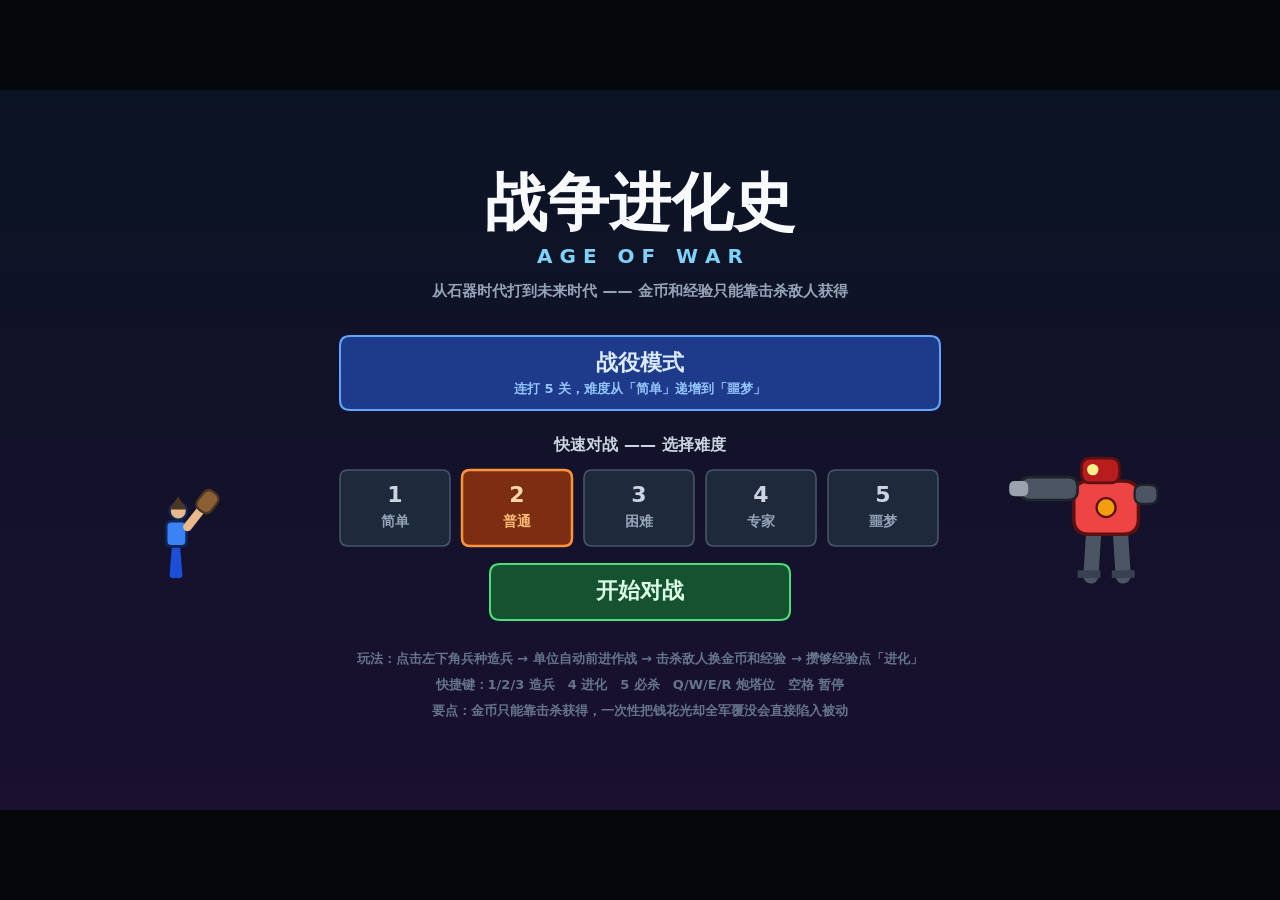
==== ageofwar/index.html @ ec3e0124 "Add playable Age of War clone and correct prompt balance data Implements the spec as a single depend" ====
<!doctype html>
<html lang="zh-CN">
<head>
<meta charset="utf-8">
<meta name="viewport" content="width=device-width,initial-scale=1,viewport-fit=cover,user-scalable=no">
<meta name="theme-color" content="#0a0d12">
<title>战争进化史 Age of War</title>
<style>
  html,body{margin:0;padding:0;height:100%;background:#05070a;overflow:hidden;
    touch-action:none;-webkit-user-select:none;user-select:none;-webkit-tap-highlight-color:transparent}
  canvas{display:block;position:absolute;left:0;top:0}
</style>
</head>
<body>
<canvas id="c"></canvas>
<script>
"use strict";
/* =====================================================================
   《战争进化史 / Age of War》复刻版 —— 单文件 Canvas 2D 实现，零依赖
   -----------------------------------------------------------------
   数值表全部集中在下面「一、数值常量表」一节，改数值不需要碰逻辑代码。
   ===================================================================== */

/* =====================================================================
   一、数值常量表
   ===================================================================== */

const BALANCE = {
  baseHp: 1500,          // 双方基地血量，全程不变
  laneY: 560, playerBaseX: 90, enemyBaseX: 1190,
  unitGap: 28,           // 同阵营单位最小间距
  queueMax: 6,
  turretSlotCosts: [600, 1800, 4500, 10000], // 第 1~4 个炮塔位价格
  turretRefund: 0.5,
  specialMaxCharges: 3, specialRechargeSec: 50,
  startGold: 200,
};

// 进化所需经验（进化后经验清零，逐档累计）
const AGES = [
  { id:1, name:'石器时代', xpToNext:1000  },
  { id:2, name:'城堡时代', xpToNext:2500  },
  { id:3, name:'文艺复兴', xpToNext:6000  },
  { id:4, name:'现代',     xpToNext:11000 },
  { id:5, name:'未来时代', xpToNext:null  },
];

// 每个时代固定 3 个兵种：便宜近战 / 中价远程 / 昂贵重型
// range<40 视为近战；speed 单位 px/s；atkInterval 单位秒
const UNITS = {
  1: [
    { key:'clubman',   name:'棍棒人',    cost:25,   hp:55,   dmg:12,  atkInterval:1.0, range:22,  speed:32, buildTime:1.0, gold:30,   xp:20   },
    { key:'slinger',   name:'投石人',    cost:50,   hp:45,   dmg:14,  atkInterval:1.4, range:140, speed:28, buildTime:2.0, gold:65,   xp:40   },
    { key:'dinorider', name:'恐龙骑士',  cost:120,  hp:200,  dmg:32,  atkInterval:1.3, range:28,  speed:24, buildTime:4.5, gold:155,   xp:110  },
  ],
  2: [
    { key:'swordsman', name:'剑士',      cost:60,   hp:130,  dmg:26,  atkInterval:0.9, range:24,  speed:34, buildTime:1.4, gold:80,   xp:55   },
    { key:'archer',    name:'弓箭手',    cost:120,  hp:100,  dmg:30,  atkInterval:1.3, range:170, speed:30, buildTime:2.4, gold:155,   xp:100  },
    { key:'knight',    name:'骑士',      cost:260,  hp:420,  dmg:65,  atkInterval:1.2, range:30,  speed:26, buildTime:5.0, gold:340,  xp:240  },
  ],
  3: [
    { key:'pikeman',   name:'长矛兵',    cost:140,  hp:300,  dmg:55,  atkInterval:0.9, range:26,  speed:34, buildTime:1.6, gold:180,   xp:120  },
    { key:'musketeer', name:'火枪手',    cost:280,  hp:230,  dmg:70,  atkInterval:1.5, range:200, speed:30, buildTime:2.6, gold:365,  xp:230  },
    { key:'cannon',    name:'加农炮',    cost:600,  hp:900,  dmg:150, atkInterval:2.0, range:230, speed:20, buildTime:5.5, gold:780,  xp:520  },
  ],
  4: [
    { key:'rifleman',  name:'突击兵',    cost:320,  hp:700,  dmg:120, atkInterval:0.7, range:70,  speed:36, buildTime:1.8, gold:415,  xp:260  },
    { key:'bazooka',   name:'火箭筒兵',  cost:620,  hp:520,  dmg:170, atkInterval:1.6, range:230, speed:30, buildTime:2.8, gold:805,  xp:500  },
    { key:'tank',      name:'坦克',      cost:1300, hp:2000, dmg:330, atkInterval:1.8, range:210, speed:22, buildTime:6.0, gold:1690,  xp:1100 },
  ],
  5: [
    { key:'laser',     name:'激光兵',    cost:700,  hp:1500, dmg:260, atkInterval:0.7, range:90,  speed:38, buildTime:2.0, gold:910,  xp:560  },
    { key:'plasma',    name:'等离子炮手',cost:1300, hp:1100, dmg:380, atkInterval:1.5, range:250, speed:32, buildTime:3.0, gold:1690,  xp:1100 },
    { key:'mech',      name:'战斗机甲',  cost:2600, hp:4500, dmg:700, atkInterval:1.7, range:220, speed:22, buildTime:6.5, gold:3380, xp:2400 },
  ],
};

const TURRETS = {   // 每个时代 1 种炮塔
  1:{ name:'投石台',   cost:200,  dmg:22,  atkInterval:1.6, range:260 },
  2:{ name:'弩炮塔',   cost:500,  dmg:45,  atkInterval:1.4, range:300 },
  3:{ name:'加农炮台', cost:1200, dmg:110, atkInterval:1.8, range:340 },
  4:{ name:'导弹塔',   cost:2800, dmg:240, atkInterval:1.5, range:380 },
  5:{ name:'激光炮台', cost:6000, dmg:520, atkInterval:1.3, range:420 },
};

const SPECIALS = {  // 全场敌方单位固定伤害，不伤基地
  1:{ name:'落石雨', dmg:120 },  2:{ name:'箭雨',     dmg:260 },
  3:{ name:'火炮齐射', dmg:550 }, 4:{ name:'空中打击', dmg:1200 },
  5:{ name:'轨道激光', dmg:2600 },
};

// 难度：只影响 AI 的击杀金币倍率、反应速度、炮塔上限与必杀激进度
const DIFFICULTY = [
  { lv:1, name:'简单',   income:0.80, reactionSec:1.2, maxTurrets:0, specialAt:6 },
  { lv:2, name:'普通',   income:1.00, reactionSec:0.9, maxTurrets:1, specialAt:5 },
  { lv:3, name:'困难',   income:1.15, reactionSec:0.7, maxTurrets:2, specialAt:4 },
  { lv:4, name:'专家',   income:1.30, reactionSec:0.5, maxTurrets:3, specialAt:4 },
  { lv:5, name:'噩梦',   income:1.50, reactionSec:0.4, maxTurrets:4, specialAt:3 },
];

/* 派生常量 */
const W = 1280, H = 720, LANE = BALANCE.laneY;
const BASE_HALF = 55, BASE_TOP = 130;                 // 基地半宽 / 高度
const P_FRONT = BALANCE.playerBaseX + BASE_HALF;      // 玩家基地正面（被攻击点）
const E_FRONT = BALANCE.enemyBaseX  - BASE_HALF;
const P_SPAWN = BALANCE.playerBaseX + BASE_HALF + 8;
const E_SPAWN = BALANCE.enemyBaseX  - BASE_HALF - 8;
const RANGED_MIN = 40;                                // range >= 40 视为远程
const BASE_SIEGE = 60;                                // 顶到基地这么近就直接砸基地

/* =====================================================================
   二、基础工具
   ===================================================================== */

const cv = document.getElementById('c');
const ctx = cv.getContext('2d');
const view = { scale:1, ox:0, oy:0, dpr:1 };

function resize(){
  const dpr = Math.min(window.devicePixelRatio || 1, 2);
  view.dpr = dpr;
  cv.width  = Math.max(1, Math.floor(innerWidth  * dpr));
  cv.height = Math.max(1, Math.floor(innerHeight * dpr));
  cv.style.width  = innerWidth  + 'px';
  cv.style.height = innerHeight + 'px';
  const s = Math.min(cv.width / W, cv.height / H);
  view.scale = s;
  view.ox = (cv.width  - W * s) / 2;
  view.oy = (cv.height - H * s) / 2;
}
addEventListener('resize', resize);

const clamp = (v,a,b)=> v<a?a:(v>b?b:v);
const rnd   = (a,b)=> a + Math.random()*(b-a);
const rndi  = (a,b)=> Math.floor(rnd(a,b+1));
function fmt(n){ n = Math.floor(n); return n >= 10000 ? (n/1000).toFixed(1)+'k' : String(n); }
function mmss(t){ const m = Math.floor(t/60), s = Math.floor(t%60); return m+':'+String(s).padStart(2,'0'); }

/* 绘图小工具 */
function rrect(x,y,w,h,r,fill,stroke,lw){
  r = Math.min(r, Math.abs(w)/2, Math.abs(h)/2);
  ctx.beginPath();
  ctx.moveTo(x+r,y); ctx.lineTo(x+w-r,y); ctx.quadraticCurveTo(x+w,y,x+w,y+r);
  ctx.lineTo(x+w,y+h-r); ctx.quadraticCurveTo(x+w,y+h,x+w-r,y+h);
  ctx.lineTo(x+r,y+h); ctx.quadraticCurveTo(x,y+h,x,y+h-r);
  ctx.lineTo(x,y+r); ctx.quadraticCurveTo(x,y,x+r,y);
  ctx.closePath();
  if(fill){ ctx.fillStyle = fill; ctx.fill(); }
  if(stroke){ ctx.strokeStyle = stroke; ctx.lineWidth = lw||1.5; ctx.stroke(); }
}
function box(x,y,w,h,fill,stroke,lw){
  if(fill){ ctx.fillStyle = fill; ctx.fillRect(x,y,w,h); }
  if(stroke){ ctx.strokeStyle = stroke; ctx.lineWidth = lw||1.5; ctx.strokeRect(x,y,w,h); }
}
function circ(x,y,r,fill,stroke,lw){
  ctx.beginPath(); ctx.arc(x,y,Math.max(0.1,r),0,Math.PI*2);
  if(fill){ ctx.fillStyle = fill; ctx.fill(); }
  if(stroke){ ctx.strokeStyle = stroke; ctx.lineWidth = lw||1.5; ctx.stroke(); }
}
function limb(x1,y1,x2,y2,w,col){
  ctx.strokeStyle = col; ctx.lineWidth = w; ctx.lineCap = 'round';
  ctx.beginPath(); ctx.moveTo(x1,y1); ctx.lineTo(x2,y2); ctx.stroke();
}
function poly(pts,fill,stroke,lw){
  ctx.beginPath(); ctx.moveTo(pts[0],pts[1]);
  for(let i=2;i<pts.length;i+=2) ctx.lineTo(pts[i],pts[i+1]);
  ctx.closePath();
  if(fill){ ctx.fillStyle = fill; ctx.fill(); }
  if(stroke){ ctx.strokeStyle = stroke; ctx.lineWidth = lw||1.5; ctx.stroke(); }
}
function text(str,x,y,size,col,align,bold){
  ctx.font = (bold===false?'':'bold ')+size+'px system-ui,-apple-system,"PingFang SC","Microsoft YaHei",sans-serif';
  ctx.textAlign = align || 'left'; ctx.textBaseline = 'middle';
  ctx.fillStyle = col; ctx.fillText(str,x,y);
}

/* 音效：WebAudio 合成，无外部资源 */
const Audio_ = {
  ac:null, muted:false,
  init(){ if(!this.ac){ try{ this.ac = new (window.AudioContext||window.webkitAudioContext)(); }catch(e){} }
          if(this.ac && this.ac.state === 'suspended') this.ac.resume(); },
  play(type,freq,dur,vol,wave){
    if(this.muted || !this.ac) return;
    const t = this.ac.currentTime;
    const o = this.ac.createOscillator(), g = this.ac.createGain();
    o.type = wave || 'square'; o.frequency.setValueAtTime(freq,t);
    if(type==='down') o.frequency.exponentialRampToValueAtTime(Math.max(40,freq*0.35), t+dur);
    if(type==='up')   o.frequency.exponentialRampToValueAtTime(freq*2.2, t+dur);
    g.gain.setValueAtTime(vol,t); g.gain.exponentialRampToValueAtTime(0.0001, t+dur);
    o.connect(g); g.connect(this.ac.destination); o.start(t); o.stop(t+dur+0.02);
  },
  hit(){   this.play('down', 220, 0.06, 0.05); },
  shoot(){ this.play('down', 620, 0.05, 0.035); },
  die(){   this.play('down', 150, 0.16, 0.05, 'sawtooth'); },
  buy(){   this.play('up',   480, 0.07, 0.05, 'triangle'); },
  deny(){  this.play('down', 160, 0.10, 0.05, 'sine'); },
  evolve(){ this.play('up',  330, 0.55, 0.07, 'triangle'); },
  boom(){  this.play('down', 90,  0.45, 0.09, 'sawtooth'); },
};

/* =====================================================================
   三、游戏状态
   ===================================================================== */

const G = {
  state:'menu',          // menu | playing | paused | over
  mode:'skirmish',       // skirmish | campaign
  level:1, difficulty:2, // 快速对战难度 / 战役当前关
  campaignBest:1,
  time:0, shake:0, flash:0, result:null,
  units:[], shots:[], parts:[], texts:[], fx:[],
  player:null, enemy:null,
  zones:[], hover:null, tip:null,
  panel:null,            // 'turret' 面板开关
};

function makeSide(isPlayer){
  return {
    isPlayer, dir: isPlayer ? 1 : -1,
    baseX: isPlayer ? BALANCE.playerBaseX : BALANCE.enemyBaseX,
    front: isPlayer ? P_FRONT : E_FRONT,
    spawnX: isPlayer ? P_SPAWN : E_SPAWN,
    hp: BALANCE.baseHp, maxHp: BALANCE.baseHp,
    gold: BALANCE.startGold, xp: 0, age: 1,
    queue: [], buildLeft: 0, buildTotal: 0, blocked:false,
    slots: 0,                       // 已购买的炮塔位数量
    turrets: [null,null,null,null], // 每个位置：{age, cd}
    charges: 1, chargeTimer: 0,
    kills: 0, earned: 0, incomeMult: 1,
    aiTimer: 0, hurt: 0,
  };
}

function startGame(mode, level){
  G.mode = mode;
  G.level = level || 1;
  const diff = mode === 'campaign' ? G.level : G.difficulty;
  G.diff = DIFFICULTY[clamp(diff,1,5)-1];
  G.player = makeSide(true);
  G.enemy  = makeSide(false);
  G.enemy.incomeMult = G.diff.income;
  G.units.length = 0; G.shots.length = 0; G.parts.length = 0;
  G.texts.length = 0; G.fx.length = 0;
  G.time = 0; G.shake = 0; G.flash = 0; G.result = null;
  G.panel = null; G.state = 'playing';
  Audio_.init();
}

/* =====================================================================
   四、单位 / 战斗逻辑
   ===================================================================== */

function unitList(side, aliveOnly){
  const out = [];
  for(const u of G.units) if(u.side === side && (!aliveOnly || !u.dead)) out.push(u);
  return out;
}
/* 本方最靠前（最接近敌方）的单位 */
function frontUnit(side){
  let best = null;
  for(const u of G.units){
    if(u.side !== side || u.dead) continue;
    if(!best || (u.x - best.x) * side.dir > 0) best = u;
  }
  return best;
}
function aliveCount(side){
  let n = 0; for(const u of G.units) if(u.side === side && !u.dead) n++;
  return n;
}

function spawnUnit(side, def, age){
  G.units.push({
    side, def, key:def.key, age,
    x: side.spawnX, hp: def.hp, maxHp: def.hp,
    cd: 0, anim: Math.random()*6, atk: 0, moving: true,
    dead: false, deathT: 0, flash: 0,
    ranged: def.range >= RANGED_MIN,
  });
}

function spawnBlocked(side){
  for(const u of G.units){
    if(u.side !== side || u.dead) continue;
    if(Math.abs(u.x - side.spawnX) < 30) return true;
  }
  return false;
}

function enqueue(side, idx){
  const def = UNITS[side.age][idx];
  if(!def) return false;
  if(side.queue.length >= BALANCE.queueMax) return false;
  if(side.gold < def.cost) return false;
  side.gold -= def.cost;
  side.queue.push({ def, age: side.age });
  return true;
}

function updateQueue(side, dt){
  if(side.queue.length === 0){ side.buildLeft = 0; side.buildTotal = 0; side.blocked = false; return; }
  if(side.buildTotal === 0){
    side.buildTotal = side.queue[0].def.buildTime;
    side.buildLeft  = side.buildTotal;
  }
  if(side.buildLeft > 0) side.buildLeft = Math.max(0, side.buildLeft - dt);
  if(side.buildLeft <= 0){
    if(spawnBlocked(side)){ side.blocked = true; return; }   // 堵门：出兵暂停
    side.blocked = false;
    const item = side.queue.shift();
    spawnUnit(side, item.def, item.age);
    side.buildTotal = 0; side.buildLeft = 0;
  }
}

function canEvolve(side){
  const a = AGES[side.age-1];
  return a.xpToNext !== null && side.xp >= a.xpToNext;
}
function evolve(side){
  if(!canEvolve(side)) return false;
  side.age++; side.xp = 0;
  side.charges = BALANCE.specialMaxCharges; side.chargeTimer = 0;  // 进化回满必杀
  if(side.isPlayer){ G.flash = 1; Audio_.evolve(); }
  pushText(side.baseX, LANE-BASE_TOP-30, '进化！'+AGES[side.age-1].name, side.isPlayer?'#7dd3fc':'#fca5a5', 2.0, 22);
  return true;
}

function otherSide(side){ return side === G.player ? G.enemy : G.player; }

/* 索敌：正前方最近的敌方单位；没有则打敌方基地 */
function findTarget(u){
  const foe = otherSide(u.side);
  // 已经顶到敌方基地墙根：直接砸基地，不再去追新刷出来的挡路兵
  // （否则防守方只要不断刷最便宜的兵挡路，基地就永远掉不了血）
  if(Math.abs(foe.front - u.x) <= Math.min(u.def.range, BASE_SIEGE))
    return { isBase:true, side:foe, x: foe.front };
  let best = null, bestD = 1e9;
  for(const e of G.units){
    if(e.side === foe && !e.dead){
      const dx = (e.x - u.x) * u.side.dir;
      if(dx < -6) continue;                       // 只打前方
      const d = Math.abs(e.x - u.x);
      if(d < bestD){ bestD = d; best = e; }
    }
  }
  if(best) return best;
  return { isBase:true, side:foe, x: foe.front };
}

function unitTop(u){ return LANE - (ART[u.key].h * 0.62 * ART_SCALE); }

function dealDamage(target, dmg, bySide){
  if(target.isBase){
    const s = target.side;
    s.hp = Math.max(0, s.hp - dmg);
    s.hurt = 0.25;
    G.shake = Math.max(G.shake, 3);
    return;
  }
  if(target.dead) return;
  target.hp -= dmg; target.flash = 0.12;
  if(target.hp <= 0){
    target.dead = true; target.deathT = 0.55;
    const d = target.def;
    bySide.gold   += d.gold * bySide.incomeMult;
    bySide.earned += d.gold * bySide.incomeMult;
    bySide.xp     += d.xp * bySide.incomeMult;
    bySide.kills++;
    pushText(target.x, unitTop(target)-6, '+'+Math.round(d.gold*bySide.incomeMult),
             bySide.isPlayer ? '#fcd34d' : '#fda4af', 0.9, 14);
    Audio_.die();
  }
}

function updateUnits(dt){
  // 按 x 排序，用于同阵营排队（不能互相穿过）
  const pl = unitList(G.player, true).sort((a,b)=>a.x-b.x);
  const en = unitList(G.enemy , true).sort((a,b)=>a.x-b.x);
  const ahead = new Map();
  for(let i=0;i<pl.length;i++) ahead.set(pl[i], pl[i+1] || null);          // 玩家：x 更大的是前面
  for(let i=en.length-1;i>=0;i--) ahead.set(en[i], en[i-1] || null);        // 敌方：x 更小的是前面

  for(const u of G.units){
    if(u.dead){ u.deathT -= dt; continue; }
    if(u.flash > 0) u.flash -= dt;
    if(u.atk   > 0) u.atk   = Math.max(0, u.atk - dt*3.2);
    if(u.cd    > 0) u.cd    -= dt;

    const t  = findTarget(u);
    const tx = t.x;
    const d  = Math.abs(tx - u.x);

    if(d <= u.def.range){
      u.moving = false;
      if(u.cd <= 0){
        u.cd = u.def.atkInterval; u.atk = 1;
        if(u.ranged){
          fireShot(u, t);
        }else{
          dealDamage(t, u.def.dmg, u.side);
          sparks(tx - u.side.dir*8, unitTop(u), u.side.isPlayer?'#bae6fd':'#fecaca', 5);
          Audio_.hit();
        }
      }
    }else{
      u.moving = true;
      let nx = u.x + u.side.dir * u.def.speed * dt;
      // 不越过攻击目标
      const stopAt = tx - u.side.dir * u.def.range;
      nx = u.side.dir > 0 ? Math.min(nx, stopAt) : Math.max(nx, stopAt);
      // 同阵营排队
      const a = ahead.get(u);
      if(a){
        nx = u.side.dir > 0 ? Math.min(nx, a.x - BALANCE.unitGap)
                            : Math.max(nx, a.x + BALANCE.unitGap);
      }
      // 不退后、不越界
      nx = u.side.dir > 0 ? Math.max(nx, u.x) : Math.min(nx, u.x);
      u.x = clamp(nx, P_FRONT - 4, E_FRONT + 4);
      u.anim += dt * (u.def.speed / 6);
    }
  }
  for(let i=G.units.length-1;i>=0;i--) if(G.units[i].dead && G.units[i].deathT <= 0) G.units.splice(i,1);
}

/* --- 弹丸 --- */
const SHOT_STYLE = {
  slinger:{type:'stone', sp:430}, archer:{type:'arrow', sp:520}, musketeer:{type:'bullet', sp:820},
  cannon:{type:'ball', sp:400, arc:1}, rifleman:{type:'bullet', sp:900}, bazooka:{type:'rocket', sp:420},
  tank:{type:'ball', sp:560, arc:1}, laser:{type:'laser', sp:1100}, plasma:{type:'plasma', sp:620},
  t1:{type:'stone', sp:430, arc:1}, t2:{type:'arrow', sp:560}, t3:{type:'ball', sp:480, arc:1},
  t4:{type:'rocket', sp:460}, t5:{type:'laser', sp:1200},
};

function fireShot(u, target){
  const st = SHOT_STYLE[u.key] || {type:'stone', sp:450};
  G.shots.push({
    side:u.side, x:u.x + u.side.dir*10, y:unitTop(u), target,
    tx:target.x, ty:target.isBase ? LANE-70 : unitTop(target),
    dmg:u.def.dmg, sp:st.sp, type:st.type, arc:st.arc?1:0, t:0, life:3,
  });
  Audio_.shoot();
}
function fireTurretShot(side, tx0, ty0, target, dmg, age){
  const st = SHOT_STYLE['t'+age];
  G.shots.push({
    side, x:tx0, y:ty0, target, tx:target.x, ty:target.isBase?LANE-70:unitTop(target),
    dmg, sp:st.sp, type:st.type, arc:st.arc?1:0, t:0, life:3,
  });
  Audio_.shoot();
}

function updateShots(dt){
  for(let i=G.shots.length-1;i>=0;i--){
    const s = G.shots[i];
    s.life -= dt;
    if(s.target && !s.target.isBase && !s.target.dead){ s.tx = s.target.x; s.ty = unitTop(s.target); }
    const dx = s.tx - s.x, dy = s.ty - s.y;
    const dist = Math.hypot(dx,dy);
    const step = s.sp * dt;
    s.ang = Math.atan2(dy,dx);
    if(dist <= step || s.life <= 0){
      if(s.life > 0 && s.target){
        if(s.target.isBase || !s.target.dead) dealDamage(s.target, s.dmg, s.side);
        const col = s.type==='laser' ? '#a5f3fc' : s.type==='rocket'||s.type==='ball' ? '#fbbf24' : '#fde68a';
        sparks(s.tx, s.ty, col, s.type==='ball'||s.type==='rocket'?10:5);
        if(s.type==='ball'||s.type==='rocket'){ Audio_.boom(); G.shake = Math.max(G.shake,2); }
        else Audio_.hit();
      }
      G.shots.splice(i,1); continue;
    }
    s.x += dx/dist*step; s.y += dy/dist*step;
    s.t += dt;
    if(s.arc){ s.y -= Math.sin(clamp(s.t*2.2,0,Math.PI)) * 26 * dt * 4; }
  }
}

/* --- 炮塔 --- */
function turretPos(side, i){
  const dx = -42 + i*28;
  return { x: side.baseX + dx * side.dir, y: LANE - BASE_TOP - 6 };
}
function turretCount(side){ let n=0; for(const t of side.turrets) if(t) n++; return n; }

function updateTurrets(side, dt){
  const foe = otherSide(side);
  for(let i=0;i<4;i++){
    const t = side.turrets[i];
    if(!t) continue;
    if(t.cd > 0) t.cd -= dt;
    const def = TURRETS[t.age];
    const p = turretPos(side, i);
    // 射程内、最靠近己方基地的敌人（优先拦截最深入的）
    let best = null, bestD = 1e9;
    for(const e of G.units){
      if(e.side !== foe || e.dead) continue;
      if(Math.abs(e.x - p.x) > def.range) continue;
      const d = Math.abs(e.x - side.baseX);
      if(d < bestD){ bestD = d; best = e; }
    }
    if(best && t.cd <= 0){
      t.cd = def.atkInterval; t.recoil = 1;
      fireTurretShot(side, p.x + side.dir*14, p.y - 6, best, def.dmg, t.age);
    }
    if(t.recoil > 0) t.recoil = Math.max(0, t.recoil - dt*3);
  }
}

function buySlot(side){
  const cost = BALANCE.turretSlotCosts[side.slots];
  if(side.slots >= 4 || cost === undefined || side.gold < cost) return false;
  side.gold -= cost; side.slots++;
  return true;
}
function buildTurret(side, i){
  if(i >= side.slots || side.turrets[i]) return false;
  const def = TURRETS[side.age];
  if(side.gold < def.cost) return false;
  side.gold -= def.cost;
  side.turrets[i] = { age: side.age, cd: 0, recoil: 0 };
  return true;
}
function sellTurret(side, i){
  const t = side.turrets[i];
  if(!t) return false;
  side.gold += TURRETS[t.age].cost * BALANCE.turretRefund;
  side.turrets[i] = null;
  return true;
}

/* --- 必杀技 --- */
function useSpecial(side){
  if(side.charges <= 0) return false;
  side.charges--;
  const sp = SPECIALS[side.age];
  const foe = otherSide(side);
  G.fx.push({ kind:'special', age: side.age, side, t:0, dur:1.5 });
  G.shake = 16;
  Audio_.boom();
  // 全屏 AOE：对所有敌方单位造成固定伤害，不伤基地
  for(const e of G.units){
    if(e.side === foe && !e.dead) dealDamage(e, sp.dmg, side);
  }
  return true;
}
function updateCharges(side, dt){
  if(side.charges >= BALANCE.specialMaxCharges){ side.chargeTimer = 0; return; }
  side.chargeTimer += dt;
  if(side.chargeTimer >= BALANCE.specialRechargeSec){
    side.chargeTimer = 0; side.charges++;
  }
}

/* =====================================================================
   五、敌方 AI（与玩家规则完全相同，只有金币倍率/反应速度不同）
   ===================================================================== */

function updateAI(dt){ runAI(G.enemy, G.diff, dt); }

function runAI(s, d, dt){
  s.aiTimer -= dt;
  if(s.aiTimer > 0) return;
  s.aiTimer = d.reactionSec;

  // 1. 能进化就立刻进化
  if(canEvolve(s)){ evolve(s); return; }

  const defs = UNITS[s.age];
  const heavy = defs[2];
  const near = AGES[s.age-1].xpToNext !== null && s.xp >= AGES[s.age-1].xpToNext * 0.8;

  // 4. 炮塔
  const maxT = d.maxTurrets;
  if(turretCount(s) < maxT){
    const emptyOwned = s.turrets.findIndex((t,i)=> i < s.slots && !t);
    if(emptyOwned >= 0){
      if(s.gold > TURRETS[s.age].cost + 500) buildTurret(s, emptyOwned);
    }else if(s.slots < 4){
      const slotCost = BALANCE.turretSlotCosts[s.slots];
      if(s.gold > slotCost + TURRETS[s.age].cost + 500){
        buySlot(s); buildTurret(s, s.slots-1);
      }
    }
  }

  // 5. 必杀：基地附近敌人多，或血量告急
  let nearBase = 0;
  const foe = otherSide(s);
  for(const u of G.units) if(u.side === foe && !u.dead && Math.abs(u.x - s.baseX) < 400) nearBase++;
  const foeAlive = aliveCount(foe);
  const defend  = nearBase >= d.specialAt || (s.hp < s.maxHp*0.4 && nearBase >= 2);
  const attack  = s.charges >= BALANCE.specialMaxCharges && foeAlive >= d.specialAt + 1;   // 充能富余时用来清线开路
  if(s.charges > 0 && (defend || attack)) useSpecial(s);

  // 2/3. 出兵
  // 先保证前排有近战顶着：远程单位站在队首会按自己的射程停下，
  // 把后面的己方单位全堵在射程之外，双方就会隔空对峙谁也推不动。
  const front = frontUnit(s);
  const meleeQueued = s.queue.some(q => q.def.range < 100);
  if((!front || front.def.range >= 100) && !meleeQueued && s.gold >= defs[0].cost
     && s.queue.length < BALANCE.queueMax){
    enqueue(s, 0); return;
  }

  const rich = s.gold > heavy.cost * 2.5;
  if(aliveCount(s) < 3 || s.queue.length < 2 || rich){
    // 快进化了就存钱等重型兵
    if(near && s.gold >= heavy.cost*0.6 && s.gold < heavy.cost) return;
    const afford = [];
    for(let i=0;i<defs.length;i++) if(s.gold >= defs[i].cost) afford.push(i);
    if(afford.length === 0) return;
    const pick = Math.random() < 0.7 ? afford[afford.length-1] : afford[0];
    enqueue(s, pick);
  }
}

/* 防死局：双方都没兵、没队列、也买不起最便宜的兵时，各补一个最便宜兵的钱 */
function antiDeadlock(){
  const stuck = s => aliveCount(s)===0 && s.queue.length===0 && s.gold < UNITS[s.age][0].cost;
  if(stuck(G.player) && stuck(G.enemy)){
    G.player.gold = UNITS[G.player.age][0].cost;
    G.enemy.gold  = UNITS[G.enemy.age][0].cost;
  }
}

/* =====================================================================
   六、特效
   ===================================================================== */

function sparks(x,y,col,n){
  for(let i=0;i<n;i++){
    G.parts.push({ x, y, vx:rnd(-70,70), vy:rnd(-110,10), life:rnd(0.25,0.5), t:0,
                   col, r:rnd(1.2,2.8), g:260 });
  }
}
function dust(x,y,n,col){
  for(let i=0;i<n;i++){
    G.parts.push({ x:x+rnd(-14,14), y, vx:rnd(-40,40), vy:rnd(-60,-10), life:rnd(0.35,0.7), t:0,
                   col:col||'#cbb994', r:rnd(2,4.5), g:120 });
  }
}
function pushText(x,y,str,col,life,size){
  G.texts.push({ x, y, str, col, life, t:0, size:size||14 });
}
function updateFx(dt){
  for(let i=G.parts.length-1;i>=0;i--){
    const p = G.parts[i]; p.t += dt;
    if(p.t >= p.life){ G.parts.splice(i,1); continue; }
    p.x += p.vx*dt; p.y += p.vy*dt; p.vy += p.g*dt;
  }
  for(let i=G.texts.length-1;i>=0;i--){
    const t = G.texts[i]; t.t += dt;
    if(t.t >= t.life){ G.texts.splice(i,1); continue; }
    t.y -= 22*dt;
  }
  for(let i=G.fx.length-1;i>=0;i--){
    const f = G.fx[i]; f.t += dt;
    if(f.t >= f.dur) G.fx.splice(i,1);
  }
  if(G.shake > 0) G.shake = Math.max(0, G.shake - dt*26);
  if(G.flash > 0) G.flash = Math.max(0, G.flash - dt*1.1);
  if(G.player) G.player.hurt = Math.max(0, G.player.hurt - dt);
  if(G.enemy)  G.enemy.hurt  = Math.max(0, G.enemy.hurt  - dt);
}

/* =====================================================================
   七、主更新
   ===================================================================== */

function step(dt){
  if(G.state !== 'playing'){ updateFx(dt); return; }
  G.time += dt;
  updateQueue(G.player, dt); updateQueue(G.enemy, dt);
  updateCharges(G.player, dt); updateCharges(G.enemy, dt);
  updateAI(dt);
  updateUnits(dt);
  updateTurrets(G.player, dt); updateTurrets(G.enemy, dt);
  updateShots(dt);
  updateFx(dt);
  antiDeadlock();
  if(G.enemy.hp <= 0 || G.player.hp <= 0) endGame(G.enemy.hp <= 0);
}

function endGame(win){
  G.state = 'over';
  G.result = {
    win,
    time: G.time, kills: G.player.kills,
    earned: G.player.earned, age: G.player.age,
    campaignDone: win && G.mode==='campaign' && G.level >= 5,
  };
  if(win && G.mode === 'campaign') G.campaignBest = Math.max(G.campaignBest, Math.min(5, G.level+1));
  Audio_.play(win?'up':'down', win?440:220, 0.6, 0.08, 'triangle');
}

/* =====================================================================
   八、美术：单位造型（全部代码绘制，玩家冷色 / 敌方暖色）
   ===================================================================== */

const TEAM = {
  p:{ main:'#3b82f6', dark:'#1d4ed8', light:'#93c5fd', line:'#0f2557', glow:'#22d3ee' },
  e:{ main:'#ef4444', dark:'#b91c1c', light:'#fca5a5', line:'#5c1010', glow:'#f59e0b' },
};
const ART_SCALE = 1.28;   // 单位整体放大系数（只影响观感，不影响任何数值）
const SKIN = '#e9b98c', WOOD = '#8b5e34', METAL = '#c2ccd6', DARKM = '#6b7684', STONE = '#9aa3ad';

/* 通用人形：h 高度，C 队伍色，sw 腿摆(-1..1)，返回肩膀坐标 */
function human(h, C, sw, opt){
  opt = opt || {};
  const hip = -h*0.44, sh = -h*0.72, hd = -h*0.855;
  limb(0, hip,  sw*h*0.17, -h*0.02, h*0.10, C.dark);
  limb(0, hip, -sw*h*0.17, -h*0.02, h*0.10, C.dark);
  rrect(-h*0.13, sh, h*0.27, hip - sh + h*0.05, h*0.07, C.main, C.line, 1.4);
  if(opt.cape) poly([-h*0.13,sh, -h*0.30,hip+h*0.10, -h*0.10,hip], C.dark, C.line, 1);
  circ(h*0.03, hd, h*0.115, opt.skin || SKIN, C.line, 1.3);
  if(opt.helmet){
    ctx.save(); ctx.beginPath(); ctx.arc(h*0.03, hd, h*0.135, Math.PI, Math.PI*2); ctx.closePath();
    ctx.fillStyle = opt.helmet; ctx.fill(); ctx.strokeStyle = C.line; ctx.lineWidth = 1.2; ctx.stroke(); ctx.restore();
  }
  if(opt.hair){ poly([-h*0.09,hd-h*0.02, h*0.03,hd-h*0.19, h*0.14,hd-h*0.02], opt.hair, null); }
  return { sh, hip, hd };
}

const ART = {
  clubman: { h:40, draw(u,C,sw,atk){
    const p = human(40, C, sw, { hair:'#4b3621' });
    const a = -0.9 + atk*1.7;
    ctx.save(); ctx.translate(6, p.sh+3); ctx.rotate(a);
    limb(0,0, 13,0, 4.5, SKIN); rrect(11,-4.5, 12,9, 4, WOOD, '#4b3621', 1.2);
    ctx.restore();
  }},
  slinger: { h:38, draw(u,C,sw,atk){
    const p = human(38, C, sw, { hair:'#4b3621' });
    ctx.save(); ctx.translate(4, p.sh+2); ctx.rotate(-1.5 + atk*1.2);
    limb(0,0, 12,-4, 4, SKIN); limb(12,-4, 20,-12, 1.4, '#6b5334'); circ(21,-13, 3, STONE, '#5b6169',1);
    ctx.restore();
  }},
  dinorider: { h:58, draw(u,C,sw,atk){
    const b = -22;
    // 恐龙
    limb(-6, 0, -6+sw*8, -6, 6, '#3f7d46'); limb(10, 0, 10-sw*8, -6, 6, '#3f7d46');
    rrect(-20, b-16, 44, 20, 10, '#4e9c57', '#22452a', 1.6);
    poly([-20,b-10, -34,b-26, -30,b-6], '#4e9c57', '#22452a', 1.4);   // 尾
    rrect(20, b-30, 20, 15, 6, '#4e9c57', '#22452a', 1.4);            // 头
    poly([26,b-30, 30,b-38, 34,b-30], '#2f6b39', null);
    circ(33, b-25, 1.8, '#111', null);
    // 骑手
    ctx.save(); ctx.translate(-2, b-14);
    circ(0,-16, 6, SKIN, C.line, 1.2);
    rrect(-5,-11, 11, 12, 4, C.main, C.line, 1.3);
    ctx.rotate(-0.5 + atk*1.4); limb(3,-8, 16,-12, 4, SKIN); limb(14,-12, 26,-20, 3, WOOD);
    ctx.restore();
  }},
  swordsman: { h:44, draw(u,C,sw,atk){
    const p = human(44, C, sw, { helmet:METAL });
    poly([-10,p.sh+2, -16,p.sh+16, -10,p.sh+26, -4,p.sh+16], C.light, C.line, 1.4); // 盾
    ctx.save(); ctx.translate(7, p.sh+4); ctx.rotate(-1.1 + atk*1.9);
    limb(0,0, 10,0, 4.2, SKIN);
    poly([10,-2, 30,-3.5, 32,0, 30,3.5, 10,2], METAL, '#5b6169', 1.1);
    ctx.restore();
  }},
  archer: { h:42, draw(u,C,sw,atk){
    const p = human(42, C, sw, { hair:'#2f2f2f' });
    ctx.save(); ctx.translate(6, p.sh+5);
    ctx.beginPath(); ctx.arc(4, 0, 12, -1.25, 1.25); ctx.strokeStyle = WOOD; ctx.lineWidth = 2.6; ctx.stroke();
    const pull = 6 - atk*7;
    ctx.beginPath(); ctx.moveTo(4+12*Math.cos(-1.25), 12*Math.sin(-1.25));
    ctx.lineTo(4-pull, 0); ctx.lineTo(4+12*Math.cos(1.25), 12*Math.sin(1.25));
    ctx.strokeStyle = '#e5e7eb'; ctx.lineWidth = 1; ctx.stroke();
    limb(0,0, 6,0, 4, SKIN);
    ctx.restore();
  }},
  knight: { h:56, draw(u,C,sw,atk){
    const b = -20;
    limb(-8,0, -8+sw*9, -8, 5, '#6b4b2f'); limb(12,0, 12-sw*9, -8, 5, '#6b4b2f');
    rrect(-18, b-16, 40, 18, 8, '#8a6240', '#4a3320', 1.5);
    poly([-18,b-12, -30,b-24, -26,b-4], '#6b4b2f', null);
    rrect(18, b-30, 16, 14, 5, '#8a6240', '#4a3320', 1.3);
    poly([-4,b-16, 8,b-16, 4,b-4], C.main, null);
    ctx.save(); ctx.translate(0, b-14);
    circ(0,-18, 6, METAL, C.line, 1.2);
    rrect(-6,-13, 12, 13, 4, C.main, C.line, 1.3);
    poly([-2,-24, 6,-26, 2,-20], C.light, null);
    ctx.rotate(-0.15 + atk*0.5);
    limb(4,-9, 14,-9, 4, METAL);
    poly([10,-11, 42,-10, 10,-7], '#d8dee6', '#5b6169', 1);
    ctx.restore();
  }},
  pikeman: { h:46, draw(u,C,sw,atk){
    const p = human(46, C, sw, { helmet:'#b7c0ca' });
    poly([-11,p.sh+3, -17,p.sh+18, -11,p.sh+27, -5,p.sh+18], C.light, C.line, 1.3);
    ctx.save(); ctx.translate(5, p.sh+4); ctx.rotate(-0.25 + atk*0.55);
    limb(0,0, 9,0, 4.2, SKIN);
    limb(-8,3, 30,-3, 2.4, WOOD);
    poly([30,-6, 42,-3, 30,0], METAL, '#5b6169', 1);
    ctx.restore();
  }},
  musketeer: { h:44, draw(u,C,sw,atk){
    const p = human(44, C, sw, {});
    poly([-11,p.hd-3, 15,p.hd-3, 3,p.hd-13], C.dark, C.line, 1.2);   // 三角帽
    ctx.save(); ctx.translate(4, p.sh+6); ctx.rotate(-0.12 - atk*0.28);
    limb(-4,2, 8,0, 4, SKIN);
    rrect(-6,-3, 34, 4, 2, WOOD, '#4b3621', 1);
    box(24,-3.5, 10, 3, DARKM, null);
    if(atk > 0.55){ poly([34,-2, 46,-6, 44,-2, 48,2, 34,1], '#fde68a', null); }
    ctx.restore();
  }},
  cannon: { h:44, draw(u,C,sw,atk){
    ctx.save(); ctx.translate(-14, -8);   // 炮手
    circ(0,-22, 5.5, SKIN, C.line, 1.2);
    rrect(-5,-17, 10, 12, 4, C.main, C.line, 1.2);
    limb(0,-8, sw*5, 8, 4, C.dark); limb(0,-8, -sw*5, 8, 4, C.dark);
    ctx.restore();
    circ(6, -9, 9, '#5b4634', '#33241a', 1.6);                       // 轮
    ctx.save(); ctx.translate(2, -16); ctx.rotate(-0.14 + atk*0.16);
    rrect(-10, -6, 40, 12, 5, DARKM, '#3b444f', 1.5);
    rrect(26, -7, 8, 14, 3, '#8b95a1', '#3b444f', 1.2);
    if(atk > 0.6) circ(40, 0, 7*(atk-0.5)*2, '#fde68a', null);
    ctx.restore();
    poly([-16,-2, 6,-14, 8,-6, -14,4], '#6b5a45', '#33241a', 1.2);
  }},
  rifleman: { h:44, draw(u,C,sw,atk){
    const p = human(44, C, sw, { helmet:'#5d6b4f' });
    rrect(-9, p.sh+1, 18, 13, 3, C.dark, C.line, 1.1);               // 防弹背心
    ctx.save(); ctx.translate(5, p.sh+7); ctx.rotate(-0.05 - atk*0.2);
    limb(-4,1, 7,0, 4, SKIN);
    rrect(-4,-2.5, 26, 5, 2, '#33383f', '#1c2026', 1);
    box(16,-4, 8, 3, '#22262b', null);
    if(atk > 0.6){ poly([24,-1, 34,-5, 32,-1, 35,3, 24,2], '#fde68a', null); }
    ctx.restore();
  }},
  bazooka: { h:44, draw(u,C,sw,atk){
    const p = human(44, C, sw, { helmet:'#5d6b4f' });
    ctx.save(); ctx.translate(2, p.sh+3); ctx.rotate(-0.16);
    rrect(-14,-5, 40, 10, 5, '#4a5a3f', '#242f1e', 1.4);
    rrect(24,-4, 8, 8, 3, '#33383f', null);
    circ(-14, 0, 5, '#2f3a28', null);
    if(atk > 0.65){ poly([-14,0, -30,-6, -26,0, -30,6], '#fdba74', null); }
    limb(-2,4, 8,2, 4, SKIN);
    ctx.restore();
  }},
  tank: { h:46, draw(u,C,sw,atk){
    rrect(-34, -14, 68, 12, 5, '#333a42', '#1b2027', 1.5);           // 履带
    for(let i=-30;i<=28;i+=10) circ(i, -8, 4.5, '#555f6a', '#22282e', 1);
    rrect(-30, -28, 60, 15, 5, C.dark, C.line, 1.6);                 // 车体
    rrect(-12, -40, 30, 14, 6, C.main, C.line, 1.5);                 // 炮塔
    ctx.save(); ctx.translate(16, -33); ctx.translate(-atk*5, 0);
    rrect(0,-3.5, 32, 7, 3, '#6b7684', '#2b3138', 1.2);
    if(atk > 0.7) circ(34, 0, 8*(atk-0.6)*2.5, '#fde68a', null);
    ctx.restore();
  }},
  laser: { h:46, draw(u,C,sw,atk){
    const p = human(46, C, sw, { helmet:C.light });
    rrect(-9, p.sh+1, 18, 14, 4, C.dark, C.line, 1.1);
    circ(0, p.sh+8, 3, C.glow, null);
    ctx.save(); ctx.translate(5, p.sh+7); ctx.rotate(-0.05 - atk*0.15);
    limb(-4,1, 7,0, 4, SKIN);
    rrect(-4,-3, 28, 6, 3, '#454d59', '#20252c', 1);
    rrect(14,-2, 12, 4, 2, C.glow, null);
    if(atk > 0.5){ ctx.globalAlpha = 0.85; rrect(26,-1.6, 20, 3.2, 1.6, '#e0f2fe', null); ctx.globalAlpha = 1; }
    ctx.restore();
  }},
  plasma: { h:48, draw(u,C,sw,atk){
    const p = human(48, C, sw, { helmet:'#9ca3af' });
    rrect(-11, p.sh, 22, 16, 5, C.dark, C.line, 1.3);
    ctx.save(); ctx.translate(3, p.sh+7); ctx.rotate(-0.1 - atk*0.12);
    rrect(-10,-6, 34, 12, 5, '#3f4752', '#1d222a', 1.4);
    circ(26, 0, 6, C.glow, '#1d222a', 1.2);
    if(atk > 0.5){ ctx.globalAlpha = 0.7; circ(30, 0, 10*(atk-0.4), '#fde68a', null); ctx.globalAlpha = 1; }
    limb(-6,6, 6,4, 4.5, SKIN);
    ctx.restore();
  }},
  mech: { h:64, draw(u,C,sw,atk){
    limb(-8, 0, -8+sw*7, -22, 8, '#4b5563');  limb(9, 0, 9-sw*7, -22, 8, '#4b5563');
    box(-14, -3, 12, 4, '#374151', null); box(4, -3, 12, 4, '#374151', null);
    rrect(-16, -50, 34, 28, 8, C.main, C.line, 1.8);                 // 躯干
    circ(1, -36, 5, C.glow, C.line, 1.2);
    rrect(-6, -62, 20, 13, 5, C.dark, C.line, 1.4);                  // 头
    circ(8, -56, 3, '#fef08a', null);
    ctx.save(); ctx.translate(16, -46); ctx.translate(-atk*4, 0);    // 主炮
    rrect(0,-6, 30, 12, 5, '#4b5563', '#1f242b', 1.4);
    rrect(26,-4, 10, 8, 3, '#9ca3af', null);
    if(atk > 0.65) circ(38, 0, 11*(atk-0.55)*2, '#a5f3fc', null);
    ctx.restore();
    rrect(-26, -48, 12, 10, 4, '#4b5563', '#1f242b', 1.2);
  }},
};

/* =====================================================================
   九、场景与渲染
   ===================================================================== */

const SCENES = {
  1:{ sky:['#f6dfae','#e9a765'], ground:'#c9a86a', gdark:'#a8874f', far:'#b08b57' },
  2:{ sky:['#cfe2f6','#8fb3dd'], ground:'#7f9d5c', gdark:'#5f7a43', far:'#5d7a45' },
  3:{ sky:['#e0eaf7','#9db6d8'], ground:'#88995f', gdark:'#657449', far:'#66804a' },
  4:{ sky:['#a9c9e9','#6d92bd'], ground:'#8b907c', gdark:'#6a705d', far:'#5b6b52' },
  5:{ sky:['#221a38','#4b2a6d'], ground:'#3a3550', gdark:'#282438', far:'#241f38' },
};

function drawScene(age){
  const S = SCENES[age] || SCENES[1];
  const g = ctx.createLinearGradient(0,0,0,LANE);
  g.addColorStop(0, S.sky[0]); g.addColorStop(1, S.sky[1]);
  ctx.fillStyle = g; ctx.fillRect(0,0,W,LANE);

  if(age === 5){ // 未来：星星
    ctx.fillStyle = 'rgba(255,255,255,.55)';
    for(let i=0;i<40;i++){ const x=(i*137)%W, y=(i*61)%330; ctx.fillRect(x, y, 2, 2); }
  }else{ // 云
    ctx.fillStyle = 'rgba(255,255,255,.35)';
    for(let i=0;i<5;i++){
      const x = ((i*271 + G.time*6) % (W+240)) - 120, y = 60 + i*34;
      circ(x, y, 22); circ(x+22, y+5, 17); circ(x-20, y+6, 15);
    }
  }

  // 远景剪影
  ctx.fillStyle = S.far;
  if(age === 1){
    for(let i=0;i<9;i++){ const x = 40+i*150; poly([x-60,LANE-40, x,LANE-125-((i*37)%40), x+62,LANE-40], S.far, null); }
  }else if(age === 2){
    for(let i=0;i<11;i++){ const x = i*120; box(x, LANE-90, 100, 50, S.far);
      for(let j=0;j<4;j++) box(x+j*26, LANE-104, 14, 16, S.far); }
  }else if(age === 3){
    for(let i=0;i<8;i++){ const x = 60+i*160; box(x, LANE-120, 46, 80, S.far);
      poly([x-8,LANE-120, x+54,LANE-120, x+23,LANE-152], S.far, null); }
  }else if(age === 4){
    for(let i=0;i<16;i++){ const h = 60+((i*53)%110); box(i*82, LANE-h-40, 62, h+40, S.far); }
  }else{
    for(let i=0;i<14;i++){ const h = 70+((i*67)%130); box(i*94, LANE-h-40, 70, h+40, S.far);
      ctx.fillStyle = 'rgba(103,232,249,.25)'; ctx.fillRect(i*94+8, LANE-h-30, 54, 4); ctx.fillStyle = S.far; }
  }

  // 地面
  box(0, LANE, W, 640-LANE, S.ground);
  box(0, LANE, W, 4, S.gdark);
  ctx.globalAlpha = .35;
  for(let i=0;i<W;i+=26) box(i + ((i*7)%9), LANE+12+((i*13)%16), 12, 3, S.gdark);
  ctx.globalAlpha = 1;
}

/* 基地造型 */
function drawBase(side){
  const age = side.age;
  ctx.save();
  ctx.translate(side.baseX, LANE);
  if(!side.isPlayer) ctx.scale(-1,1);
  const C = side.isPlayer ? TEAM.p : TEAM.e;
  const h = BASE_TOP;

  if(age === 1){
    poly([-58,0, -46,-h+20, -8,-h, 30,-h+16, 52,0], '#a89170', '#6b5a45', 2);
    poly([-30,0, -22,-52, 6,-64, 26,-40, 30,0], '#8c7659', '#5a4a38', 1.6);
    circ(-2, -30, 18, '#3f3527', null);   // 洞口
    box(34, -h+14, 10, 10, '#7a6850');
  }else if(age === 2){
    rrect(-56, -h+16, 108, h-16, 4, '#b9b3a5', '#6f6a5f', 2);
    for(let i=0;i<6;i++) box(-56 + i*19, -h+2, 12, 16, '#c8c2b3', '#6f6a5f', 1.4);
    rrect(-18, -58, 36, 58, 4, '#8f8a7d', '#5c5850', 1.6);
    ctx.beginPath(); ctx.arc(0,-58,18,Math.PI,0); ctx.fillStyle='#5c4a33'; ctx.fill();
    box(-16,-56,32,56,'#5c4a33'); box(-1,-56,2,56,'#3b2f21');
    poly([20,-h+6, 20,-h-26, 46,-h-16], C.main, C.line, 1.4);
    box(19,-h-26, 3, 32, '#5c5850');
  }else if(age === 3){
    rrect(-56, -h+8, 108, h-8, 5, '#a9a89c', '#68675e', 2);
    rrect(-56, -h+8, 108, 12, 3, '#c0bfb2', '#68675e', 1.4);
    for(let i=0;i<4;i++) box(-46+i*30, -h+22, 14, 22, '#4b4a44');
    rrect(20, -h-38, 32, 46, 4, '#b3b2a6', '#68675e', 1.6);
    poly([16,-h-38, 56,-h-38, 36,-h-64], C.main, C.line, 1.4);
    rrect(-16, -52, 32, 52, 3, '#5c584f', '#3c3933', 1.4);
  }else if(age === 4){
    rrect(-56, -h+10, 110, h-10, 5, '#8d9490', '#565c58', 2);
    box(-56, -h+10, 110, 10, '#a4aba6');
    for(let i=0;i<5;i++) box(-46+i*24, -h+30, 16, 8, '#3a403d');
    rrect(-20, -54, 40, 54, 3, '#6d746f', '#3f4441', 1.6);
    box(-2,-54,4,54,'#4b514d');
    box(24, -h-16, 8, 26, '#9aa19c'); poly([24,-h-16, 44,-h-10, 24,-h-4], C.main, null);
    ctx.fillStyle = C.main; ctx.fillRect(-50, -h+52, 26, 6);
  }else{
    rrect(-56, -h, 110, h, 8, '#3d4459', '#20263a', 2);
    rrect(-48, -h+8, 94, 16, 6, C.dark, C.line, 1.4);
    ctx.fillStyle = C.glow;
    for(let i=0;i<5;i++) ctx.fillRect(-42+i*20, -h+14, 12, 4);
    rrect(-18, -58, 38, 58, 5, '#525a72', '#20263a', 1.6);
    ctx.globalAlpha = .8; rrect(-12, -50, 26, 40, 4, C.glow, null); ctx.globalAlpha = 1;
    poly([22,-h, 22,-h-34, 44,-h-20], C.main, C.line, 1.4);
    circ(-40, -h-10, 7, C.glow, '#20263a', 1.4);
  }
  ctx.restore();

  // 炮塔位与炮塔
  for(let i=0;i<4;i++){
    const p = turretPos(side, i);
    if(i < side.slots){
      ctx.save(); ctx.translate(p.x, p.y); if(!side.isPlayer) ctx.scale(-1,1);
      rrect(-12, -2, 24, 8, 3, '#6b7280', '#374151', 1.2);
      const t = side.turrets[i];
      if(t) drawTurret(t, side.isPlayer ? TEAM.p : TEAM.e);
      else { ctx.globalAlpha = .5; text('空', 0, -8, 10, '#e5e7eb', 'center'); ctx.globalAlpha = 1; }
      ctx.restore();
    }
  }
}

function drawTurret(t, C){
  const r = t.recoil || 0;
  ctx.save(); ctx.translate(-r*3, 0);
  if(t.age === 1){
    poly([-10,-2, 10,-2, 6,-12, -6,-12], WOOD, '#4b3621', 1.2);
    ctx.save(); ctx.rotate(-0.5 + r*0.5); limb(0,-10, 16,-18, 3, WOOD); circ(17,-19, 4, STONE, '#5b6169',1); ctx.restore();
  }else if(t.age === 2){
    rrect(-9,-12, 18, 11, 3, '#8b8478', '#55504a', 1.2);
    limb(-2,-14, 16,-14, 2.4, WOOD);
    ctx.beginPath(); ctx.arc(6,-14,9,-1.1,1.1); ctx.strokeStyle=WOOD; ctx.lineWidth=2.2; ctx.stroke();
  }else if(t.age === 3){
    rrect(-10,-13, 20, 12, 4, '#6b7280', '#374151', 1.3);
    rrect(6,-12, 20, 7, 3, DARKM, '#2b3138', 1.2);
  }else if(t.age === 4){
    rrect(-11,-14, 22, 13, 4, '#59614f', '#2f352a', 1.3);
    rrect(4,-18, 18, 6, 2, '#7b8470', '#2f352a', 1.1);
    circ(-4,-18, 3, '#9aa38c', null);
  }else{
    rrect(-11,-15, 22, 14, 5, '#3f4659', '#20263a', 1.3);
    rrect(6,-13, 22, 6, 3, C.glow, '#20263a', 1.1);
    circ(-3,-19, 4, C.glow, '#20263a', 1.1);
  }
  ctx.restore();
}

/* 单位渲染 */
function drawUnit(u){
  const A = ART[u.key]; if(!A) return;
  const C = u.side.isPlayer ? TEAM.p : TEAM.e;
  const sw = u.moving ? Math.sin(u.anim) : 0.12;
  ctx.save();
  ctx.translate(u.x, LANE);
  if(u.dead){
    const k = 1 - u.deathT/0.55;
    ctx.globalAlpha = Math.max(0, 1 - k*1.05);
    ctx.rotate(-u.side.dir * k * 1.35);
    ctx.translate(0, -k*2);
  }
  if(u.side.dir < 0) ctx.scale(-1,1);
  ctx.scale(ART_SCALE, ART_SCALE);
  // 影子
  ctx.globalAlpha *= .9;
  ctx.beginPath(); ctx.ellipse(0, 2, A.h*0.32, A.h*0.09, 0, 0, 7);
  ctx.fillStyle = 'rgba(0,0,0,.20)'; ctx.fill();
  ctx.globalAlpha /= .9;

  A.draw(u, C, sw, u.atk);

  if(u.flash > 0){
    ctx.globalCompositeOperation = 'source-atop';
    ctx.fillStyle = 'rgba(255,255,255,'+(u.flash*4)+')';
    ctx.fillRect(-40, -A.h-10, 80, A.h+16);
    ctx.globalCompositeOperation = 'source-over';
  }
  ctx.restore();

  // 血条（只在受伤后显示）
  if(!u.dead && u.hp < u.maxHp){
    const w = 30, x = u.x - w/2, y = LANE - A.h*ART_SCALE - 12;
    box(x-1, y-1, w+2, 6, 'rgba(0,0,0,.5)');
    box(x, y, w * clamp(u.hp/u.maxHp,0,1), 4, u.side.isPlayer ? '#4ade80' : '#f87171');
  }
}

function drawShot(s){
  ctx.save(); ctx.translate(s.x, s.y); ctx.rotate(s.ang || 0);
  if(s.type === 'arrow'){
    limb(-9,0, 6,0, 2, '#8b5e34'); poly([6,-2.5, 12,0, 6,2.5], METAL, null);
    poly([-9,-3, -5,0, -9,3], '#e5e7eb', null);
  }else if(s.type === 'stone'){
    circ(0,0, 4, STONE, '#5b6169', 1);
  }else if(s.type === 'bullet'){
    ctx.globalAlpha = .8; box(-9,-1, 12, 2, '#fde68a'); ctx.globalAlpha = 1;
    circ(3,0, 1.8, '#fff7cf', null);
  }else if(s.type === 'ball'){
    circ(0,0, 5, '#3f4750', '#1f2429', 1.2);
  }else if(s.type === 'rocket'){
    rrect(-8,-3, 16, 6, 3, '#4b5563', '#1f242b', 1);
    poly([-8,-3, -18,0, -8,3], '#fb923c', null);
  }else if(s.type === 'laser'){
    ctx.globalAlpha = .9; rrect(-16,-2, 28, 4, 2, '#a5f3fc', null);
    ctx.globalAlpha = .5; rrect(-20,-4, 34, 8, 4, '#67e8f9', null); ctx.globalAlpha = 1;
  }else if(s.type === 'plasma'){
    ctx.globalAlpha = .5; circ(0,0, 9, '#fbbf24', null); ctx.globalAlpha = 1;
    circ(0,0, 4.5, '#fef3c7', null);
  }
  ctx.restore();
}

/* 必杀技演出 */
function drawSpecialFx(f){
  const k = f.t / f.dur;
  const forPlayer = f.side.isPlayer;
  const x0 = forPlayer ? 380 : 60, x1 = forPlayer ? 1240 : 900;
  ctx.save();
  if(f.age === 1){
    for(let i=0;i<26;i++){
      const seed = i*97 % 100;
      const px = x0 + ((seed*13) % (x1-x0));
      const delay = (seed%10)/16;
      const p = clamp((k - delay)*2.4, 0, 1);
      if(p <= 0 || p >= 1) continue;
      const py = -40 + p*(LANE+40);
      ctx.save(); ctx.translate(px, py); ctx.rotate(p*6);
      circ(0,0, 9 + (seed%5), '#8d7a62', '#4b4034', 2);
      ctx.restore();
      if(p > .92) dust(px, LANE, 1);
    }
  }else if(f.age === 2){
    for(let i=0;i<60;i++){
      const seed = i*61 % 100;
      const px = x0 + ((seed*17) % (x1-x0));
      const delay = (seed%12)/22;
      const p = clamp((k - delay)*2.6, 0, 1);
      if(p <= 0 || p >= 1) continue;
      const py = -60 + p*(LANE+60);
      ctx.save(); ctx.translate(px, py); ctx.rotate(1.15);
      limb(-10,-10, 8,8, 2, '#7c5c3a'); poly([8,8, 13,13, 6,12], METAL, null);
      ctx.restore();
    }
  }else if(f.age === 3){
    for(let i=0;i<16;i++){
      const seed = i*53 % 100;
      const px = x0 + ((seed*23) % (x1-x0));
      const delay = (seed%9)/12;
      const p = clamp((k - delay)*3.2, 0, 1);
      if(p <= 0 || p >= 1) continue;
      const r = p*46;
      ctx.globalAlpha = 1-p;
      circ(px, LANE-24, r, '#fbbf24', null);
      ctx.globalAlpha = (1-p)*0.8;
      circ(px, LANE-24, r*0.6, '#fff7cf', null);
      ctx.globalAlpha = 1;
    }
  }else if(f.age === 4){
    for(let i=0;i<3;i++){
      const px = (forPlayer ? -200 : W+200) + (forPlayer?1:-1) * (k*1.35+ i*0.16) * (W+420);
      const py = 90 + i*44;
      ctx.save(); ctx.translate(px, py); if(!forPlayer) ctx.scale(-1,1); ctx.scale(1.9,1.9);
      poly([-26,0, 16,-5, 30,0, 16,5], '#94a3b8', '#334155', 1.4);
      poly([-6,0, 6,-16, 12,0], '#cbd5e1', '#334155', 1.2);
      poly([-6,0, 6,16, 12,0], '#cbd5e1', '#334155', 1.2);
      circ(-14,0, 3, '#475569', null);
      ctx.restore();
    }
    for(let i=0;i<14;i++){
      const seed = i*71 % 100;
      const px = x0 + ((seed*19) % (x1-x0));
      const delay = 0.18 + (seed%8)/14;
      const p = clamp((k - delay)*3.4, 0, 1);
      if(p <= 0) continue;
      if(p < 1){
        ctx.globalAlpha = 1-p;
        circ(px, LANE-28, p*54, '#fb923c', null);
        circ(px, LANE-28, p*30, '#fff7cf', null);
        ctx.globalAlpha = 1;
      }
    }
  }else{
    for(let i=0;i<7;i++){
      const seed = i*41 % 100;
      const px = x0 + (i+0.5)*((x1-x0)/7);
      const delay = (seed%7)/16;
      const p = clamp((k - delay)*2.2, 0, 1);
      if(p <= 0 || p >= 1) continue;
      const a = Math.sin(p*Math.PI);
      ctx.globalAlpha = a*0.85;
      const grad = ctx.createLinearGradient(px,0,px,LANE);
      grad.addColorStop(0,'rgba(165,243,252,0)'); grad.addColorStop(1,'#a5f3fc');
      ctx.fillStyle = grad; ctx.fillRect(px-13, 0, 26, LANE);
      ctx.globalAlpha = a; ctx.fillStyle = '#fff';
      ctx.fillRect(px-4, 0, 8, LANE);
      ctx.globalAlpha = a*0.6; circ(px, LANE-6, 30, '#e0f2fe', null);
      ctx.globalAlpha = 1;
    }
  }
  ctx.restore();
}

/* =====================================================================
   十、UI
   ===================================================================== */

function zone(x,y,w,h,action,tip,enabled){
  G.zones.push({ x,y,w,h,action,tip, enabled: enabled !== false });
}

const BAR_Y = 600;
const UBTN = [ {x:10,y:608,w:98,h:104}, {x:114,y:608,w:98,h:104}, {x:218,y:608,w:98,h:104} ];
const QUEUE = { x:328, y:640, s:34, gap:5 };
const EVOBTN = { x:566, y:608, w:126, h:104 };
const TURBTN = { x:700, y:608, w:118, h:104 };
const SPBTN  = { x:826, y:608, w:118, h:104 };
const PANEL  = { x:640, y:286, w:404, h:296 };

function drawHUD(){
  const P = G.player, E = G.enemy;
  // 顶部半透明条
  ctx.fillStyle = 'rgba(8,12,20,.55)'; ctx.fillRect(0,0,W,62);

  // 玩家血 / 经验 / 金币
  hpBar(16, 10, 300, 18, P.hp, P.maxHp, '#22c55e', '你的基地');
  const need = AGES[P.age-1].xpToNext;
  xpBar(16, 34, 300, 14, P.xp, need);
  text('💰 ' + fmt(P.gold), 336, 20, 20, '#fcd34d');
  text(AGES[P.age-1].name, 336, 42, 14, '#cbd5e1');

  // 中间
  text(mmss(G.time), 640, 16, 15, '#e2e8f0', 'center');
  const modeTxt = G.mode==='campaign' ? ('战役 第'+G.level+'关 · '+G.diff.name) : ('难度 '+G.diff.name);
  text(modeTxt, 640, 36, 13, '#94a3b8', 'center');
  text('击杀 '+P.kills, 640, 54, 12, '#94a3b8', 'center');

  // 敌方
  hpBar(964, 10, 300, 18, E.hp, E.maxHp, '#ef4444', '敌方基地');
  text(AGES[E.age-1].name, 1264, 42, 14, '#fca5a5', 'right');
  text('敌方击杀 '+E.kills, 1264, 56, 11, '#94a3b8', 'right');
}
function hpBar(x,y,w,h,v,max,col,label){
  box(x-2,y-2,w+4,h+4,'rgba(0,0,0,.45)');
  box(x,y,w,h,'#1f2937');
  box(x,y,w*clamp(v/max,0,1),h,col);
  box(x,y,w,h,null,'rgba(255,255,255,.25)',1);
  text(label+'  '+Math.ceil(v)+' / '+max, x+w/2, y+h/2, 12, '#fff', 'center');
}
function xpBar(x,y,w,h,v,need){
  box(x-2,y-2,w+4,h+4,'rgba(0,0,0,.4)');
  box(x,y,w,h,'#1f2937');
  if(need === null){
    box(x,y,w,h,'#7c3aed');
    text('已达最高时代', x+w/2, y+h/2, 11, '#fff', 'center');
  }else{
    box(x,y,w*clamp(v/need,0,1),h,'#8b5cf6');
    text('经验 '+Math.floor(v)+' / '+need, x+w/2, y+h/2, 11, '#e9d5ff', 'center');
  }
  box(x,y,w,h,null,'rgba(255,255,255,.2)',1);
}

function drawBottomBar(){
  const P = G.player;
  ctx.fillStyle = '#111827'; ctx.fillRect(0, BAR_Y, W, H-BAR_Y);
  ctx.fillStyle = '#0b1220'; ctx.fillRect(0, BAR_Y, W, 3);

  // --- 兵种按钮 ---
  const defs = UNITS[P.age];
  for(let i=0;i<3;i++){
    const b = UBTN[i], d = defs[i];
    const ok = P.gold >= d.cost && P.queue.length < BALANCE.queueMax;
    const hov = G.hover && G.hover.action === 'unit'+i;
    rrect(b.x, b.y, b.w, b.h, 8, ok ? (hov?'#25324a':'#1e293b') : '#171f2e', ok?'#475569':'#2b3444', 2);
    // 迷你立绘
    ctx.save();
    ctx.beginPath(); ctx.rect(b.x+2,b.y+2,b.w-4,b.h-4); ctx.clip();
    ctx.translate(b.x + b.w/2, b.y + 62);
    const sc = Math.min(1, 46/ART[d.key].h);
    ctx.scale(sc, sc);
    if(!ok) ctx.globalAlpha = .45;
    ART[d.key].draw({}, TEAM.p, 0.1, 0);
    ctx.restore();
    text(d.name, b.x + b.w/2, b.y + 78, 13, ok ? '#e2e8f0' : '#64748b', 'center');
    text('💰'+d.cost, b.x + b.w/2, b.y + 94, 13, ok ? '#fcd34d' : '#6b7280', 'center');
    text(String(i+1), b.x + 8, b.y + 12, 11, '#64748b');
    zone(b.x,b.y,b.w,b.h,'unit'+i,
      d.name+'\n价格 '+d.cost+' 金币\n生命 '+d.hp+'   攻击 '+d.dmg+'\n攻速 '+d.atkInterval+'s   射程 '+d.range+
      '\n移速 '+d.speed+'   建造 '+d.buildTime+'s\n击杀奖励 '+d.gold+'金 / '+d.xp+'经验', ok);
  }

  // --- 生产队列 ---
  text('生产队列', QUEUE.x, BAR_Y+22, 12, '#94a3b8');
  for(let i=0;i<BALANCE.queueMax;i++){
    const x = QUEUE.x + i*(QUEUE.s+QUEUE.gap), y = QUEUE.y, s = QUEUE.s;
    const item = P.queue[i];
    rrect(x, y, s, s, 5, item ? '#334155' : '#1a2231', '#3f4c60', 1.4);
    if(item){
      text(item.def.name[0], x+s/2, y+s/2-2, 15, '#e2e8f0', 'center');
      if(i === 0 && P.buildTotal > 0){
        const p = 1 - P.buildLeft / P.buildTotal;
        box(x+2, y+s-7, (s-4)*clamp(p,0,1), 4, P.blocked ? '#f97316' : '#38bdf8');
      }
    }
  }
  if(P.blocked) text('出口堵住了', QUEUE.x, QUEUE.y + QUEUE.s + 12, 11, '#f97316');
  else if(P.queue.length >= BALANCE.queueMax) text('队列已满', QUEUE.x, QUEUE.y + QUEUE.s + 12, 11, '#f87171');

  // --- 进化 ---
  const need = AGES[P.age-1].xpToNext;
  const can = canEvolve(P);
  const maxed = need === null;
  const pulse = can ? (0.5 + 0.5*Math.sin(G.time*7)) : 0;
  rrect(EVOBTN.x, EVOBTN.y, EVOBTN.w, EVOBTN.h, 8,
        maxed ? '#1e1b31' : can ? '#4c1d95' : '#1e293b',
        can ? 'rgba(216,180,254,'+(0.4+pulse*0.6)+')' : '#2b3444', can?3:2);
  text('进化', EVOBTN.x+EVOBTN.w/2, EVOBTN.y+26, 18, maxed?'#6b7280':can?'#f5d0fe':'#94a3b8', 'center');
  if(maxed){
    text('已达最高', EVOBTN.x+EVOBTN.w/2, EVOBTN.y+56, 13, '#6b7280', 'center');
  }else if(can){
    text('→ '+AGES[P.age].name, EVOBTN.x+EVOBTN.w/2, EVOBTN.y+56, 14, '#e9d5ff', 'center');
    text('点击进化 (4)', EVOBTN.x+EVOBTN.w/2, EVOBTN.y+82, 12, '#c4b5fd', 'center');
  }else{
    text('→ '+AGES[P.age].name, EVOBTN.x+EVOBTN.w/2, EVOBTN.y+54, 13, '#94a3b8', 'center');
    text('还差 '+Math.ceil(need-P.xp)+' 经验', EVOBTN.x+EVOBTN.w/2, EVOBTN.y+78, 12, '#64748b', 'center');
    box(EVOBTN.x+14, EVOBTN.y+92, EVOBTN.w-28, 6, '#0f172a');
    box(EVOBTN.x+14, EVOBTN.y+92, (EVOBTN.w-28)*clamp(P.xp/need,0,1), 6, '#8b5cf6');
  }
  zone(EVOBTN.x,EVOBTN.y,EVOBTN.w,EVOBTN.h,'evolve',
       maxed ? '已经是最后一个时代' : '进化到 '+AGES[P.age].name+'\n解锁新兵种 / 新炮塔 / 新必杀\n场上单位与已建炮塔不会改变', can);

  // --- 炮塔 ---
  const tOpen = G.panel === 'turret';
  rrect(TURBTN.x, TURBTN.y, TURBTN.w, TURBTN.h, 8, tOpen ? '#1f3a2e' : '#1e293b', tOpen?'#34d399':'#2b3444', 2);
  text('炮塔', TURBTN.x+TURBTN.w/2, TURBTN.y+24, 17, '#e2e8f0', 'center');
  text(turretCount(P)+' / '+P.slots+' 位', TURBTN.x+TURBTN.w/2, TURBTN.y+50, 13, '#94a3b8', 'center');
  text(TURRETS[P.age].name, TURBTN.x+TURBTN.w/2, TURBTN.y+72, 12, '#7dd3fc', 'center');
  text(tOpen?'点击关闭':'点击打开', TURBTN.x+TURBTN.w/2, TURBTN.y+90, 11, '#64748b', 'center');
  zone(TURBTN.x,TURBTN.y,TURBTN.w,TURBTN.h,'turretPanel','炮塔面板：购买炮塔位 / 建造 / 拆除\n快捷键 Q W E R 直接操作 1~4 号位');

  // --- 必杀 ---
  const sp = SPECIALS[P.age];
  const spOk = P.charges > 0;
  rrect(SPBTN.x, SPBTN.y, SPBTN.w, SPBTN.h, 8, spOk ? '#3b1d1d' : '#1e293b', spOk ? '#f97316' : '#2b3444', 2);
  text('必杀技', SPBTN.x+SPBTN.w/2, SPBTN.y+22, 16, spOk?'#fed7aa':'#94a3b8', 'center');
  text(sp.name, SPBTN.x+SPBTN.w/2, SPBTN.y+44, 14, spOk?'#fdba74':'#64748b', 'center');
  for(let i=0;i<BALANCE.specialMaxCharges;i++){
    const cx = SPBTN.x+SPBTN.w/2 - 26 + i*26;
    circ(cx, SPBTN.y+68, 8, i < P.charges ? '#f97316' : '#334155', '#0f172a', 1.5);
  }
  if(P.charges < BALANCE.specialMaxCharges){
    const p = P.chargeTimer / BALANCE.specialRechargeSec;
    box(SPBTN.x+14, SPBTN.y+86, SPBTN.w-28, 5, '#0f172a');
    box(SPBTN.x+14, SPBTN.y+86, (SPBTN.w-28)*clamp(p,0,1), 5, '#fb923c');
  }else{
    text('已满', SPBTN.x+SPBTN.w/2, SPBTN.y+88, 11, '#fdba74', 'center');
  }
  zone(SPBTN.x,SPBTN.y,SPBTN.w,SPBTN.h,'special',
       sp.name+'\n对场上所有敌方单位造成 '+sp.dmg+' 伤害\n（不伤基地）\n剩余 '+P.charges+' 次，每 '+BALANCE.specialRechargeSec+'s 回复 1 次\n进化时立即回满', spOk);

  // --- 右侧状态 / 系统按钮 ---
  text('本局收入 '+fmt(P.earned), 956, BAR_Y+28, 12, '#94a3b8');
  text('敌方炮塔 '+turretCount(G.enemy), 956, BAR_Y+48, 12, '#94a3b8');
  smallBtn(956, 668, 84, 34, G.state==='paused' ? '继续' : '暂停', 'pause');
  smallBtn(1046, 668, 84, 34, Audio_.muted ? '音效关' : '音效开', 'mute');
  smallBtn(1136, 668, 128, 34, '投降并返回', 'quit');
}

function smallBtn(x,y,w,h,label,action,col){
  const hov = G.hover && G.hover.action === action;
  rrect(x,y,w,h,6, hov?'#334155':'#1e293b', '#475569', 1.6);
  text(label, x+w/2, y+h/2, 13, col||'#cbd5e1', 'center');
  zone(x,y,w,h,action);
}

function drawTurretPanel(){
  const P = G.player, p = PANEL;
  ctx.fillStyle = 'rgba(2,6,12,.55)'; ctx.fillRect(0,0,W,BAR_Y);
  rrect(p.x, p.y, p.w, p.h, 12, '#0f172a', '#334155', 2);
  text('炮塔（当前时代：'+TURRETS[P.age].name+'）', p.x+18, p.y+26, 16, '#e2e8f0');
  const d = TURRETS[P.age];
  text('伤害 '+d.dmg+'   间隔 '+d.atkInterval+'s   射程 '+d.range+'   造价 '+d.cost,
       p.x+18, p.y+48, 12, '#94a3b8');

  for(let i=0;i<4;i++){
    const y = p.y + 66 + i*52;
    rrect(p.x+14, y, p.w-28, 46, 8, '#111c2e', '#243044', 1.4);
    text((i+1)+' 号位', p.x+28, y+23, 14, '#cbd5e1');
    const key = ['Q','W','E','R'][i];
    text(key, p.x+80, y+23, 12, '#475569');

    if(i >= P.slots){
      const cost = BALANCE.turretSlotCosts[i];
      const unlocked = i === P.slots;          // 只能按顺序购买
      const ok = unlocked && P.gold >= cost;
      text(unlocked ? '未购买' : '需先买前一个位', p.x+108, y+23, 12, unlocked?'#64748b':'#475569');
      panelBtn(p.x+p.w-160, y+8, 140, 30, '购买位置 '+cost, 'buyslot'+i, ok);
    }else if(!P.turrets[i]){
      text('空位', p.x+108, y+23, 12, '#64748b');
      panelBtn(p.x+p.w-160, y+8, 140, 30, '建造 '+d.cost, 'build'+i, P.gold >= d.cost);
    }else{
      const t = P.turrets[i], td = TURRETS[t.age];
      text(td.name+'（'+AGES[t.age-1].name+'）', p.x+108, y+23, 12, '#7dd3fc');
      panelBtn(p.x+p.w-160, y+8, 140, 30, '拆除 +'+Math.floor(td.cost*BALANCE.turretRefund), 'sell'+i, true);
    }
  }
  panelBtn(p.x+p.w-92, p.y+8, 80, 28, '关闭', 'turretPanel', true);
}
function panelBtn(x,y,w,h,label,action,ok){
  const hov = G.hover && G.hover.action === action;
  rrect(x,y,w,h,6, ok ? (hov?'#1d4ed8':'#1e3a8a') : '#1a2231', ok?'#60a5fa':'#2b3444', 1.6);
  text(label, x+w/2, y+h/2, 12, ok?'#dbeafe':'#4b5563', 'center');
  zone(x,y,w,h,action,null,ok);
}

function drawTooltip(){
  if(!G.tip) return;
  const lines = G.tip.text.split('\n');
  ctx.font = 'bold 12px system-ui,sans-serif';
  let w = 0; for(const l of lines) w = Math.max(w, ctx.measureText(l).width);
  w += 20; const h = lines.length*16 + 14;
  let x = clamp(G.tip.x - w/2, 6, W-w-6);
  let y = G.tip.y - h - 10; if(y < 6) y = G.tip.y + 22;
  rrect(x, y, w, h, 6, 'rgba(2,6,12,.94)', '#475569', 1.4);
  for(let i=0;i<lines.length;i++) text(lines[i], x+10, y+15+i*16, 12, i===0?'#e2e8f0':'#94a3b8');
}

/* --- 菜单 / 结算 --- */
function drawMenu(){
  const g = ctx.createLinearGradient(0,0,0,H);
  g.addColorStop(0,'#0b1424'); g.addColorStop(1,'#1a1030');
  ctx.fillStyle = g; ctx.fillRect(0,0,W,H);

  // 装饰：两队小兵对峙
  ctx.save(); ctx.translate(176, 486); ctx.scale(1.9,1.9);
  ART.clubman.draw({}, TEAM.p, 0.2, 0); ctx.restore();
  ctx.save(); ctx.translate(1108, 486); ctx.scale(-1.9,1.9);
  ART.mech.draw({}, TEAM.e, 0.2, 0); ctx.restore();

  text('战争进化史', 640, 118, 62, '#f8fafc', 'center');
  text('A G E   O F   W A R', 640, 168, 20, '#7dd3fc', 'center');
  text('从石器时代打到未来时代 —— 金币和经验只能靠击杀敌人获得', 640, 202, 15, '#94a3b8', 'center');

  // 战役
  const cb = {x:340,y:246,w:600,h:74};
  const hov1 = G.hover && G.hover.action === 'campaign';
  rrect(cb.x,cb.y,cb.w,cb.h,10, hov1?'#1d4ed8':'#1e3a8a', '#60a5fa', 2);
  text('战役模式', cb.x+cb.w/2, cb.y+28, 22, '#dbeafe', 'center');
  text('连打 5 关，难度从「简单」递增到「噩梦」', cb.x+cb.w/2, cb.y+54, 13, '#93c5fd', 'center');
  zone(cb.x,cb.y,cb.w,cb.h,'campaign');

  text('快速对战 —— 选择难度', 640, 356, 16, '#cbd5e1', 'center');
  for(let i=0;i<5;i++){
    const d = DIFFICULTY[i];
    const x = 340 + i*122, y = 380, w = 110, h = 76;
    const sel = G.difficulty === d.lv;
    const hov = G.hover && G.hover.action === 'diff'+d.lv;
    rrect(x,y,w,h,8, sel?'#7c2d12':(hov?'#25324a':'#1e293b'), sel?'#fb923c':'#475569', sel?2.5:1.6);
    text(String(d.lv), x+w/2, y+26, 22, sel?'#fed7aa':'#cbd5e1', 'center');
    text(d.name, x+w/2, y+52, 14, sel?'#fdba74':'#94a3b8', 'center');
    zone(x,y,w,h,'diff'+d.lv, 'AI 击杀收入 ×'+d.income+'\n反应 '+d.reactionSec+'s\n炮塔上限 '+d.maxTurrets+' 座');
  }
  const sb = {x:490,y:474,w:300,h:56};
  const hov2 = G.hover && G.hover.action === 'skirmish';
  rrect(sb.x,sb.y,sb.w,sb.h,10, hov2?'#166534':'#14532d', '#4ade80', 2);
  text('开始对战', sb.x+sb.w/2, sb.y+28, 22, '#dcfce7', 'center');
  zone(sb.x,sb.y,sb.w,sb.h,'skirmish');

  const tips = [
    '玩法：点击左下角兵种造兵 → 单位自动前进作战 → 击杀敌人换金币和经验 → 攒够经验点「进化」',
    '快捷键：1/2/3 造兵　4 进化　5 必杀　Q/W/E/R 炮塔位　空格 暂停',
    '要点：金币只能靠击杀获得，一次性把钱花光却全军覆没会直接陷入被动',
  ];
  for(let i=0;i<tips.length;i++) text(tips[i], 640, 570+i*26, 13, '#64748b', 'center');
}

function drawOver(){
  const r = G.result;
  ctx.fillStyle = 'rgba(2,6,12,.72)'; ctx.fillRect(0,0,W,H);
  const p = {x:390,y:170,w:500,h:380};
  rrect(p.x,p.y,p.w,p.h,14,'#0f172a', r.win?'#4ade80':'#f87171', 3);
  text(r.win ? '胜  利' : '失  败', 640, p.y+56, 44, r.win?'#86efac':'#fca5a5', 'center');
  if(r.campaignDone) text('全部 5 关通关！', 640, p.y+96, 18, '#fcd34d', 'center');
  else if(r.win && G.mode==='campaign') text('第 '+G.level+' 关达成', 640, p.y+96, 16, '#93c5fd', 'center');

  const rows = [
    ['用时', mmss(r.time)],
    ['击杀数', r.kills+' 个单位'],
    ['总收入', Math.floor(r.earned)+' 金币'],
    ['到达时代', AGES[r.age-1].name],
  ];
  for(let i=0;i<rows.length;i++){
    const y = p.y+140+i*34;
    text(rows[i][0], p.x+70, y, 15, '#94a3b8');
    text(rows[i][1], p.x+p.w-70, y, 15, '#e2e8f0', 'right');
  }
  let by = p.y+300;
  if(r.win && G.mode==='campaign' && !r.campaignDone){
    bigBtn(p.x+40, by, 190, 50, '下一关 →', 'next', '#14532d', '#4ade80');
    bigBtn(p.x+270, by, 190, 50, '返回菜单', 'menu', '#1e293b', '#94a3b8');
  }else{
    bigBtn(p.x+40, by, 190, 50, '再来一局', 'again', '#1e3a8a', '#60a5fa');
    bigBtn(p.x+270, by, 190, 50, '返回菜单', 'menu', '#1e293b', '#94a3b8');
  }
}
function bigBtn(x,y,w,h,label,action,bg,bd){
  const hov = G.hover && G.hover.action === action;
  rrect(x,y,w,h,8, hov?'#334155':bg, bd, 2);
  text(label, x+w/2, y+h/2, 18, '#e2e8f0', 'center');
  zone(x,y,w,h,action);
}

function drawPause(){
  ctx.fillStyle = 'rgba(2,6,12,.6)'; ctx.fillRect(0,0,W,BAR_Y);
  text('已暂停', 640, 280, 46, '#e2e8f0', 'center');
  text('按空格或点右下角「继续」恢复', 640, 330, 15, '#94a3b8', 'center');
}

/* =====================================================================
   十一、渲染主流程
   ===================================================================== */

function render(){
  G.zones.length = 0;
  G.tip = null;

  ctx.setTransform(1,0,0,1,0,0);
  ctx.fillStyle = '#05070a'; ctx.fillRect(0,0,cv.width,cv.height);
  ctx.setTransform(view.scale,0,0,view.scale,view.ox,view.oy);
  ctx.save();
  ctx.beginPath(); ctx.rect(0,0,W,H); ctx.clip();

  if(G.state === 'menu'){
    drawMenu();
  }else{
    const sx = G.shake ? rnd(-G.shake,G.shake)*0.4 : 0;
    const sy = G.shake ? rnd(-G.shake,G.shake)*0.4 : 0;
    ctx.save(); ctx.translate(sx, sy);
    drawScene(G.player.age);
    drawBase(G.enemy); drawBase(G.player);

    const order = G.units.slice().sort((a,b)=> (a.dead?0:1)-(b.dead?0:1) || a.x-b.x);
    for(const u of order) drawUnit(u);
    for(const s of G.shots) drawShot(s);
    for(const p of G.parts){
      ctx.globalAlpha = clamp(1 - p.t/p.life, 0, 1);
      circ(p.x, p.y, p.r, p.col, null);
    }
    ctx.globalAlpha = 1;
    for(const f of G.fx) if(f.kind === 'special') drawSpecialFx(f);
    for(const t of G.texts){
      ctx.globalAlpha = clamp(1 - t.t/t.life, 0, 1);
      ctx.lineWidth = 3; ctx.strokeStyle = 'rgba(0,0,0,.6)';
      ctx.font = 'bold '+t.size+'px system-ui,sans-serif'; ctx.textAlign='center'; ctx.textBaseline='middle';
      ctx.strokeText(t.str, t.x, t.y); ctx.fillStyle = t.col; ctx.fillText(t.str, t.x, t.y);
    }
    ctx.globalAlpha = 1;
    // 基地受击红闪
    for(const s of [G.player, G.enemy]){
      if(s.hurt > 0){
        ctx.globalAlpha = s.hurt*1.6;
        ctx.fillStyle = '#ef4444';
        ctx.fillRect(s.baseX-BASE_HALF-4, LANE-BASE_TOP-10, BASE_HALF*2+8, BASE_TOP+10);
        ctx.globalAlpha = 1;
      }
    }
    ctx.restore();

    if(G.flash > 0){
      ctx.globalAlpha = G.flash*0.75; ctx.fillStyle = '#fff'; ctx.fillRect(0,0,W,BAR_Y); ctx.globalAlpha = 1;
    }

    drawHUD();
    drawBottomBar();
    if(G.panel === 'turret') drawTurretPanel();
    if(G.state === 'paused') drawPause();
    if(G.state === 'over') drawOver();
  }

  // hover / tooltip
  if(G.pointer && G.pointer.mouse){
    const z = hitZone(G.pointer.x, G.pointer.y);
    G.hover = z;
    if(z && z.tip) G.tip = { text:z.tip, x:z.x+z.w/2, y:z.y };
  }else G.hover = null;
  drawTooltip();

  ctx.restore();

  // 竖屏时在黑边里提示横屏（16:9 固定布局在竖屏手机上会被压得很小）
  if(cv.height > cv.width * 1.05 && view.oy > 26*view.dpr){
    ctx.setTransform(1,0,0,1,0,0);
    ctx.font = 'bold ' + Math.round(15*view.dpr) + 'px system-ui,-apple-system,sans-serif';
    ctx.textAlign = 'center'; ctx.textBaseline = 'middle';
    ctx.fillStyle = '#64748b';
    ctx.fillText('把手机横过来玩', cv.width/2, view.oy - 22*view.dpr);
  }
}

function hitZone(x,y){
  for(let i=G.zones.length-1;i>=0;i--){
    const z = G.zones[i];
    if(x>=z.x && x<=z.x+z.w && y>=z.y && y<=z.y+z.h) return z;
  }
  return null;
}

/* =====================================================================
   十二、输入
   ===================================================================== */

G.pointer = { x:-999, y:-999, mouse:false };

function toLogical(ev){
  const r = cv.getBoundingClientRect();
  const px = (ev.clientX - r.left) * view.dpr, py = (ev.clientY - r.top) * view.dpr;
  return { x:(px - view.ox)/view.scale, y:(py - view.oy)/view.scale };
}

cv.addEventListener('pointermove', ev=>{
  const p = toLogical(ev);
  G.pointer.x = p.x; G.pointer.y = p.y;
  G.pointer.mouse = ev.pointerType !== 'touch';
});
cv.addEventListener('pointerleave', ()=>{ G.pointer.mouse = false; });
cv.addEventListener('pointerdown', ev=>{
  ev.preventDefault();
  Audio_.init();
  const p = toLogical(ev);
  G.pointer.x = p.x; G.pointer.y = p.y;
  const z = hitZone(p.x, p.y);
  if(z) doAction(z.action, z.enabled);
  else if(G.panel === 'turret' && p.y < BAR_Y &&
          !(p.x>PANEL.x && p.x<PANEL.x+PANEL.w && p.y>PANEL.y && p.y<PANEL.y+PANEL.h)) G.panel = null;
});

addEventListener('keydown', ev=>{
  const k = ev.key.toLowerCase();
  if(G.state === 'menu'){
    if(k === 'enter'){ startGame('skirmish', G.difficulty); }
    return;
  }
  if(k === ' '){ ev.preventDefault(); doAction('pause'); return; }
  if(G.state !== 'playing') return;
  if(k === '1' || k === '2' || k === '3') doAction('unit'+(+k-1));
  else if(k === '4') doAction('evolve');
  else if(k === '5') doAction('special');
  else if('qwer'.includes(k)) doAction('slotkey'+'qwer'.indexOf(k));
  else if(k === 't') doAction('turretPanel');
});

function doAction(action, enabled){
  const P = G.player;
  if(action === undefined) return;

  // 菜单
  if(action === 'campaign'){ startGame('campaign', 1); return; }
  if(action === 'skirmish'){ startGame('skirmish', G.difficulty); return; }
  if(action.startsWith('diff')){ G.difficulty = +action.slice(4); Audio_.buy(); return; }

  // 结算
  if(action === 'again'){ startGame(G.mode, G.level); return; }
  if(action === 'next'){ startGame('campaign', Math.min(5, G.level+1)); return; }
  if(action === 'menu'){ G.state = 'menu'; return; }

  // 系统
  if(action === 'pause'){
    if(G.state === 'playing') G.state = 'paused';
    else if(G.state === 'paused') G.state = 'playing';
    return;
  }
  if(action === 'mute'){ Audio_.muted = !Audio_.muted; return; }
  if(action === 'quit'){ if(G.state==='playing'||G.state==='paused') G.state = 'menu'; return; }
  if(action === 'turretPanel'){ G.panel = G.panel === 'turret' ? null : 'turret'; return; }

  if(G.state !== 'playing') return;

  if(action.startsWith('unit')){
    if(enabled === false){ Audio_.deny(); return; }
    if(enqueue(P, +action.slice(4))) Audio_.buy(); else Audio_.deny();
    return;
  }
  if(action === 'evolve'){
    if(!evolve(P)) Audio_.deny();
    return;
  }
  if(action === 'special'){
    if(!useSpecial(P)) Audio_.deny();
    return;
  }
  if(action.startsWith('buyslot')){
    if(buySlot(P)) Audio_.buy(); else Audio_.deny();
    return;
  }
  if(action.startsWith('build')){
    if(buildTurret(P, +action.slice(5))) Audio_.buy(); else Audio_.deny();
    return;
  }
  if(action.startsWith('sell')){
    if(sellTurret(P, +action.slice(4))) Audio_.buy(); else Audio_.deny();
    return;
  }
  // Q/W/E/R：没买位就买位，空位就建塔
  if(action.startsWith('slotkey')){
    const i = +action.slice(7);
    if(i >= P.slots){ if(i === P.slots && buySlot(P)) Audio_.buy(); else Audio_.deny(); }
    else if(!P.turrets[i]){ if(buildTurret(P,i)) Audio_.buy(); else Audio_.deny(); }
    else Audio_.deny();
    return;
  }
}

/* =====================================================================
   十三、主循环（固定时间步长 1/60）
   ===================================================================== */

const STEP = 1/60;
let acc = 0, last = performance.now();

function frame(now){
  let dt = (now - last) / 1000; last = now;
  if(dt > 0.25) dt = 0.25;          // 切后台回来不要一次跑几百帧
  acc += dt;
  let guard = 0;
  while(acc >= STEP && guard++ < 8){ step(STEP); acc -= STEP; }
  render();
  requestAnimationFrame(frame);
}

resize();
requestAnimationFrame(frame);

// 调试/自动测试用钩子
window.__game = G;
window.__dbg = { step, runAI, startGame, DIFFICULTY, AGES, UNITS, TURRETS, BALANCE, aliveCount,
  enqueueP:i=>enqueue(G.player,i), evolveP:()=>evolve(G.player), specialP:()=>useSpecial(G.player) };
</script>
</body>
</html>
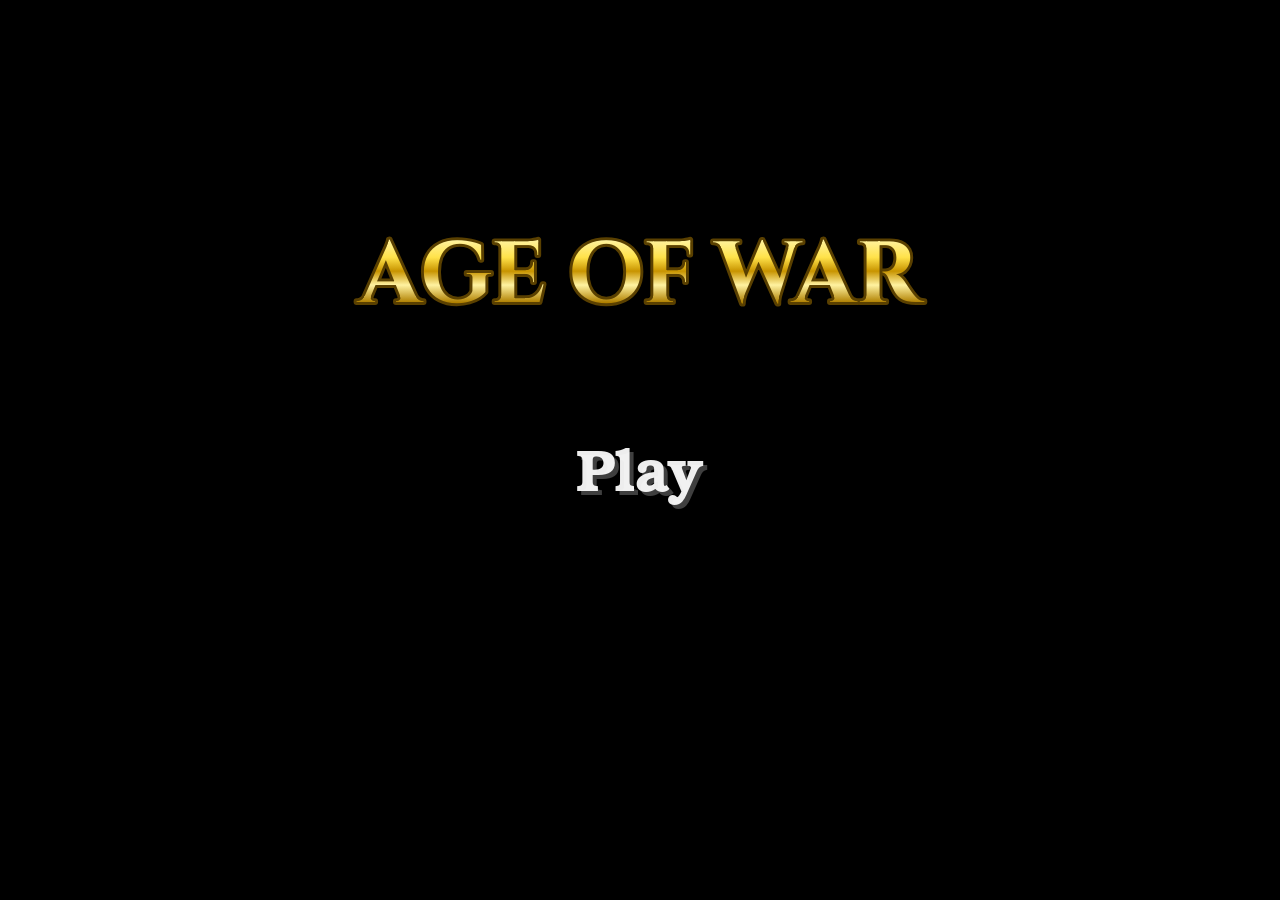
==== commit 4c50e60c: "Add Age of War remake (ageofwar/) Canvas remake of the 2007 Flash game Age of War, playable on phone" ====
--- a/ageofwar/index.html
+++ b/ageofwar/index.html
@@ -2,1720 +2,44 @@
 <html lang="zh-CN">
 <head>
 <meta charset="utf-8">
-<meta name="viewport" content="width=device-width,initial-scale=1,viewport-fit=cover,user-scalable=no">
-<meta name="theme-color" content="#0a0d12">
+<meta name="viewport" content="width=device-width,initial-scale=1,maximum-scale=1,user-scalable=no,viewport-fit=cover">
+<meta name="theme-color" content="#000000">
+<meta name="apple-mobile-web-app-capable" content="yes">
+<meta name="mobile-web-app-capable" content="yes">
+<meta name="apple-mobile-web-app-status-bar-style" content="black-translucent">
+<meta name="apple-mobile-web-app-title" content="Age of War">
+<meta name="description" content="战争进化史 Age of War — fan remake of the 2007 Flash classic, playable on phone, tablet and PC.">
 <title>战争进化史 Age of War</title>
+<link rel="manifest" href="manifest.webmanifest">
+<link rel="icon" href="icon.png">
+<link rel="apple-touch-icon" href="icon.png">
 <style>
-  html,body{margin:0;padding:0;height:100%;background:#05070a;overflow:hidden;
-    touch-action:none;-webkit-user-select:none;user-select:none;-webkit-tap-highlight-color:transparent}
-  canvas{display:block;position:absolute;left:0;top:0}
+@font-face { font-family: "AoWSerif"; src: url("fonts/bonum-bold.woff2") format("woff2"); font-weight: 400 900; font-display: swap; }
+@font-face { font-family: "AoWTitle"; src: url("fonts/cinzel-700.woff2") format("woff2"); font-weight: 400 900; font-display: swap; }
+html, body { margin: 0; padding: 0; width: 100%; height: 100%; overflow: hidden; background: #000; overscroll-behavior: none; }
+body { position: fixed; inset: 0; -webkit-user-select: none; user-select: none; -webkit-touch-callout: none; -webkit-tap-highlight-color: transparent; }
+#game { position: absolute; left: 0; top: 0; display: block; touch-action: none; outline: none; }
+#rotate { position: fixed; left: 0; right: 0; bottom: 0; display: none; flex-direction: column; align-items: center; gap: 10px;
+  padding: 18px 16px calc(18px + env(safe-area-inset-bottom)); background: rgba(0,0,0,0.78); color: #fff;
+  font: 600 15px/1.4 -apple-system, "PingFang SC", "Microsoft YaHei", sans-serif; text-align: center; z-index: 5; }
+#rotate .phone { width: 26px; height: 42px; border: 3px solid #fff; border-radius: 6px; animation: rot 2s ease-in-out infinite; }
+@keyframes rot { 0%, 30% { transform: rotate(0deg); } 60%, 100% { transform: rotate(-90deg); } }
+#rotate button { font: inherit; color: #111; background: #f0c830; border: 0; border-radius: 6px; padding: 8px 18px; }
+noscript { color: #fff; font-family: sans-serif; position: fixed; top: 40%; width: 100%; text-align: center; }
 </style>
 </head>
 <body>
-<canvas id="c"></canvas>
-<script>
-"use strict";
-/* =====================================================================
-   《战争进化史 / Age of War》复刻版 —— 单文件 Canvas 2D 实现，零依赖
-   -----------------------------------------------------------------
-   数值表全部集中在下面「一、数值常量表」一节，改数值不需要碰逻辑代码。
-   ===================================================================== */
-
-/* =====================================================================
-   一、数值常量表
-   ===================================================================== */
-
-const BALANCE = {
-  baseHp: 1500,          // 双方基地血量，全程不变
-  laneY: 560, playerBaseX: 90, enemyBaseX: 1190,
-  unitGap: 28,           // 同阵营单位最小间距
-  queueMax: 6,
-  turretSlotCosts: [600, 1800, 4500, 10000], // 第 1~4 个炮塔位价格
-  turretRefund: 0.5,
-  specialMaxCharges: 3, specialRechargeSec: 50,
-  startGold: 200,
-};
-
-// 进化所需经验（进化后经验清零，逐档累计）
-const AGES = [
-  { id:1, name:'石器时代', xpToNext:1000  },
-  { id:2, name:'城堡时代', xpToNext:2500  },
-  { id:3, name:'文艺复兴', xpToNext:6000  },
-  { id:4, name:'现代',     xpToNext:11000 },
-  { id:5, name:'未来时代', xpToNext:null  },
-];
-
-// 每个时代固定 3 个兵种：便宜近战 / 中价远程 / 昂贵重型
-// range<40 视为近战；speed 单位 px/s；atkInterval 单位秒
-const UNITS = {
-  1: [
-    { key:'clubman',   name:'棍棒人',    cost:25,   hp:55,   dmg:12,  atkInterval:1.0, range:22,  speed:32, buildTime:1.0, gold:30,   xp:20   },
-    { key:'slinger',   name:'投石人',    cost:50,   hp:45,   dmg:14,  atkInterval:1.4, range:140, speed:28, buildTime:2.0, gold:65,   xp:40   },
-    { key:'dinorider', name:'恐龙骑士',  cost:120,  hp:200,  dmg:32,  atkInterval:1.3, range:28,  speed:24, buildTime:4.5, gold:155,   xp:110  },
-  ],
-  2: [
-    { key:'swordsman', name:'剑士',      cost:60,   hp:130,  dmg:26,  atkInterval:0.9, range:24,  speed:34, buildTime:1.4, gold:80,   xp:55   },
-    { key:'archer',    name:'弓箭手',    cost:120,  hp:100,  dmg:30,  atkInterval:1.3, range:170, speed:30, buildTime:2.4, gold:155,   xp:100  },
-    { key:'knight',    name:'骑士',      cost:260,  hp:420,  dmg:65,  atkInterval:1.2, range:30,  speed:26, buildTime:5.0, gold:340,  xp:240  },
-  ],
-  3: [
-    { key:'pikeman',   name:'长矛兵',    cost:140,  hp:300,  dmg:55,  atkInterval:0.9, range:26,  speed:34, buildTime:1.6, gold:180,   xp:120  },
-    { key:'musketeer', name:'火枪手',    cost:280,  hp:230,  dmg:70,  atkInterval:1.5, range:200, speed:30, buildTime:2.6, gold:365,  xp:230  },
-    { key:'cannon',    name:'加农炮',    cost:600,  hp:900,  dmg:150, atkInterval:2.0, range:230, speed:20, buildTime:5.5, gold:780,  xp:520  },
-  ],
-  4: [
-    { key:'rifleman',  name:'突击兵',    cost:320,  hp:700,  dmg:120, atkInterval:0.7, range:70,  speed:36, buildTime:1.8, gold:415,  xp:260  },
-    { key:'bazooka',   name:'火箭筒兵',  cost:620,  hp:520,  dmg:170, atkInterval:1.6, range:230, speed:30, buildTime:2.8, gold:805,  xp:500  },
-    { key:'tank',      name:'坦克',      cost:1300, hp:2000, dmg:330, atkInterval:1.8, range:210, speed:22, buildTime:6.0, gold:1690,  xp:1100 },
-  ],
-  5: [
-    { key:'laser',     name:'激光兵',    cost:700,  hp:1500, dmg:260, atkInterval:0.7, range:90,  speed:38, buildTime:2.0, gold:910,  xp:560  },
-    { key:'plasma',    name:'等离子炮手',cost:1300, hp:1100, dmg:380, atkInterval:1.5, range:250, speed:32, buildTime:3.0, gold:1690,  xp:1100 },
-    { key:'mech',      name:'战斗机甲',  cost:2600, hp:4500, dmg:700, atkInterval:1.7, range:220, speed:22, buildTime:6.5, gold:3380, xp:2400 },
-  ],
-};
-
-const TURRETS = {   // 每个时代 1 种炮塔
-  1:{ name:'投石台',   cost:200,  dmg:22,  atkInterval:1.6, range:260 },
-  2:{ name:'弩炮塔',   cost:500,  dmg:45,  atkInterval:1.4, range:300 },
-  3:{ name:'加农炮台', cost:1200, dmg:110, atkInterval:1.8, range:340 },
-  4:{ name:'导弹塔',   cost:2800, dmg:240, atkInterval:1.5, range:380 },
-  5:{ name:'激光炮台', cost:6000, dmg:520, atkInterval:1.3, range:420 },
-};
-
-const SPECIALS = {  // 全场敌方单位固定伤害，不伤基地
-  1:{ name:'落石雨', dmg:120 },  2:{ name:'箭雨',     dmg:260 },
-  3:{ name:'火炮齐射', dmg:550 }, 4:{ name:'空中打击', dmg:1200 },
-  5:{ name:'轨道激光', dmg:2600 },
-};
-
-// 难度：只影响 AI 的击杀金币倍率、反应速度、炮塔上限与必杀激进度
-const DIFFICULTY = [
-  { lv:1, name:'简单',   income:0.80, reactionSec:1.2, maxTurrets:0, specialAt:6 },
-  { lv:2, name:'普通',   income:1.00, reactionSec:0.9, maxTurrets:1, specialAt:5 },
-  { lv:3, name:'困难',   income:1.15, reactionSec:0.7, maxTurrets:2, specialAt:4 },
-  { lv:4, name:'专家',   income:1.30, reactionSec:0.5, maxTurrets:3, specialAt:4 },
-  { lv:5, name:'噩梦',   income:1.50, reactionSec:0.4, maxTurrets:4, specialAt:3 },
-];
-
-/* 派生常量 */
-const W = 1280, H = 720, LANE = BALANCE.laneY;
-const BASE_HALF = 55, BASE_TOP = 130;                 // 基地半宽 / 高度
-const P_FRONT = BALANCE.playerBaseX + BASE_HALF;      // 玩家基地正面（被攻击点）
-const E_FRONT = BALANCE.enemyBaseX  - BASE_HALF;
-const P_SPAWN = BALANCE.playerBaseX + BASE_HALF + 8;
-const E_SPAWN = BALANCE.enemyBaseX  - BASE_HALF - 8;
-const RANGED_MIN = 40;                                // range >= 40 视为远程
-const BASE_SIEGE = 60;                                // 顶到基地这么近就直接砸基地
-
-/* =====================================================================
-   二、基础工具
-   ===================================================================== */
-
-const cv = document.getElementById('c');
-const ctx = cv.getContext('2d');
-const view = { scale:1, ox:0, oy:0, dpr:1 };
-
-function resize(){
-  const dpr = Math.min(window.devicePixelRatio || 1, 2);
-  view.dpr = dpr;
-  cv.width  = Math.max(1, Math.floor(innerWidth  * dpr));
-  cv.height = Math.max(1, Math.floor(innerHeight * dpr));
-  cv.style.width  = innerWidth  + 'px';
-  cv.style.height = innerHeight + 'px';
-  const s = Math.min(cv.width / W, cv.height / H);
-  view.scale = s;
-  view.ox = (cv.width  - W * s) / 2;
-  view.oy = (cv.height - H * s) / 2;
-}
-addEventListener('resize', resize);
-
-const clamp = (v,a,b)=> v<a?a:(v>b?b:v);
-const rnd   = (a,b)=> a + Math.random()*(b-a);
-const rndi  = (a,b)=> Math.floor(rnd(a,b+1));
-function fmt(n){ n = Math.floor(n); return n >= 10000 ? (n/1000).toFixed(1)+'k' : String(n); }
-function mmss(t){ const m = Math.floor(t/60), s = Math.floor(t%60); return m+':'+String(s).padStart(2,'0'); }
-
-/* 绘图小工具 */
-function rrect(x,y,w,h,r,fill,stroke,lw){
-  r = Math.min(r, Math.abs(w)/2, Math.abs(h)/2);
-  ctx.beginPath();
-  ctx.moveTo(x+r,y); ctx.lineTo(x+w-r,y); ctx.quadraticCurveTo(x+w,y,x+w,y+r);
-  ctx.lineTo(x+w,y+h-r); ctx.quadraticCurveTo(x+w,y+h,x+w-r,y+h);
-  ctx.lineTo(x+r,y+h); ctx.quadraticCurveTo(x,y+h,x,y+h-r);
-  ctx.lineTo(x,y+r); ctx.quadraticCurveTo(x,y,x+r,y);
-  ctx.closePath();
-  if(fill){ ctx.fillStyle = fill; ctx.fill(); }
-  if(stroke){ ctx.strokeStyle = stroke; ctx.lineWidth = lw||1.5; ctx.stroke(); }
-}
-function box(x,y,w,h,fill,stroke,lw){
-  if(fill){ ctx.fillStyle = fill; ctx.fillRect(x,y,w,h); }
-  if(stroke){ ctx.strokeStyle = stroke; ctx.lineWidth = lw||1.5; ctx.strokeRect(x,y,w,h); }
-}
-function circ(x,y,r,fill,stroke,lw){
-  ctx.beginPath(); ctx.arc(x,y,Math.max(0.1,r),0,Math.PI*2);
-  if(fill){ ctx.fillStyle = fill; ctx.fill(); }
-  if(stroke){ ctx.strokeStyle = stroke; ctx.lineWidth = lw||1.5; ctx.stroke(); }
-}
-function limb(x1,y1,x2,y2,w,col){
-  ctx.strokeStyle = col; ctx.lineWidth = w; ctx.lineCap = 'round';
-  ctx.beginPath(); ctx.moveTo(x1,y1); ctx.lineTo(x2,y2); ctx.stroke();
-}
-function poly(pts,fill,stroke,lw){
-  ctx.beginPath(); ctx.moveTo(pts[0],pts[1]);
-  for(let i=2;i<pts.length;i+=2) ctx.lineTo(pts[i],pts[i+1]);
-  ctx.closePath();
-  if(fill){ ctx.fillStyle = fill; ctx.fill(); }
-  if(stroke){ ctx.strokeStyle = stroke; ctx.lineWidth = lw||1.5; ctx.stroke(); }
-}
-function text(str,x,y,size,col,align,bold){
-  ctx.font = (bold===false?'':'bold ')+size+'px system-ui,-apple-system,"PingFang SC","Microsoft YaHei",sans-serif';
-  ctx.textAlign = align || 'left'; ctx.textBaseline = 'middle';
-  ctx.fillStyle = col; ctx.fillText(str,x,y);
-}
-
-/* 音效：WebAudio 合成，无外部资源 */
-const Audio_ = {
-  ac:null, muted:false,
-  init(){ if(!this.ac){ try{ this.ac = new (window.AudioContext||window.webkitAudioContext)(); }catch(e){} }
-          if(this.ac && this.ac.state === 'suspended') this.ac.resume(); },
-  play(type,freq,dur,vol,wave){
-    if(this.muted || !this.ac) return;
-    const t = this.ac.currentTime;
-    const o = this.ac.createOscillator(), g = this.ac.createGain();
-    o.type = wave || 'square'; o.frequency.setValueAtTime(freq,t);
-    if(type==='down') o.frequency.exponentialRampToValueAtTime(Math.max(40,freq*0.35), t+dur);
-    if(type==='up')   o.frequency.exponentialRampToValueAtTime(freq*2.2, t+dur);
-    g.gain.setValueAtTime(vol,t); g.gain.exponentialRampToValueAtTime(0.0001, t+dur);
-    o.connect(g); g.connect(this.ac.destination); o.start(t); o.stop(t+dur+0.02);
-  },
-  hit(){   this.play('down', 220, 0.06, 0.05); },
-  shoot(){ this.play('down', 620, 0.05, 0.035); },
-  die(){   this.play('down', 150, 0.16, 0.05, 'sawtooth'); },
-  buy(){   this.play('up',   480, 0.07, 0.05, 'triangle'); },
-  deny(){  this.play('down', 160, 0.10, 0.05, 'sine'); },
-  evolve(){ this.play('up',  330, 0.55, 0.07, 'triangle'); },
-  boom(){  this.play('down', 90,  0.45, 0.09, 'sawtooth'); },
-};
-
-/* =====================================================================
-   三、游戏状态
-   ===================================================================== */
-
-const G = {
-  state:'menu',          // menu | playing | paused | over
-  mode:'skirmish',       // skirmish | campaign
-  level:1, difficulty:2, // 快速对战难度 / 战役当前关
-  campaignBest:1,
-  time:0, shake:0, flash:0, result:null,
-  units:[], shots:[], parts:[], texts:[], fx:[],
-  player:null, enemy:null,
-  zones:[], hover:null, tip:null,
-  panel:null,            // 'turret' 面板开关
-};
-
-function makeSide(isPlayer){
-  return {
-    isPlayer, dir: isPlayer ? 1 : -1,
-    baseX: isPlayer ? BALANCE.playerBaseX : BALANCE.enemyBaseX,
-    front: isPlayer ? P_FRONT : E_FRONT,
-    spawnX: isPlayer ? P_SPAWN : E_SPAWN,
-    hp: BALANCE.baseHp, maxHp: BALANCE.baseHp,
-    gold: BALANCE.startGold, xp: 0, age: 1,
-    queue: [], buildLeft: 0, buildTotal: 0, blocked:false,
-    slots: 0,                       // 已购买的炮塔位数量
-    turrets: [null,null,null,null], // 每个位置：{age, cd}
-    charges: 1, chargeTimer: 0,
-    kills: 0, earned: 0, incomeMult: 1,
-    aiTimer: 0, hurt: 0,
-  };
-}
-
-function startGame(mode, level){
-  G.mode = mode;
-  G.level = level || 1;
-  const diff = mode === 'campaign' ? G.level : G.difficulty;
-  G.diff = DIFFICULTY[clamp(diff,1,5)-1];
-  G.player = makeSide(true);
-  G.enemy  = makeSide(false);
-  G.enemy.incomeMult = G.diff.income;
-  G.units.length = 0; G.shots.length = 0; G.parts.length = 0;
-  G.texts.length = 0; G.fx.length = 0;
-  G.time = 0; G.shake = 0; G.flash = 0; G.result = null;
-  G.panel = null; G.state = 'playing';
-  Audio_.init();
-}
-
-/* =====================================================================
-   四、单位 / 战斗逻辑
-   ===================================================================== */
-
-function unitList(side, aliveOnly){
-  const out = [];
-  for(const u of G.units) if(u.side === side && (!aliveOnly || !u.dead)) out.push(u);
-  return out;
-}
-/* 本方最靠前（最接近敌方）的单位 */
-function frontUnit(side){
-  let best = null;
-  for(const u of G.units){
-    if(u.side !== side || u.dead) continue;
-    if(!best || (u.x - best.x) * side.dir > 0) best = u;
-  }
-  return best;
-}
-function aliveCount(side){
-  let n = 0; for(const u of G.units) if(u.side === side && !u.dead) n++;
-  return n;
-}
-
-function spawnUnit(side, def, age){
-  G.units.push({
-    side, def, key:def.key, age,
-    x: side.spawnX, hp: def.hp, maxHp: def.hp,
-    cd: 0, anim: Math.random()*6, atk: 0, moving: true,
-    dead: false, deathT: 0, flash: 0,
-    ranged: def.range >= RANGED_MIN,
-  });
-}
-
-function spawnBlocked(side){
-  for(const u of G.units){
-    if(u.side !== side || u.dead) continue;
-    if(Math.abs(u.x - side.spawnX) < 30) return true;
-  }
-  return false;
-}
-
-function enqueue(side, idx){
-  const def = UNITS[side.age][idx];
-  if(!def) return false;
-  if(side.queue.length >= BALANCE.queueMax) return false;
-  if(side.gold < def.cost) return false;
-  side.gold -= def.cost;
-  side.queue.push({ def, age: side.age });
-  return true;
-}
-
-function updateQueue(side, dt){
-  if(side.queue.length === 0){ side.buildLeft = 0; side.buildTotal = 0; side.blocked = false; return; }
-  if(side.buildTotal === 0){
-    side.buildTotal = side.queue[0].def.buildTime;
-    side.buildLeft  = side.buildTotal;
-  }
-  if(side.buildLeft > 0) side.buildLeft = Math.max(0, side.buildLeft - dt);
-  if(side.buildLeft <= 0){
-    if(spawnBlocked(side)){ side.blocked = true; return; }   // 堵门：出兵暂停
-    side.blocked = false;
-    const item = side.queue.shift();
-    spawnUnit(side, item.def, item.age);
-    side.buildTotal = 0; side.buildLeft = 0;
-  }
-}
-
-function canEvolve(side){
-  const a = AGES[side.age-1];
-  return a.xpToNext !== null && side.xp >= a.xpToNext;
-}
-function evolve(side){
-  if(!canEvolve(side)) return false;
-  side.age++; side.xp = 0;
-  side.charges = BALANCE.specialMaxCharges; side.chargeTimer = 0;  // 进化回满必杀
-  if(side.isPlayer){ G.flash = 1; Audio_.evolve(); }
-  pushText(side.baseX, LANE-BASE_TOP-30, '进化！'+AGES[side.age-1].name, side.isPlayer?'#7dd3fc':'#fca5a5', 2.0, 22);
-  return true;
-}
-
-function otherSide(side){ return side === G.player ? G.enemy : G.player; }
-
-/* 索敌：正前方最近的敌方单位；没有则打敌方基地 */
-function findTarget(u){
-  const foe = otherSide(u.side);
-  // 已经顶到敌方基地墙根：直接砸基地，不再去追新刷出来的挡路兵
-  // （否则防守方只要不断刷最便宜的兵挡路，基地就永远掉不了血）
-  if(Math.abs(foe.front - u.x) <= Math.min(u.def.range, BASE_SIEGE))
-    return { isBase:true, side:foe, x: foe.front };
-  let best = null, bestD = 1e9;
-  for(const e of G.units){
-    if(e.side === foe && !e.dead){
-      const dx = (e.x - u.x) * u.side.dir;
-      if(dx < -6) continue;                       // 只打前方
-      const d = Math.abs(e.x - u.x);
-      if(d < bestD){ bestD = d; best = e; }
-    }
-  }
-  if(best) return best;
-  return { isBase:true, side:foe, x: foe.front };
-}
-
-function unitTop(u){ return LANE - (ART[u.key].h * 0.62 * ART_SCALE); }
-
-function dealDamage(target, dmg, bySide){
-  if(target.isBase){
-    const s = target.side;
-    s.hp = Math.max(0, s.hp - dmg);
-    s.hurt = 0.25;
-    G.shake = Math.max(G.shake, 3);
-    return;
-  }
-  if(target.dead) return;
-  target.hp -= dmg; target.flash = 0.12;
-  if(target.hp <= 0){
-    target.dead = true; target.deathT = 0.55;
-    const d = target.def;
-    bySide.gold   += d.gold * bySide.incomeMult;
-    bySide.earned += d.gold * bySide.incomeMult;
-    bySide.xp     += d.xp * bySide.incomeMult;
-    bySide.kills++;
-    pushText(target.x, unitTop(target)-6, '+'+Math.round(d.gold*bySide.incomeMult),
-             bySide.isPlayer ? '#fcd34d' : '#fda4af', 0.9, 14);
-    Audio_.die();
-  }
-}
-
-function updateUnits(dt){
-  // 按 x 排序，用于同阵营排队（不能互相穿过）
-  const pl = unitList(G.player, true).sort((a,b)=>a.x-b.x);
-  const en = unitList(G.enemy , true).sort((a,b)=>a.x-b.x);
-  const ahead = new Map();
-  for(let i=0;i<pl.length;i++) ahead.set(pl[i], pl[i+1] || null);          // 玩家：x 更大的是前面
-  for(let i=en.length-1;i>=0;i--) ahead.set(en[i], en[i-1] || null);        // 敌方：x 更小的是前面
-
-  for(const u of G.units){
-    if(u.dead){ u.deathT -= dt; continue; }
-    if(u.flash > 0) u.flash -= dt;
-    if(u.atk   > 0) u.atk   = Math.max(0, u.atk - dt*3.2);
-    if(u.cd    > 0) u.cd    -= dt;
-
-    const t  = findTarget(u);
-    const tx = t.x;
-    const d  = Math.abs(tx - u.x);
-
-    if(d <= u.def.range){
-      u.moving = false;
-      if(u.cd <= 0){
-        u.cd = u.def.atkInterval; u.atk = 1;
-        if(u.ranged){
-          fireShot(u, t);
-        }else{
-          dealDamage(t, u.def.dmg, u.side);
-          sparks(tx - u.side.dir*8, unitTop(u), u.side.isPlayer?'#bae6fd':'#fecaca', 5);
-          Audio_.hit();
-        }
-      }
-    }else{
-      u.moving = true;
-      let nx = u.x + u.side.dir * u.def.speed * dt;
-      // 不越过攻击目标
-      const stopAt = tx - u.side.dir * u.def.range;
-      nx = u.side.dir > 0 ? Math.min(nx, stopAt) : Math.max(nx, stopAt);
-      // 同阵营排队
-      const a = ahead.get(u);
-      if(a){
-        nx = u.side.dir > 0 ? Math.min(nx, a.x - BALANCE.unitGap)
-                            : Math.max(nx, a.x + BALANCE.unitGap);
-      }
-      // 不退后、不越界
-      nx = u.side.dir > 0 ? Math.max(nx, u.x) : Math.min(nx, u.x);
-      u.x = clamp(nx, P_FRONT - 4, E_FRONT + 4);
-      u.anim += dt * (u.def.speed / 6);
-    }
-  }
-  for(let i=G.units.length-1;i>=0;i--) if(G.units[i].dead && G.units[i].deathT <= 0) G.units.splice(i,1);
-}
-
-/* --- 弹丸 --- */
-const SHOT_STYLE = {
-  slinger:{type:'stone', sp:430}, archer:{type:'arrow', sp:520}, musketeer:{type:'bullet', sp:820},
-  cannon:{type:'ball', sp:400, arc:1}, rifleman:{type:'bullet', sp:900}, bazooka:{type:'rocket', sp:420},
-  tank:{type:'ball', sp:560, arc:1}, laser:{type:'laser', sp:1100}, plasma:{type:'plasma', sp:620},
-  t1:{type:'stone', sp:430, arc:1}, t2:{type:'arrow', sp:560}, t3:{type:'ball', sp:480, arc:1},
-  t4:{type:'rocket', sp:460}, t5:{type:'laser', sp:1200},
-};
-
-function fireShot(u, target){
-  const st = SHOT_STYLE[u.key] || {type:'stone', sp:450};
-  G.shots.push({
-    side:u.side, x:u.x + u.side.dir*10, y:unitTop(u), target,
-    tx:target.x, ty:target.isBase ? LANE-70 : unitTop(target),
-    dmg:u.def.dmg, sp:st.sp, type:st.type, arc:st.arc?1:0, t:0, life:3,
-  });
-  Audio_.shoot();
-}
-function fireTurretShot(side, tx0, ty0, target, dmg, age){
-  const st = SHOT_STYLE['t'+age];
-  G.shots.push({
-    side, x:tx0, y:ty0, target, tx:target.x, ty:target.isBase?LANE-70:unitTop(target),
-    dmg, sp:st.sp, type:st.type, arc:st.arc?1:0, t:0, life:3,
-  });
-  Audio_.shoot();
-}
-
-function updateShots(dt){
-  for(let i=G.shots.length-1;i>=0;i--){
-    const s = G.shots[i];
-    s.life -= dt;
-    if(s.target && !s.target.isBase && !s.target.dead){ s.tx = s.target.x; s.ty = unitTop(s.target); }
-    const dx = s.tx - s.x, dy = s.ty - s.y;
-    const dist = Math.hypot(dx,dy);
-    const step = s.sp * dt;
-    s.ang = Math.atan2(dy,dx);
-    if(dist <= step || s.life <= 0){
-      if(s.life > 0 && s.target){
-        if(s.target.isBase || !s.target.dead) dealDamage(s.target, s.dmg, s.side);
-        const col = s.type==='laser' ? '#a5f3fc' : s.type==='rocket'||s.type==='ball' ? '#fbbf24' : '#fde68a';
-        sparks(s.tx, s.ty, col, s.type==='ball'||s.type==='rocket'?10:5);
-        if(s.type==='ball'||s.type==='rocket'){ Audio_.boom(); G.shake = Math.max(G.shake,2); }
-        else Audio_.hit();
-      }
-      G.shots.splice(i,1); continue;
-    }
-    s.x += dx/dist*step; s.y += dy/dist*step;
-    s.t += dt;
-    if(s.arc){ s.y -= Math.sin(clamp(s.t*2.2,0,Math.PI)) * 26 * dt * 4; }
-  }
-}
-
-/* --- 炮塔 --- */
-function turretPos(side, i){
-  const dx = -42 + i*28;
-  return { x: side.baseX + dx * side.dir, y: LANE - BASE_TOP - 6 };
-}
-function turretCount(side){ let n=0; for(const t of side.turrets) if(t) n++; return n; }
-
-function updateTurrets(side, dt){
-  const foe = otherSide(side);
-  for(let i=0;i<4;i++){
-    const t = side.turrets[i];
-    if(!t) continue;
-    if(t.cd > 0) t.cd -= dt;
-    const def = TURRETS[t.age];
-    const p = turretPos(side, i);
-    // 射程内、最靠近己方基地的敌人（优先拦截最深入的）
-    let best = null, bestD = 1e9;
-    for(const e of G.units){
-      if(e.side !== foe || e.dead) continue;
-      if(Math.abs(e.x - p.x) > def.range) continue;
-      const d = Math.abs(e.x - side.baseX);
-      if(d < bestD){ bestD = d; best = e; }
-    }
-    if(best && t.cd <= 0){
-      t.cd = def.atkInterval; t.recoil = 1;
-      fireTurretShot(side, p.x + side.dir*14, p.y - 6, best, def.dmg, t.age);
-    }
-    if(t.recoil > 0) t.recoil = Math.max(0, t.recoil - dt*3);
-  }
-}
-
-function buySlot(side){
-  const cost = BALANCE.turretSlotCosts[side.slots];
-  if(side.slots >= 4 || cost === undefined || side.gold < cost) return false;
-  side.gold -= cost; side.slots++;
-  return true;
-}
-function buildTurret(side, i){
-  if(i >= side.slots || side.turrets[i]) return false;
-  const def = TURRETS[side.age];
-  if(side.gold < def.cost) return false;
-  side.gold -= def.cost;
-  side.turrets[i] = { age: side.age, cd: 0, recoil: 0 };
-  return true;
-}
-function sellTurret(side, i){
-  const t = side.turrets[i];
-  if(!t) return false;
-  side.gold += TURRETS[t.age].cost * BALANCE.turretRefund;
-  side.turrets[i] = null;
-  return true;
-}
-
-/* --- 必杀技 --- */
-function useSpecial(side){
-  if(side.charges <= 0) return false;
-  side.charges--;
-  const sp = SPECIALS[side.age];
-  const foe = otherSide(side);
-  G.fx.push({ kind:'special', age: side.age, side, t:0, dur:1.5 });
-  G.shake = 16;
-  Audio_.boom();
-  // 全屏 AOE：对所有敌方单位造成固定伤害，不伤基地
-  for(const e of G.units){
-    if(e.side === foe && !e.dead) dealDamage(e, sp.dmg, side);
-  }
-  return true;
-}
-function updateCharges(side, dt){
-  if(side.charges >= BALANCE.specialMaxCharges){ side.chargeTimer = 0; return; }
-  side.chargeTimer += dt;
-  if(side.chargeTimer >= BALANCE.specialRechargeSec){
-    side.chargeTimer = 0; side.charges++;
-  }
-}
-
-/* =====================================================================
-   五、敌方 AI（与玩家规则完全相同，只有金币倍率/反应速度不同）
-   ===================================================================== */
-
-function updateAI(dt){ runAI(G.enemy, G.diff, dt); }
-
-function runAI(s, d, dt){
-  s.aiTimer -= dt;
-  if(s.aiTimer > 0) return;
-  s.aiTimer = d.reactionSec;
-
-  // 1. 能进化就立刻进化
-  if(canEvolve(s)){ evolve(s); return; }
-
-  const defs = UNITS[s.age];
-  const heavy = defs[2];
-  const near = AGES[s.age-1].xpToNext !== null && s.xp >= AGES[s.age-1].xpToNext * 0.8;
-
-  // 4. 炮塔
-  const maxT = d.maxTurrets;
-  if(turretCount(s) < maxT){
-    const emptyOwned = s.turrets.findIndex((t,i)=> i < s.slots && !t);
-    if(emptyOwned >= 0){
-      if(s.gold > TURRETS[s.age].cost + 500) buildTurret(s, emptyOwned);
-    }else if(s.slots < 4){
-      const slotCost = BALANCE.turretSlotCosts[s.slots];
-      if(s.gold > slotCost + TURRETS[s.age].cost + 500){
-        buySlot(s); buildTurret(s, s.slots-1);
-      }
-    }
-  }
-
-  // 5. 必杀：基地附近敌人多，或血量告急
-  let nearBase = 0;
-  const foe = otherSide(s);
-  for(const u of G.units) if(u.side === foe && !u.dead && Math.abs(u.x - s.baseX) < 400) nearBase++;
-  const foeAlive = aliveCount(foe);
-  const defend  = nearBase >= d.specialAt || (s.hp < s.maxHp*0.4 && nearBase >= 2);
-  const attack  = s.charges >= BALANCE.specialMaxCharges && foeAlive >= d.specialAt + 1;   // 充能富余时用来清线开路
-  if(s.charges > 0 && (defend || attack)) useSpecial(s);
-
-  // 2/3. 出兵
-  // 先保证前排有近战顶着：远程单位站在队首会按自己的射程停下，
-  // 把后面的己方单位全堵在射程之外，双方就会隔空对峙谁也推不动。
-  const front = frontUnit(s);
-  const meleeQueued = s.queue.some(q => q.def.range < 100);
-  if((!front || front.def.range >= 100) && !meleeQueued && s.gold >= defs[0].cost
-     && s.queue.length < BALANCE.queueMax){
-    enqueue(s, 0); return;
-  }
-
-  const rich = s.gold > heavy.cost * 2.5;
-  if(aliveCount(s) < 3 || s.queue.length < 2 || rich){
-    // 快进化了就存钱等重型兵
-    if(near && s.gold >= heavy.cost*0.6 && s.gold < heavy.cost) return;
-    const afford = [];
-    for(let i=0;i<defs.length;i++) if(s.gold >= defs[i].cost) afford.push(i);
-    if(afford.length === 0) return;
-    const pick = Math.random() < 0.7 ? afford[afford.length-1] : afford[0];
-    enqueue(s, pick);
-  }
-}
-
-/* 防死局：双方都没兵、没队列、也买不起最便宜的兵时，各补一个最便宜兵的钱 */
-function antiDeadlock(){
-  const stuck = s => aliveCount(s)===0 && s.queue.length===0 && s.gold < UNITS[s.age][0].cost;
-  if(stuck(G.player) && stuck(G.enemy)){
-    G.player.gold = UNITS[G.player.age][0].cost;
-    G.enemy.gold  = UNITS[G.enemy.age][0].cost;
-  }
-}
-
-/* =====================================================================
-   六、特效
-   ===================================================================== */
-
-function sparks(x,y,col,n){
-  for(let i=0;i<n;i++){
-    G.parts.push({ x, y, vx:rnd(-70,70), vy:rnd(-110,10), life:rnd(0.25,0.5), t:0,
-                   col, r:rnd(1.2,2.8), g:260 });
-  }
-}
-function dust(x,y,n,col){
-  for(let i=0;i<n;i++){
-    G.parts.push({ x:x+rnd(-14,14), y, vx:rnd(-40,40), vy:rnd(-60,-10), life:rnd(0.35,0.7), t:0,
-                   col:col||'#cbb994', r:rnd(2,4.5), g:120 });
-  }
-}
-function pushText(x,y,str,col,life,size){
-  G.texts.push({ x, y, str, col, life, t:0, size:size||14 });
-}
-function updateFx(dt){
-  for(let i=G.parts.length-1;i>=0;i--){
-    const p = G.parts[i]; p.t += dt;
-    if(p.t >= p.life){ G.parts.splice(i,1); continue; }
-    p.x += p.vx*dt; p.y += p.vy*dt; p.vy += p.g*dt;
-  }
-  for(let i=G.texts.length-1;i>=0;i--){
-    const t = G.texts[i]; t.t += dt;
-    if(t.t >= t.life){ G.texts.splice(i,1); continue; }
-    t.y -= 22*dt;
-  }
-  for(let i=G.fx.length-1;i>=0;i--){
-    const f = G.fx[i]; f.t += dt;
-    if(f.t >= f.dur) G.fx.splice(i,1);
-  }
-  if(G.shake > 0) G.shake = Math.max(0, G.shake - dt*26);
-  if(G.flash > 0) G.flash = Math.max(0, G.flash - dt*1.1);
-  if(G.player) G.player.hurt = Math.max(0, G.player.hurt - dt);
-  if(G.enemy)  G.enemy.hurt  = Math.max(0, G.enemy.hurt  - dt);
-}
-
-/* =====================================================================
-   七、主更新
-   ===================================================================== */
-
-function step(dt){
-  if(G.state !== 'playing'){ updateFx(dt); return; }
-  G.time += dt;
-  updateQueue(G.player, dt); updateQueue(G.enemy, dt);
-  updateCharges(G.player, dt); updateCharges(G.enemy, dt);
-  updateAI(dt);
-  updateUnits(dt);
-  updateTurrets(G.player, dt); updateTurrets(G.enemy, dt);
-  updateShots(dt);
-  updateFx(dt);
-  antiDeadlock();
-  if(G.enemy.hp <= 0 || G.player.hp <= 0) endGame(G.enemy.hp <= 0);
-}
-
-function endGame(win){
-  G.state = 'over';
-  G.result = {
-    win,
-    time: G.time, kills: G.player.kills,
-    earned: G.player.earned, age: G.player.age,
-    campaignDone: win && G.mode==='campaign' && G.level >= 5,
-  };
-  if(win && G.mode === 'campaign') G.campaignBest = Math.max(G.campaignBest, Math.min(5, G.level+1));
-  Audio_.play(win?'up':'down', win?440:220, 0.6, 0.08, 'triangle');
-}
-
-/* =====================================================================
-   八、美术：单位造型（全部代码绘制，玩家冷色 / 敌方暖色）
-   ===================================================================== */
-
-const TEAM = {
-  p:{ main:'#3b82f6', dark:'#1d4ed8', light:'#93c5fd', line:'#0f2557', glow:'#22d3ee' },
-  e:{ main:'#ef4444', dark:'#b91c1c', light:'#fca5a5', line:'#5c1010', glow:'#f59e0b' },
-};
-const ART_SCALE = 1.28;   // 单位整体放大系数（只影响观感，不影响任何数值）
-const SKIN = '#e9b98c', WOOD = '#8b5e34', METAL = '#c2ccd6', DARKM = '#6b7684', STONE = '#9aa3ad';
-
-/* 通用人形：h 高度，C 队伍色，sw 腿摆(-1..1)，返回肩膀坐标 */
-function human(h, C, sw, opt){
-  opt = opt || {};
-  const hip = -h*0.44, sh = -h*0.72, hd = -h*0.855;
-  limb(0, hip,  sw*h*0.17, -h*0.02, h*0.10, C.dark);
-  limb(0, hip, -sw*h*0.17, -h*0.02, h*0.10, C.dark);
-  rrect(-h*0.13, sh, h*0.27, hip - sh + h*0.05, h*0.07, C.main, C.line, 1.4);
-  if(opt.cape) poly([-h*0.13,sh, -h*0.30,hip+h*0.10, -h*0.10,hip], C.dark, C.line, 1);
-  circ(h*0.03, hd, h*0.115, opt.skin || SKIN, C.line, 1.3);
-  if(opt.helmet){
-    ctx.save(); ctx.beginPath(); ctx.arc(h*0.03, hd, h*0.135, Math.PI, Math.PI*2); ctx.closePath();
-    ctx.fillStyle = opt.helmet; ctx.fill(); ctx.strokeStyle = C.line; ctx.lineWidth = 1.2; ctx.stroke(); ctx.restore();
-  }
-  if(opt.hair){ poly([-h*0.09,hd-h*0.02, h*0.03,hd-h*0.19, h*0.14,hd-h*0.02], opt.hair, null); }
-  return { sh, hip, hd };
-}
-
-const ART = {
-  clubman: { h:40, draw(u,C,sw,atk){
-    const p = human(40, C, sw, { hair:'#4b3621' });
-    const a = -0.9 + atk*1.7;
-    ctx.save(); ctx.translate(6, p.sh+3); ctx.rotate(a);
-    limb(0,0, 13,0, 4.5, SKIN); rrect(11,-4.5, 12,9, 4, WOOD, '#4b3621', 1.2);
-    ctx.restore();
-  }},
-  slinger: { h:38, draw(u,C,sw,atk){
-    const p = human(38, C, sw, { hair:'#4b3621' });
-    ctx.save(); ctx.translate(4, p.sh+2); ctx.rotate(-1.5 + atk*1.2);
-    limb(0,0, 12,-4, 4, SKIN); limb(12,-4, 20,-12, 1.4, '#6b5334'); circ(21,-13, 3, STONE, '#5b6169',1);
-    ctx.restore();
-  }},
-  dinorider: { h:58, draw(u,C,sw,atk){
-    const b = -22;
-    // 恐龙
-    limb(-6, 0, -6+sw*8, -6, 6, '#3f7d46'); limb(10, 0, 10-sw*8, -6, 6, '#3f7d46');
-    rrect(-20, b-16, 44, 20, 10, '#4e9c57', '#22452a', 1.6);
-    poly([-20,b-10, -34,b-26, -30,b-6], '#4e9c57', '#22452a', 1.4);   // 尾
-    rrect(20, b-30, 20, 15, 6, '#4e9c57', '#22452a', 1.4);            // 头
-    poly([26,b-30, 30,b-38, 34,b-30], '#2f6b39', null);
-    circ(33, b-25, 1.8, '#111', null);
-    // 骑手
-    ctx.save(); ctx.translate(-2, b-14);
-    circ(0,-16, 6, SKIN, C.line, 1.2);
-    rrect(-5,-11, 11, 12, 4, C.main, C.line, 1.3);
-    ctx.rotate(-0.5 + atk*1.4); limb(3,-8, 16,-12, 4, SKIN); limb(14,-12, 26,-20, 3, WOOD);
-    ctx.restore();
-  }},
-  swordsman: { h:44, draw(u,C,sw,atk){
-    const p = human(44, C, sw, { helmet:METAL });
-    poly([-10,p.sh+2, -16,p.sh+16, -10,p.sh+26, -4,p.sh+16], C.light, C.line, 1.4); // 盾
-    ctx.save(); ctx.translate(7, p.sh+4); ctx.rotate(-1.1 + atk*1.9);
-    limb(0,0, 10,0, 4.2, SKIN);
-    poly([10,-2, 30,-3.5, 32,0, 30,3.5, 10,2], METAL, '#5b6169', 1.1);
-    ctx.restore();
-  }},
-  archer: { h:42, draw(u,C,sw,atk){
-    const p = human(42, C, sw, { hair:'#2f2f2f' });
-    ctx.save(); ctx.translate(6, p.sh+5);
-    ctx.beginPath(); ctx.arc(4, 0, 12, -1.25, 1.25); ctx.strokeStyle = WOOD; ctx.lineWidth = 2.6; ctx.stroke();
-    const pull = 6 - atk*7;
-    ctx.beginPath(); ctx.moveTo(4+12*Math.cos(-1.25), 12*Math.sin(-1.25));
-    ctx.lineTo(4-pull, 0); ctx.lineTo(4+12*Math.cos(1.25), 12*Math.sin(1.25));
-    ctx.strokeStyle = '#e5e7eb'; ctx.lineWidth = 1; ctx.stroke();
-    limb(0,0, 6,0, 4, SKIN);
-    ctx.restore();
-  }},
-  knight: { h:56, draw(u,C,sw,atk){
-    const b = -20;
-    limb(-8,0, -8+sw*9, -8, 5, '#6b4b2f'); limb(12,0, 12-sw*9, -8, 5, '#6b4b2f');
-    rrect(-18, b-16, 40, 18, 8, '#8a6240', '#4a3320', 1.5);
-    poly([-18,b-12, -30,b-24, -26,b-4], '#6b4b2f', null);
-    rrect(18, b-30, 16, 14, 5, '#8a6240', '#4a3320', 1.3);
-    poly([-4,b-16, 8,b-16, 4,b-4], C.main, null);
-    ctx.save(); ctx.translate(0, b-14);
-    circ(0,-18, 6, METAL, C.line, 1.2);
-    rrect(-6,-13, 12, 13, 4, C.main, C.line, 1.3);
-    poly([-2,-24, 6,-26, 2,-20], C.light, null);
-    ctx.rotate(-0.15 + atk*0.5);
-    limb(4,-9, 14,-9, 4, METAL);
-    poly([10,-11, 42,-10, 10,-7], '#d8dee6', '#5b6169', 1);
-    ctx.restore();
-  }},
-  pikeman: { h:46, draw(u,C,sw,atk){
-    const p = human(46, C, sw, { helmet:'#b7c0ca' });
-    poly([-11,p.sh+3, -17,p.sh+18, -11,p.sh+27, -5,p.sh+18], C.light, C.line, 1.3);
-    ctx.save(); ctx.translate(5, p.sh+4); ctx.rotate(-0.25 + atk*0.55);
-    limb(0,0, 9,0, 4.2, SKIN);
-    limb(-8,3, 30,-3, 2.4, WOOD);
-    poly([30,-6, 42,-3, 30,0], METAL, '#5b6169', 1);
-    ctx.restore();
-  }},
-  musketeer: { h:44, draw(u,C,sw,atk){
-    const p = human(44, C, sw, {});
-    poly([-11,p.hd-3, 15,p.hd-3, 3,p.hd-13], C.dark, C.line, 1.2);   // 三角帽
-    ctx.save(); ctx.translate(4, p.sh+6); ctx.rotate(-0.12 - atk*0.28);
-    limb(-4,2, 8,0, 4, SKIN);
-    rrect(-6,-3, 34, 4, 2, WOOD, '#4b3621', 1);
-    box(24,-3.5, 10, 3, DARKM, null);
-    if(atk > 0.55){ poly([34,-2, 46,-6, 44,-2, 48,2, 34,1], '#fde68a', null); }
-    ctx.restore();
-  }},
-  cannon: { h:44, draw(u,C,sw,atk){
-    ctx.save(); ctx.translate(-14, -8);   // 炮手
-    circ(0,-22, 5.5, SKIN, C.line, 1.2);
-    rrect(-5,-17, 10, 12, 4, C.main, C.line, 1.2);
-    limb(0,-8, sw*5, 8, 4, C.dark); limb(0,-8, -sw*5, 8, 4, C.dark);
-    ctx.restore();
-    circ(6, -9, 9, '#5b4634', '#33241a', 1.6);                       // 轮
-    ctx.save(); ctx.translate(2, -16); ctx.rotate(-0.14 + atk*0.16);
-    rrect(-10, -6, 40, 12, 5, DARKM, '#3b444f', 1.5);
-    rrect(26, -7, 8, 14, 3, '#8b95a1', '#3b444f', 1.2);
-    if(atk > 0.6) circ(40, 0, 7*(atk-0.5)*2, '#fde68a', null);
-    ctx.restore();
-    poly([-16,-2, 6,-14, 8,-6, -14,4], '#6b5a45', '#33241a', 1.2);
-  }},
-  rifleman: { h:44, draw(u,C,sw,atk){
-    const p = human(44, C, sw, { helmet:'#5d6b4f' });
-    rrect(-9, p.sh+1, 18, 13, 3, C.dark, C.line, 1.1);               // 防弹背心
-    ctx.save(); ctx.translate(5, p.sh+7); ctx.rotate(-0.05 - atk*0.2);
-    limb(-4,1, 7,0, 4, SKIN);
-    rrect(-4,-2.5, 26, 5, 2, '#33383f', '#1c2026', 1);
-    box(16,-4, 8, 3, '#22262b', null);
-    if(atk > 0.6){ poly([24,-1, 34,-5, 32,-1, 35,3, 24,2], '#fde68a', null); }
-    ctx.restore();
-  }},
-  bazooka: { h:44, draw(u,C,sw,atk){
-    const p = human(44, C, sw, { helmet:'#5d6b4f' });
-    ctx.save(); ctx.translate(2, p.sh+3); ctx.rotate(-0.16);
-    rrect(-14,-5, 40, 10, 5, '#4a5a3f', '#242f1e', 1.4);
-    rrect(24,-4, 8, 8, 3, '#33383f', null);
-    circ(-14, 0, 5, '#2f3a28', null);
-    if(atk > 0.65){ poly([-14,0, -30,-6, -26,0, -30,6], '#fdba74', null); }
-    limb(-2,4, 8,2, 4, SKIN);
-    ctx.restore();
-  }},
-  tank: { h:46, draw(u,C,sw,atk){
-    rrect(-34, -14, 68, 12, 5, '#333a42', '#1b2027', 1.5);           // 履带
-    for(let i=-30;i<=28;i+=10) circ(i, -8, 4.5, '#555f6a', '#22282e', 1);
-    rrect(-30, -28, 60, 15, 5, C.dark, C.line, 1.6);                 // 车体
-    rrect(-12, -40, 30, 14, 6, C.main, C.line, 1.5);                 // 炮塔
-    ctx.save(); ctx.translate(16, -33); ctx.translate(-atk*5, 0);
-    rrect(0,-3.5, 32, 7, 3, '#6b7684', '#2b3138', 1.2);
-    if(atk > 0.7) circ(34, 0, 8*(atk-0.6)*2.5, '#fde68a', null);
-    ctx.restore();
-  }},
-  laser: { h:46, draw(u,C,sw,atk){
-    const p = human(46, C, sw, { helmet:C.light });
-    rrect(-9, p.sh+1, 18, 14, 4, C.dark, C.line, 1.1);
-    circ(0, p.sh+8, 3, C.glow, null);
-    ctx.save(); ctx.translate(5, p.sh+7); ctx.rotate(-0.05 - atk*0.15);
-    limb(-4,1, 7,0, 4, SKIN);
-    rrect(-4,-3, 28, 6, 3, '#454d59', '#20252c', 1);
-    rrect(14,-2, 12, 4, 2, C.glow, null);
-    if(atk > 0.5){ ctx.globalAlpha = 0.85; rrect(26,-1.6, 20, 3.2, 1.6, '#e0f2fe', null); ctx.globalAlpha = 1; }
-    ctx.restore();
-  }},
-  plasma: { h:48, draw(u,C,sw,atk){
-    const p = human(48, C, sw, { helmet:'#9ca3af' });
-    rrect(-11, p.sh, 22, 16, 5, C.dark, C.line, 1.3);
-    ctx.save(); ctx.translate(3, p.sh+7); ctx.rotate(-0.1 - atk*0.12);
-    rrect(-10,-6, 34, 12, 5, '#3f4752', '#1d222a', 1.4);
-    circ(26, 0, 6, C.glow, '#1d222a', 1.2);
-    if(atk > 0.5){ ctx.globalAlpha = 0.7; circ(30, 0, 10*(atk-0.4), '#fde68a', null); ctx.globalAlpha = 1; }
-    limb(-6,6, 6,4, 4.5, SKIN);
-    ctx.restore();
-  }},
-  mech: { h:64, draw(u,C,sw,atk){
-    limb(-8, 0, -8+sw*7, -22, 8, '#4b5563');  limb(9, 0, 9-sw*7, -22, 8, '#4b5563');
-    box(-14, -3, 12, 4, '#374151', null); box(4, -3, 12, 4, '#374151', null);
-    rrect(-16, -50, 34, 28, 8, C.main, C.line, 1.8);                 // 躯干
-    circ(1, -36, 5, C.glow, C.line, 1.2);
-    rrect(-6, -62, 20, 13, 5, C.dark, C.line, 1.4);                  // 头
-    circ(8, -56, 3, '#fef08a', null);
-    ctx.save(); ctx.translate(16, -46); ctx.translate(-atk*4, 0);    // 主炮
-    rrect(0,-6, 30, 12, 5, '#4b5563', '#1f242b', 1.4);
-    rrect(26,-4, 10, 8, 3, '#9ca3af', null);
-    if(atk > 0.65) circ(38, 0, 11*(atk-0.55)*2, '#a5f3fc', null);
-    ctx.restore();
-    rrect(-26, -48, 12, 10, 4, '#4b5563', '#1f242b', 1.2);
-  }},
-};
-
-/* =====================================================================
-   九、场景与渲染
-   ===================================================================== */
-
-const SCENES = {
-  1:{ sky:['#f6dfae','#e9a765'], ground:'#c9a86a', gdark:'#a8874f', far:'#b08b57' },
-  2:{ sky:['#cfe2f6','#8fb3dd'], ground:'#7f9d5c', gdark:'#5f7a43', far:'#5d7a45' },
-  3:{ sky:['#e0eaf7','#9db6d8'], ground:'#88995f', gdark:'#657449', far:'#66804a' },
-  4:{ sky:['#a9c9e9','#6d92bd'], ground:'#8b907c', gdark:'#6a705d', far:'#5b6b52' },
-  5:{ sky:['#221a38','#4b2a6d'], ground:'#3a3550', gdark:'#282438', far:'#241f38' },
-};
-
-function drawScene(age){
-  const S = SCENES[age] || SCENES[1];
-  const g = ctx.createLinearGradient(0,0,0,LANE);
-  g.addColorStop(0, S.sky[0]); g.addColorStop(1, S.sky[1]);
-  ctx.fillStyle = g; ctx.fillRect(0,0,W,LANE);
-
-  if(age === 5){ // 未来：星星
-    ctx.fillStyle = 'rgba(255,255,255,.55)';
-    for(let i=0;i<40;i++){ const x=(i*137)%W, y=(i*61)%330; ctx.fillRect(x, y, 2, 2); }
-  }else{ // 云
-    ctx.fillStyle = 'rgba(255,255,255,.35)';
-    for(let i=0;i<5;i++){
-      const x = ((i*271 + G.time*6) % (W+240)) - 120, y = 60 + i*34;
-      circ(x, y, 22); circ(x+22, y+5, 17); circ(x-20, y+6, 15);
-    }
-  }
-
-  // 远景剪影
-  ctx.fillStyle = S.far;
-  if(age === 1){
-    for(let i=0;i<9;i++){ const x = 40+i*150; poly([x-60,LANE-40, x,LANE-125-((i*37)%40), x+62,LANE-40], S.far, null); }
-  }else if(age === 2){
-    for(let i=0;i<11;i++){ const x = i*120; box(x, LANE-90, 100, 50, S.far);
-      for(let j=0;j<4;j++) box(x+j*26, LANE-104, 14, 16, S.far); }
-  }else if(age === 3){
-    for(let i=0;i<8;i++){ const x = 60+i*160; box(x, LANE-120, 46, 80, S.far);
-      poly([x-8,LANE-120, x+54,LANE-120, x+23,LANE-152], S.far, null); }
-  }else if(age === 4){
-    for(let i=0;i<16;i++){ const h = 60+((i*53)%110); box(i*82, LANE-h-40, 62, h+40, S.far); }
-  }else{
-    for(let i=0;i<14;i++){ const h = 70+((i*67)%130); box(i*94, LANE-h-40, 70, h+40, S.far);
-      ctx.fillStyle = 'rgba(103,232,249,.25)'; ctx.fillRect(i*94+8, LANE-h-30, 54, 4); ctx.fillStyle = S.far; }
-  }
-
-  // 地面
-  box(0, LANE, W, 640-LANE, S.ground);
-  box(0, LANE, W, 4, S.gdark);
-  ctx.globalAlpha = .35;
-  for(let i=0;i<W;i+=26) box(i + ((i*7)%9), LANE+12+((i*13)%16), 12, 3, S.gdark);
-  ctx.globalAlpha = 1;
-}
-
-/* 基地造型 */
-function drawBase(side){
-  const age = side.age;
-  ctx.save();
-  ctx.translate(side.baseX, LANE);
-  if(!side.isPlayer) ctx.scale(-1,1);
-  const C = side.isPlayer ? TEAM.p : TEAM.e;
-  const h = BASE_TOP;
-
-  if(age === 1){
-    poly([-58,0, -46,-h+20, -8,-h, 30,-h+16, 52,0], '#a89170', '#6b5a45', 2);
-    poly([-30,0, -22,-52, 6,-64, 26,-40, 30,0], '#8c7659', '#5a4a38', 1.6);
-    circ(-2, -30, 18, '#3f3527', null);   // 洞口
-    box(34, -h+14, 10, 10, '#7a6850');
-  }else if(age === 2){
-    rrect(-56, -h+16, 108, h-16, 4, '#b9b3a5', '#6f6a5f', 2);
-    for(let i=0;i<6;i++) box(-56 + i*19, -h+2, 12, 16, '#c8c2b3', '#6f6a5f', 1.4);
-    rrect(-18, -58, 36, 58, 4, '#8f8a7d', '#5c5850', 1.6);
-    ctx.beginPath(); ctx.arc(0,-58,18,Math.PI,0); ctx.fillStyle='#5c4a33'; ctx.fill();
-    box(-16,-56,32,56,'#5c4a33'); box(-1,-56,2,56,'#3b2f21');
-    poly([20,-h+6, 20,-h-26, 46,-h-16], C.main, C.line, 1.4);
-    box(19,-h-26, 3, 32, '#5c5850');
-  }else if(age === 3){
-    rrect(-56, -h+8, 108, h-8, 5, '#a9a89c', '#68675e', 2);
-    rrect(-56, -h+8, 108, 12, 3, '#c0bfb2', '#68675e', 1.4);
-    for(let i=0;i<4;i++) box(-46+i*30, -h+22, 14, 22, '#4b4a44');
-    rrect(20, -h-38, 32, 46, 4, '#b3b2a6', '#68675e', 1.6);
-    poly([16,-h-38, 56,-h-38, 36,-h-64], C.main, C.line, 1.4);
-    rrect(-16, -52, 32, 52, 3, '#5c584f', '#3c3933', 1.4);
-  }else if(age === 4){
-    rrect(-56, -h+10, 110, h-10, 5, '#8d9490', '#565c58', 2);
-    box(-56, -h+10, 110, 10, '#a4aba6');
-    for(let i=0;i<5;i++) box(-46+i*24, -h+30, 16, 8, '#3a403d');
-    rrect(-20, -54, 40, 54, 3, '#6d746f', '#3f4441', 1.6);
-    box(-2,-54,4,54,'#4b514d');
-    box(24, -h-16, 8, 26, '#9aa19c'); poly([24,-h-16, 44,-h-10, 24,-h-4], C.main, null);
-    ctx.fillStyle = C.main; ctx.fillRect(-50, -h+52, 26, 6);
-  }else{
-    rrect(-56, -h, 110, h, 8, '#3d4459', '#20263a', 2);
-    rrect(-48, -h+8, 94, 16, 6, C.dark, C.line, 1.4);
-    ctx.fillStyle = C.glow;
-    for(let i=0;i<5;i++) ctx.fillRect(-42+i*20, -h+14, 12, 4);
-    rrect(-18, -58, 38, 58, 5, '#525a72', '#20263a', 1.6);
-    ctx.globalAlpha = .8; rrect(-12, -50, 26, 40, 4, C.glow, null); ctx.globalAlpha = 1;
-    poly([22,-h, 22,-h-34, 44,-h-20], C.main, C.line, 1.4);
-    circ(-40, -h-10, 7, C.glow, '#20263a', 1.4);
-  }
-  ctx.restore();
-
-  // 炮塔位与炮塔
-  for(let i=0;i<4;i++){
-    const p = turretPos(side, i);
-    if(i < side.slots){
-      ctx.save(); ctx.translate(p.x, p.y); if(!side.isPlayer) ctx.scale(-1,1);
-      rrect(-12, -2, 24, 8, 3, '#6b7280', '#374151', 1.2);
-      const t = side.turrets[i];
-      if(t) drawTurret(t, side.isPlayer ? TEAM.p : TEAM.e);
-      else { ctx.globalAlpha = .5; text('空', 0, -8, 10, '#e5e7eb', 'center'); ctx.globalAlpha = 1; }
-      ctx.restore();
-    }
-  }
-}
-
-function drawTurret(t, C){
-  const r = t.recoil || 0;
-  ctx.save(); ctx.translate(-r*3, 0);
-  if(t.age === 1){
-    poly([-10,-2, 10,-2, 6,-12, -6,-12], WOOD, '#4b3621', 1.2);
-    ctx.save(); ctx.rotate(-0.5 + r*0.5); limb(0,-10, 16,-18, 3, WOOD); circ(17,-19, 4, STONE, '#5b6169',1); ctx.restore();
-  }else if(t.age === 2){
-    rrect(-9,-12, 18, 11, 3, '#8b8478', '#55504a', 1.2);
-    limb(-2,-14, 16,-14, 2.4, WOOD);
-    ctx.beginPath(); ctx.arc(6,-14,9,-1.1,1.1); ctx.strokeStyle=WOOD; ctx.lineWidth=2.2; ctx.stroke();
-  }else if(t.age === 3){
-    rrect(-10,-13, 20, 12, 4, '#6b7280', '#374151', 1.3);
-    rrect(6,-12, 20, 7, 3, DARKM, '#2b3138', 1.2);
-  }else if(t.age === 4){
-    rrect(-11,-14, 22, 13, 4, '#59614f', '#2f352a', 1.3);
-    rrect(4,-18, 18, 6, 2, '#7b8470', '#2f352a', 1.1);
-    circ(-4,-18, 3, '#9aa38c', null);
-  }else{
-    rrect(-11,-15, 22, 14, 5, '#3f4659', '#20263a', 1.3);
-    rrect(6,-13, 22, 6, 3, C.glow, '#20263a', 1.1);
-    circ(-3,-19, 4, C.glow, '#20263a', 1.1);
-  }
-  ctx.restore();
-}
-
-/* 单位渲染 */
-function drawUnit(u){
-  const A = ART[u.key]; if(!A) return;
-  const C = u.side.isPlayer ? TEAM.p : TEAM.e;
-  const sw = u.moving ? Math.sin(u.anim) : 0.12;
-  ctx.save();
-  ctx.translate(u.x, LANE);
-  if(u.dead){
-    const k = 1 - u.deathT/0.55;
-    ctx.globalAlpha = Math.max(0, 1 - k*1.05);
-    ctx.rotate(-u.side.dir * k * 1.35);
-    ctx.translate(0, -k*2);
-  }
-  if(u.side.dir < 0) ctx.scale(-1,1);
-  ctx.scale(ART_SCALE, ART_SCALE);
-  // 影子
-  ctx.globalAlpha *= .9;
-  ctx.beginPath(); ctx.ellipse(0, 2, A.h*0.32, A.h*0.09, 0, 0, 7);
-  ctx.fillStyle = 'rgba(0,0,0,.20)'; ctx.fill();
-  ctx.globalAlpha /= .9;
-
-  A.draw(u, C, sw, u.atk);
-
-  if(u.flash > 0){
-    ctx.globalCompositeOperation = 'source-atop';
-    ctx.fillStyle = 'rgba(255,255,255,'+(u.flash*4)+')';
-    ctx.fillRect(-40, -A.h-10, 80, A.h+16);
-    ctx.globalCompositeOperation = 'source-over';
-  }
-  ctx.restore();
-
-  // 血条（只在受伤后显示）
-  if(!u.dead && u.hp < u.maxHp){
-    const w = 30, x = u.x - w/2, y = LANE - A.h*ART_SCALE - 12;
-    box(x-1, y-1, w+2, 6, 'rgba(0,0,0,.5)');
-    box(x, y, w * clamp(u.hp/u.maxHp,0,1), 4, u.side.isPlayer ? '#4ade80' : '#f87171');
-  }
-}
-
-function drawShot(s){
-  ctx.save(); ctx.translate(s.x, s.y); ctx.rotate(s.ang || 0);
-  if(s.type === 'arrow'){
-    limb(-9,0, 6,0, 2, '#8b5e34'); poly([6,-2.5, 12,0, 6,2.5], METAL, null);
-    poly([-9,-3, -5,0, -9,3], '#e5e7eb', null);
-  }else if(s.type === 'stone'){
-    circ(0,0, 4, STONE, '#5b6169', 1);
-  }else if(s.type === 'bullet'){
-    ctx.globalAlpha = .8; box(-9,-1, 12, 2, '#fde68a'); ctx.globalAlpha = 1;
-    circ(3,0, 1.8, '#fff7cf', null);
-  }else if(s.type === 'ball'){
-    circ(0,0, 5, '#3f4750', '#1f2429', 1.2);
-  }else if(s.type === 'rocket'){
-    rrect(-8,-3, 16, 6, 3, '#4b5563', '#1f242b', 1);
-    poly([-8,-3, -18,0, -8,3], '#fb923c', null);
-  }else if(s.type === 'laser'){
-    ctx.globalAlpha = .9; rrect(-16,-2, 28, 4, 2, '#a5f3fc', null);
-    ctx.globalAlpha = .5; rrect(-20,-4, 34, 8, 4, '#67e8f9', null); ctx.globalAlpha = 1;
-  }else if(s.type === 'plasma'){
-    ctx.globalAlpha = .5; circ(0,0, 9, '#fbbf24', null); ctx.globalAlpha = 1;
-    circ(0,0, 4.5, '#fef3c7', null);
-  }
-  ctx.restore();
-}
-
-/* 必杀技演出 */
-function drawSpecialFx(f){
-  const k = f.t / f.dur;
-  const forPlayer = f.side.isPlayer;
-  const x0 = forPlayer ? 380 : 60, x1 = forPlayer ? 1240 : 900;
-  ctx.save();
-  if(f.age === 1){
-    for(let i=0;i<26;i++){
-      const seed = i*97 % 100;
-      const px = x0 + ((seed*13) % (x1-x0));
-      const delay = (seed%10)/16;
-      const p = clamp((k - delay)*2.4, 0, 1);
-      if(p <= 0 || p >= 1) continue;
-      const py = -40 + p*(LANE+40);
-      ctx.save(); ctx.translate(px, py); ctx.rotate(p*6);
-      circ(0,0, 9 + (seed%5), '#8d7a62', '#4b4034', 2);
-      ctx.restore();
-      if(p > .92) dust(px, LANE, 1);
-    }
-  }else if(f.age === 2){
-    for(let i=0;i<60;i++){
-      const seed = i*61 % 100;
-      const px = x0 + ((seed*17) % (x1-x0));
-      const delay = (seed%12)/22;
-      const p = clamp((k - delay)*2.6, 0, 1);
-      if(p <= 0 || p >= 1) continue;
-      const py = -60 + p*(LANE+60);
-      ctx.save(); ctx.translate(px, py); ctx.rotate(1.15);
-      limb(-10,-10, 8,8, 2, '#7c5c3a'); poly([8,8, 13,13, 6,12], METAL, null);
-      ctx.restore();
-    }
-  }else if(f.age === 3){
-    for(let i=0;i<16;i++){
-      const seed = i*53 % 100;
-      const px = x0 + ((seed*23) % (x1-x0));
-      const delay = (seed%9)/12;
-      const p = clamp((k - delay)*3.2, 0, 1);
-      if(p <= 0 || p >= 1) continue;
-      const r = p*46;
-      ctx.globalAlpha = 1-p;
-      circ(px, LANE-24, r, '#fbbf24', null);
-      ctx.globalAlpha = (1-p)*0.8;
-      circ(px, LANE-24, r*0.6, '#fff7cf', null);
-      ctx.globalAlpha = 1;
-    }
-  }else if(f.age === 4){
-    for(let i=0;i<3;i++){
-      const px = (forPlayer ? -200 : W+200) + (forPlayer?1:-1) * (k*1.35+ i*0.16) * (W+420);
-      const py = 90 + i*44;
-      ctx.save(); ctx.translate(px, py); if(!forPlayer) ctx.scale(-1,1); ctx.scale(1.9,1.9);
-      poly([-26,0, 16,-5, 30,0, 16,5], '#94a3b8', '#334155', 1.4);
-      poly([-6,0, 6,-16, 12,0], '#cbd5e1', '#334155', 1.2);
-      poly([-6,0, 6,16, 12,0], '#cbd5e1', '#334155', 1.2);
-      circ(-14,0, 3, '#475569', null);
-      ctx.restore();
-    }
-    for(let i=0;i<14;i++){
-      const seed = i*71 % 100;
-      const px = x0 + ((seed*19) % (x1-x0));
-      const delay = 0.18 + (seed%8)/14;
-      const p = clamp((k - delay)*3.4, 0, 1);
-      if(p <= 0) continue;
-      if(p < 1){
-        ctx.globalAlpha = 1-p;
-        circ(px, LANE-28, p*54, '#fb923c', null);
-        circ(px, LANE-28, p*30, '#fff7cf', null);
-        ctx.globalAlpha = 1;
-      }
-    }
-  }else{
-    for(let i=0;i<7;i++){
-      const seed = i*41 % 100;
-      const px = x0 + (i+0.5)*((x1-x0)/7);
-      const delay = (seed%7)/16;
-      const p = clamp((k - delay)*2.2, 0, 1);
-      if(p <= 0 || p >= 1) continue;
-      const a = Math.sin(p*Math.PI);
-      ctx.globalAlpha = a*0.85;
-      const grad = ctx.createLinearGradient(px,0,px,LANE);
-      grad.addColorStop(0,'rgba(165,243,252,0)'); grad.addColorStop(1,'#a5f3fc');
-      ctx.fillStyle = grad; ctx.fillRect(px-13, 0, 26, LANE);
-      ctx.globalAlpha = a; ctx.fillStyle = '#fff';
-      ctx.fillRect(px-4, 0, 8, LANE);
-      ctx.globalAlpha = a*0.6; circ(px, LANE-6, 30, '#e0f2fe', null);
-      ctx.globalAlpha = 1;
-    }
-  }
-  ctx.restore();
-}
-
-/* =====================================================================
-   十、UI
-   ===================================================================== */
-
-function zone(x,y,w,h,action,tip,enabled){
-  G.zones.push({ x,y,w,h,action,tip, enabled: enabled !== false });
-}
-
-const BAR_Y = 600;
-const UBTN = [ {x:10,y:608,w:98,h:104}, {x:114,y:608,w:98,h:104}, {x:218,y:608,w:98,h:104} ];
-const QUEUE = { x:328, y:640, s:34, gap:5 };
-const EVOBTN = { x:566, y:608, w:126, h:104 };
-const TURBTN = { x:700, y:608, w:118, h:104 };
-const SPBTN  = { x:826, y:608, w:118, h:104 };
-const PANEL  = { x:640, y:286, w:404, h:296 };
-
-function drawHUD(){
-  const P = G.player, E = G.enemy;
-  // 顶部半透明条
-  ctx.fillStyle = 'rgba(8,12,20,.55)'; ctx.fillRect(0,0,W,62);
-
-  // 玩家血 / 经验 / 金币
-  hpBar(16, 10, 300, 18, P.hp, P.maxHp, '#22c55e', '你的基地');
-  const need = AGES[P.age-1].xpToNext;
-  xpBar(16, 34, 300, 14, P.xp, need);
-  text('💰 ' + fmt(P.gold), 336, 20, 20, '#fcd34d');
-  text(AGES[P.age-1].name, 336, 42, 14, '#cbd5e1');
-
-  // 中间
-  text(mmss(G.time), 640, 16, 15, '#e2e8f0', 'center');
-  const modeTxt = G.mode==='campaign' ? ('战役 第'+G.level+'关 · '+G.diff.name) : ('难度 '+G.diff.name);
-  text(modeTxt, 640, 36, 13, '#94a3b8', 'center');
-  text('击杀 '+P.kills, 640, 54, 12, '#94a3b8', 'center');
-
-  // 敌方
-  hpBar(964, 10, 300, 18, E.hp, E.maxHp, '#ef4444', '敌方基地');
-  text(AGES[E.age-1].name, 1264, 42, 14, '#fca5a5', 'right');
-  text('敌方击杀 '+E.kills, 1264, 56, 11, '#94a3b8', 'right');
-}
-function hpBar(x,y,w,h,v,max,col,label){
-  box(x-2,y-2,w+4,h+4,'rgba(0,0,0,.45)');
-  box(x,y,w,h,'#1f2937');
-  box(x,y,w*clamp(v/max,0,1),h,col);
-  box(x,y,w,h,null,'rgba(255,255,255,.25)',1);
-  text(label+'  '+Math.ceil(v)+' / '+max, x+w/2, y+h/2, 12, '#fff', 'center');
-}
-function xpBar(x,y,w,h,v,need){
-  box(x-2,y-2,w+4,h+4,'rgba(0,0,0,.4)');
-  box(x,y,w,h,'#1f2937');
-  if(need === null){
-    box(x,y,w,h,'#7c3aed');
-    text('已达最高时代', x+w/2, y+h/2, 11, '#fff', 'center');
-  }else{
-    box(x,y,w*clamp(v/need,0,1),h,'#8b5cf6');
-    text('经验 '+Math.floor(v)+' / '+need, x+w/2, y+h/2, 11, '#e9d5ff', 'center');
-  }
-  box(x,y,w,h,null,'rgba(255,255,255,.2)',1);
-}
-
-function drawBottomBar(){
-  const P = G.player;
-  ctx.fillStyle = '#111827'; ctx.fillRect(0, BAR_Y, W, H-BAR_Y);
-  ctx.fillStyle = '#0b1220'; ctx.fillRect(0, BAR_Y, W, 3);
-
-  // --- 兵种按钮 ---
-  const defs = UNITS[P.age];
-  for(let i=0;i<3;i++){
-    const b = UBTN[i], d = defs[i];
-    const ok = P.gold >= d.cost && P.queue.length < BALANCE.queueMax;
-    const hov = G.hover && G.hover.action === 'unit'+i;
-    rrect(b.x, b.y, b.w, b.h, 8, ok ? (hov?'#25324a':'#1e293b') : '#171f2e', ok?'#475569':'#2b3444', 2);
-    // 迷你立绘
-    ctx.save();
-    ctx.beginPath(); ctx.rect(b.x+2,b.y+2,b.w-4,b.h-4); ctx.clip();
-    ctx.translate(b.x + b.w/2, b.y + 62);
-    const sc = Math.min(1, 46/ART[d.key].h);
-    ctx.scale(sc, sc);
-    if(!ok) ctx.globalAlpha = .45;
-    ART[d.key].draw({}, TEAM.p, 0.1, 0);
-    ctx.restore();
-    text(d.name, b.x + b.w/2, b.y + 78, 13, ok ? '#e2e8f0' : '#64748b', 'center');
-    text('💰'+d.cost, b.x + b.w/2, b.y + 94, 13, ok ? '#fcd34d' : '#6b7280', 'center');
-    text(String(i+1), b.x + 8, b.y + 12, 11, '#64748b');
-    zone(b.x,b.y,b.w,b.h,'unit'+i,
-      d.name+'\n价格 '+d.cost+' 金币\n生命 '+d.hp+'   攻击 '+d.dmg+'\n攻速 '+d.atkInterval+'s   射程 '+d.range+
-      '\n移速 '+d.speed+'   建造 '+d.buildTime+'s\n击杀奖励 '+d.gold+'金 / '+d.xp+'经验', ok);
-  }
-
-  // --- 生产队列 ---
-  text('生产队列', QUEUE.x, BAR_Y+22, 12, '#94a3b8');
-  for(let i=0;i<BALANCE.queueMax;i++){
-    const x = QUEUE.x + i*(QUEUE.s+QUEUE.gap), y = QUEUE.y, s = QUEUE.s;
-    const item = P.queue[i];
-    rrect(x, y, s, s, 5, item ? '#334155' : '#1a2231', '#3f4c60', 1.4);
-    if(item){
-      text(item.def.name[0], x+s/2, y+s/2-2, 15, '#e2e8f0', 'center');
-      if(i === 0 && P.buildTotal > 0){
-        const p = 1 - P.buildLeft / P.buildTotal;
-        box(x+2, y+s-7, (s-4)*clamp(p,0,1), 4, P.blocked ? '#f97316' : '#38bdf8');
-      }
-    }
-  }
-  if(P.blocked) text('出口堵住了', QUEUE.x, QUEUE.y + QUEUE.s + 12, 11, '#f97316');
-  else if(P.queue.length >= BALANCE.queueMax) text('队列已满', QUEUE.x, QUEUE.y + QUEUE.s + 12, 11, '#f87171');
-
-  // --- 进化 ---
-  const need = AGES[P.age-1].xpToNext;
-  const can = canEvolve(P);
-  const maxed = need === null;
-  const pulse = can ? (0.5 + 0.5*Math.sin(G.time*7)) : 0;
-  rrect(EVOBTN.x, EVOBTN.y, EVOBTN.w, EVOBTN.h, 8,
-        maxed ? '#1e1b31' : can ? '#4c1d95' : '#1e293b',
-        can ? 'rgba(216,180,254,'+(0.4+pulse*0.6)+')' : '#2b3444', can?3:2);
-  text('进化', EVOBTN.x+EVOBTN.w/2, EVOBTN.y+26, 18, maxed?'#6b7280':can?'#f5d0fe':'#94a3b8', 'center');
-  if(maxed){
-    text('已达最高', EVOBTN.x+EVOBTN.w/2, EVOBTN.y+56, 13, '#6b7280', 'center');
-  }else if(can){
-    text('→ '+AGES[P.age].name, EVOBTN.x+EVOBTN.w/2, EVOBTN.y+56, 14, '#e9d5ff', 'center');
-    text('点击进化 (4)', EVOBTN.x+EVOBTN.w/2, EVOBTN.y+82, 12, '#c4b5fd', 'center');
-  }else{
-    text('→ '+AGES[P.age].name, EVOBTN.x+EVOBTN.w/2, EVOBTN.y+54, 13, '#94a3b8', 'center');
-    text('还差 '+Math.ceil(need-P.xp)+' 经验', EVOBTN.x+EVOBTN.w/2, EVOBTN.y+78, 12, '#64748b', 'center');
-    box(EVOBTN.x+14, EVOBTN.y+92, EVOBTN.w-28, 6, '#0f172a');
-    box(EVOBTN.x+14, EVOBTN.y+92, (EVOBTN.w-28)*clamp(P.xp/need,0,1), 6, '#8b5cf6');
-  }
-  zone(EVOBTN.x,EVOBTN.y,EVOBTN.w,EVOBTN.h,'evolve',
-       maxed ? '已经是最后一个时代' : '进化到 '+AGES[P.age].name+'\n解锁新兵种 / 新炮塔 / 新必杀\n场上单位与已建炮塔不会改变', can);
-
-  // --- 炮塔 ---
-  const tOpen = G.panel === 'turret';
-  rrect(TURBTN.x, TURBTN.y, TURBTN.w, TURBTN.h, 8, tOpen ? '#1f3a2e' : '#1e293b', tOpen?'#34d399':'#2b3444', 2);
-  text('炮塔', TURBTN.x+TURBTN.w/2, TURBTN.y+24, 17, '#e2e8f0', 'center');
-  text(turretCount(P)+' / '+P.slots+' 位', TURBTN.x+TURBTN.w/2, TURBTN.y+50, 13, '#94a3b8', 'center');
-  text(TURRETS[P.age].name, TURBTN.x+TURBTN.w/2, TURBTN.y+72, 12, '#7dd3fc', 'center');
-  text(tOpen?'点击关闭':'点击打开', TURBTN.x+TURBTN.w/2, TURBTN.y+90, 11, '#64748b', 'center');
-  zone(TURBTN.x,TURBTN.y,TURBTN.w,TURBTN.h,'turretPanel','炮塔面板：购买炮塔位 / 建造 / 拆除\n快捷键 Q W E R 直接操作 1~4 号位');
-
-  // --- 必杀 ---
-  const sp = SPECIALS[P.age];
-  const spOk = P.charges > 0;
-  rrect(SPBTN.x, SPBTN.y, SPBTN.w, SPBTN.h, 8, spOk ? '#3b1d1d' : '#1e293b', spOk ? '#f97316' : '#2b3444', 2);
-  text('必杀技', SPBTN.x+SPBTN.w/2, SPBTN.y+22, 16, spOk?'#fed7aa':'#94a3b8', 'center');
-  text(sp.name, SPBTN.x+SPBTN.w/2, SPBTN.y+44, 14, spOk?'#fdba74':'#64748b', 'center');
-  for(let i=0;i<BALANCE.specialMaxCharges;i++){
-    const cx = SPBTN.x+SPBTN.w/2 - 26 + i*26;
-    circ(cx, SPBTN.y+68, 8, i < P.charges ? '#f97316' : '#334155', '#0f172a', 1.5);
-  }
-  if(P.charges < BALANCE.specialMaxCharges){
-    const p = P.chargeTimer / BALANCE.specialRechargeSec;
-    box(SPBTN.x+14, SPBTN.y+86, SPBTN.w-28, 5, '#0f172a');
-    box(SPBTN.x+14, SPBTN.y+86, (SPBTN.w-28)*clamp(p,0,1), 5, '#fb923c');
-  }else{
-    text('已满', SPBTN.x+SPBTN.w/2, SPBTN.y+88, 11, '#fdba74', 'center');
-  }
-  zone(SPBTN.x,SPBTN.y,SPBTN.w,SPBTN.h,'special',
-       sp.name+'\n对场上所有敌方单位造成 '+sp.dmg+' 伤害\n（不伤基地）\n剩余 '+P.charges+' 次，每 '+BALANCE.specialRechargeSec+'s 回复 1 次\n进化时立即回满', spOk);
-
-  // --- 右侧状态 / 系统按钮 ---
-  text('本局收入 '+fmt(P.earned), 956, BAR_Y+28, 12, '#94a3b8');
-  text('敌方炮塔 '+turretCount(G.enemy), 956, BAR_Y+48, 12, '#94a3b8');
-  smallBtn(956, 668, 84, 34, G.state==='paused' ? '继续' : '暂停', 'pause');
-  smallBtn(1046, 668, 84, 34, Audio_.muted ? '音效关' : '音效开', 'mute');
-  smallBtn(1136, 668, 128, 34, '投降并返回', 'quit');
-}
-
-function smallBtn(x,y,w,h,label,action,col){
-  const hov = G.hover && G.hover.action === action;
-  rrect(x,y,w,h,6, hov?'#334155':'#1e293b', '#475569', 1.6);
-  text(label, x+w/2, y+h/2, 13, col||'#cbd5e1', 'center');
-  zone(x,y,w,h,action);
-}
-
-function drawTurretPanel(){
-  const P = G.player, p = PANEL;
-  ctx.fillStyle = 'rgba(2,6,12,.55)'; ctx.fillRect(0,0,W,BAR_Y);
-  rrect(p.x, p.y, p.w, p.h, 12, '#0f172a', '#334155', 2);
-  text('炮塔（当前时代：'+TURRETS[P.age].name+'）', p.x+18, p.y+26, 16, '#e2e8f0');
-  const d = TURRETS[P.age];
-  text('伤害 '+d.dmg+'   间隔 '+d.atkInterval+'s   射程 '+d.range+'   造价 '+d.cost,
-       p.x+18, p.y+48, 12, '#94a3b8');
-
-  for(let i=0;i<4;i++){
-    const y = p.y + 66 + i*52;
-    rrect(p.x+14, y, p.w-28, 46, 8, '#111c2e', '#243044', 1.4);
-    text((i+1)+' 号位', p.x+28, y+23, 14, '#cbd5e1');
-    const key = ['Q','W','E','R'][i];
-    text(key, p.x+80, y+23, 12, '#475569');
-
-    if(i >= P.slots){
-      const cost = BALANCE.turretSlotCosts[i];
-      const unlocked = i === P.slots;          // 只能按顺序购买
-      const ok = unlocked && P.gold >= cost;
-      text(unlocked ? '未购买' : '需先买前一个位', p.x+108, y+23, 12, unlocked?'#64748b':'#475569');
-      panelBtn(p.x+p.w-160, y+8, 140, 30, '购买位置 '+cost, 'buyslot'+i, ok);
-    }else if(!P.turrets[i]){
-      text('空位', p.x+108, y+23, 12, '#64748b');
-      panelBtn(p.x+p.w-160, y+8, 140, 30, '建造 '+d.cost, 'build'+i, P.gold >= d.cost);
-    }else{
-      const t = P.turrets[i], td = TURRETS[t.age];
-      text(td.name+'（'+AGES[t.age-1].name+'）', p.x+108, y+23, 12, '#7dd3fc');
-      panelBtn(p.x+p.w-160, y+8, 140, 30, '拆除 +'+Math.floor(td.cost*BALANCE.turretRefund), 'sell'+i, true);
-    }
-  }
-  panelBtn(p.x+p.w-92, p.y+8, 80, 28, '关闭', 'turretPanel', true);
-}
-function panelBtn(x,y,w,h,label,action,ok){
-  const hov = G.hover && G.hover.action === action;
-  rrect(x,y,w,h,6, ok ? (hov?'#1d4ed8':'#1e3a8a') : '#1a2231', ok?'#60a5fa':'#2b3444', 1.6);
-  text(label, x+w/2, y+h/2, 12, ok?'#dbeafe':'#4b5563', 'center');
-  zone(x,y,w,h,action,null,ok);
-}
-
-function drawTooltip(){
-  if(!G.tip) return;
-  const lines = G.tip.text.split('\n');
-  ctx.font = 'bold 12px system-ui,sans-serif';
-  let w = 0; for(const l of lines) w = Math.max(w, ctx.measureText(l).width);
-  w += 20; const h = lines.length*16 + 14;
-  let x = clamp(G.tip.x - w/2, 6, W-w-6);
-  let y = G.tip.y - h - 10; if(y < 6) y = G.tip.y + 22;
-  rrect(x, y, w, h, 6, 'rgba(2,6,12,.94)', '#475569', 1.4);
-  for(let i=0;i<lines.length;i++) text(lines[i], x+10, y+15+i*16, 12, i===0?'#e2e8f0':'#94a3b8');
-}
-
-/* --- 菜单 / 结算 --- */
-function drawMenu(){
-  const g = ctx.createLinearGradient(0,0,0,H);
-  g.addColorStop(0,'#0b1424'); g.addColorStop(1,'#1a1030');
-  ctx.fillStyle = g; ctx.fillRect(0,0,W,H);
-
-  // 装饰：两队小兵对峙
-  ctx.save(); ctx.translate(176, 486); ctx.scale(1.9,1.9);
-  ART.clubman.draw({}, TEAM.p, 0.2, 0); ctx.restore();
-  ctx.save(); ctx.translate(1108, 486); ctx.scale(-1.9,1.9);
-  ART.mech.draw({}, TEAM.e, 0.2, 0); ctx.restore();
-
-  text('战争进化史', 640, 118, 62, '#f8fafc', 'center');
-  text('A G E   O F   W A R', 640, 168, 20, '#7dd3fc', 'center');
-  text('从石器时代打到未来时代 —— 金币和经验只能靠击杀敌人获得', 640, 202, 15, '#94a3b8', 'center');
-
-  // 战役
-  const cb = {x:340,y:246,w:600,h:74};
-  const hov1 = G.hover && G.hover.action === 'campaign';
-  rrect(cb.x,cb.y,cb.w,cb.h,10, hov1?'#1d4ed8':'#1e3a8a', '#60a5fa', 2);
-  text('战役模式', cb.x+cb.w/2, cb.y+28, 22, '#dbeafe', 'center');
-  text('连打 5 关，难度从「简单」递增到「噩梦」', cb.x+cb.w/2, cb.y+54, 13, '#93c5fd', 'center');
-  zone(cb.x,cb.y,cb.w,cb.h,'campaign');
-
-  text('快速对战 —— 选择难度', 640, 356, 16, '#cbd5e1', 'center');
-  for(let i=0;i<5;i++){
-    const d = DIFFICULTY[i];
-    const x = 340 + i*122, y = 380, w = 110, h = 76;
-    const sel = G.difficulty === d.lv;
-    const hov = G.hover && G.hover.action === 'diff'+d.lv;
-    rrect(x,y,w,h,8, sel?'#7c2d12':(hov?'#25324a':'#1e293b'), sel?'#fb923c':'#475569', sel?2.5:1.6);
-    text(String(d.lv), x+w/2, y+26, 22, sel?'#fed7aa':'#cbd5e1', 'center');
-    text(d.name, x+w/2, y+52, 14, sel?'#fdba74':'#94a3b8', 'center');
-    zone(x,y,w,h,'diff'+d.lv, 'AI 击杀收入 ×'+d.income+'\n反应 '+d.reactionSec+'s\n炮塔上限 '+d.maxTurrets+' 座');
-  }
-  const sb = {x:490,y:474,w:300,h:56};
-  const hov2 = G.hover && G.hover.action === 'skirmish';
-  rrect(sb.x,sb.y,sb.w,sb.h,10, hov2?'#166534':'#14532d', '#4ade80', 2);
-  text('开始对战', sb.x+sb.w/2, sb.y+28, 22, '#dcfce7', 'center');
-  zone(sb.x,sb.y,sb.w,sb.h,'skirmish');
-
-  const tips = [
-    '玩法：点击左下角兵种造兵 → 单位自动前进作战 → 击杀敌人换金币和经验 → 攒够经验点「进化」',
-    '快捷键：1/2/3 造兵　4 进化　5 必杀　Q/W/E/R 炮塔位　空格 暂停',
-    '要点：金币只能靠击杀获得，一次性把钱花光却全军覆没会直接陷入被动',
-  ];
-  for(let i=0;i<tips.length;i++) text(tips[i], 640, 570+i*26, 13, '#64748b', 'center');
-}
-
-function drawOver(){
-  const r = G.result;
-  ctx.fillStyle = 'rgba(2,6,12,.72)'; ctx.fillRect(0,0,W,H);
-  const p = {x:390,y:170,w:500,h:380};
-  rrect(p.x,p.y,p.w,p.h,14,'#0f172a', r.win?'#4ade80':'#f87171', 3);
-  text(r.win ? '胜  利' : '失  败', 640, p.y+56, 44, r.win?'#86efac':'#fca5a5', 'center');
-  if(r.campaignDone) text('全部 5 关通关！', 640, p.y+96, 18, '#fcd34d', 'center');
-  else if(r.win && G.mode==='campaign') text('第 '+G.level+' 关达成', 640, p.y+96, 16, '#93c5fd', 'center');
-
-  const rows = [
-    ['用时', mmss(r.time)],
-    ['击杀数', r.kills+' 个单位'],
-    ['总收入', Math.floor(r.earned)+' 金币'],
-    ['到达时代', AGES[r.age-1].name],
-  ];
-  for(let i=0;i<rows.length;i++){
-    const y = p.y+140+i*34;
-    text(rows[i][0], p.x+70, y, 15, '#94a3b8');
-    text(rows[i][1], p.x+p.w-70, y, 15, '#e2e8f0', 'right');
-  }
-  let by = p.y+300;
-  if(r.win && G.mode==='campaign' && !r.campaignDone){
-    bigBtn(p.x+40, by, 190, 50, '下一关 →', 'next', '#14532d', '#4ade80');
-    bigBtn(p.x+270, by, 190, 50, '返回菜单', 'menu', '#1e293b', '#94a3b8');
-  }else{
-    bigBtn(p.x+40, by, 190, 50, '再来一局', 'again', '#1e3a8a', '#60a5fa');
-    bigBtn(p.x+270, by, 190, 50, '返回菜单', 'menu', '#1e293b', '#94a3b8');
-  }
-}
-function bigBtn(x,y,w,h,label,action,bg,bd){
-  const hov = G.hover && G.hover.action === action;
-  rrect(x,y,w,h,8, hov?'#334155':bg, bd, 2);
-  text(label, x+w/2, y+h/2, 18, '#e2e8f0', 'center');
-  zone(x,y,w,h,action);
-}
-
-function drawPause(){
-  ctx.fillStyle = 'rgba(2,6,12,.6)'; ctx.fillRect(0,0,W,BAR_Y);
-  text('已暂停', 640, 280, 46, '#e2e8f0', 'center');
-  text('按空格或点右下角「继续」恢复', 640, 330, 15, '#94a3b8', 'center');
-}
-
-/* =====================================================================
-   十一、渲染主流程
-   ===================================================================== */
-
-function render(){
-  G.zones.length = 0;
-  G.tip = null;
-
-  ctx.setTransform(1,0,0,1,0,0);
-  ctx.fillStyle = '#05070a'; ctx.fillRect(0,0,cv.width,cv.height);
-  ctx.setTransform(view.scale,0,0,view.scale,view.ox,view.oy);
-  ctx.save();
-  ctx.beginPath(); ctx.rect(0,0,W,H); ctx.clip();
-
-  if(G.state === 'menu'){
-    drawMenu();
-  }else{
-    const sx = G.shake ? rnd(-G.shake,G.shake)*0.4 : 0;
-    const sy = G.shake ? rnd(-G.shake,G.shake)*0.4 : 0;
-    ctx.save(); ctx.translate(sx, sy);
-    drawScene(G.player.age);
-    drawBase(G.enemy); drawBase(G.player);
-
-    const order = G.units.slice().sort((a,b)=> (a.dead?0:1)-(b.dead?0:1) || a.x-b.x);
-    for(const u of order) drawUnit(u);
-    for(const s of G.shots) drawShot(s);
-    for(const p of G.parts){
-      ctx.globalAlpha = clamp(1 - p.t/p.life, 0, 1);
-      circ(p.x, p.y, p.r, p.col, null);
-    }
-    ctx.globalAlpha = 1;
-    for(const f of G.fx) if(f.kind === 'special') drawSpecialFx(f);
-    for(const t of G.texts){
-      ctx.globalAlpha = clamp(1 - t.t/t.life, 0, 1);
-      ctx.lineWidth = 3; ctx.strokeStyle = 'rgba(0,0,0,.6)';
-      ctx.font = 'bold '+t.size+'px system-ui,sans-serif'; ctx.textAlign='center'; ctx.textBaseline='middle';
-      ctx.strokeText(t.str, t.x, t.y); ctx.fillStyle = t.col; ctx.fillText(t.str, t.x, t.y);
-    }
-    ctx.globalAlpha = 1;
-    // 基地受击红闪
-    for(const s of [G.player, G.enemy]){
-      if(s.hurt > 0){
-        ctx.globalAlpha = s.hurt*1.6;
-        ctx.fillStyle = '#ef4444';
-        ctx.fillRect(s.baseX-BASE_HALF-4, LANE-BASE_TOP-10, BASE_HALF*2+8, BASE_TOP+10);
-        ctx.globalAlpha = 1;
-      }
-    }
-    ctx.restore();
-
-    if(G.flash > 0){
-      ctx.globalAlpha = G.flash*0.75; ctx.fillStyle = '#fff'; ctx.fillRect(0,0,W,BAR_Y); ctx.globalAlpha = 1;
-    }
-
-    drawHUD();
-    drawBottomBar();
-    if(G.panel === 'turret') drawTurretPanel();
-    if(G.state === 'paused') drawPause();
-    if(G.state === 'over') drawOver();
-  }
-
-  // hover / tooltip
-  if(G.pointer && G.pointer.mouse){
-    const z = hitZone(G.pointer.x, G.pointer.y);
-    G.hover = z;
-    if(z && z.tip) G.tip = { text:z.tip, x:z.x+z.w/2, y:z.y };
-  }else G.hover = null;
-  drawTooltip();
-
-  ctx.restore();
-
-  // 竖屏时在黑边里提示横屏（16:9 固定布局在竖屏手机上会被压得很小）
-  if(cv.height > cv.width * 1.05 && view.oy > 26*view.dpr){
-    ctx.setTransform(1,0,0,1,0,0);
-    ctx.font = 'bold ' + Math.round(15*view.dpr) + 'px system-ui,-apple-system,sans-serif';
-    ctx.textAlign = 'center'; ctx.textBaseline = 'middle';
-    ctx.fillStyle = '#64748b';
-    ctx.fillText('把手机横过来玩', cv.width/2, view.oy - 22*view.dpr);
-  }
-}
-
-function hitZone(x,y){
-  for(let i=G.zones.length-1;i>=0;i--){
-    const z = G.zones[i];
-    if(x>=z.x && x<=z.x+z.w && y>=z.y && y<=z.y+z.h) return z;
-  }
-  return null;
-}
-
-/* =====================================================================
-   十二、输入
-   ===================================================================== */
-
-G.pointer = { x:-999, y:-999, mouse:false };
-
-function toLogical(ev){
-  const r = cv.getBoundingClientRect();
-  const px = (ev.clientX - r.left) * view.dpr, py = (ev.clientY - r.top) * view.dpr;
-  return { x:(px - view.ox)/view.scale, y:(py - view.oy)/view.scale };
-}
-
-cv.addEventListener('pointermove', ev=>{
-  const p = toLogical(ev);
-  G.pointer.x = p.x; G.pointer.y = p.y;
-  G.pointer.mouse = ev.pointerType !== 'touch';
-});
-cv.addEventListener('pointerleave', ()=>{ G.pointer.mouse = false; });
-cv.addEventListener('pointerdown', ev=>{
-  ev.preventDefault();
-  Audio_.init();
-  const p = toLogical(ev);
-  G.pointer.x = p.x; G.pointer.y = p.y;
-  const z = hitZone(p.x, p.y);
-  if(z) doAction(z.action, z.enabled);
-  else if(G.panel === 'turret' && p.y < BAR_Y &&
-          !(p.x>PANEL.x && p.x<PANEL.x+PANEL.w && p.y>PANEL.y && p.y<PANEL.y+PANEL.h)) G.panel = null;
-});
-
-addEventListener('keydown', ev=>{
-  const k = ev.key.toLowerCase();
-  if(G.state === 'menu'){
-    if(k === 'enter'){ startGame('skirmish', G.difficulty); }
-    return;
-  }
-  if(k === ' '){ ev.preventDefault(); doAction('pause'); return; }
-  if(G.state !== 'playing') return;
-  if(k === '1' || k === '2' || k === '3') doAction('unit'+(+k-1));
-  else if(k === '4') doAction('evolve');
-  else if(k === '5') doAction('special');
-  else if('qwer'.includes(k)) doAction('slotkey'+'qwer'.indexOf(k));
-  else if(k === 't') doAction('turretPanel');
-});
-
-function doAction(action, enabled){
-  const P = G.player;
-  if(action === undefined) return;
-
-  // 菜单
-  if(action === 'campaign'){ startGame('campaign', 1); return; }
-  if(action === 'skirmish'){ startGame('skirmish', G.difficulty); return; }
-  if(action.startsWith('diff')){ G.difficulty = +action.slice(4); Audio_.buy(); return; }
-
-  // 结算
-  if(action === 'again'){ startGame(G.mode, G.level); return; }
-  if(action === 'next'){ startGame('campaign', Math.min(5, G.level+1)); return; }
-  if(action === 'menu'){ G.state = 'menu'; return; }
-
-  // 系统
-  if(action === 'pause'){
-    if(G.state === 'playing') G.state = 'paused';
-    else if(G.state === 'paused') G.state = 'playing';
-    return;
-  }
-  if(action === 'mute'){ Audio_.muted = !Audio_.muted; return; }
-  if(action === 'quit'){ if(G.state==='playing'||G.state==='paused') G.state = 'menu'; return; }
-  if(action === 'turretPanel'){ G.panel = G.panel === 'turret' ? null : 'turret'; return; }
-
-  if(G.state !== 'playing') return;
-
-  if(action.startsWith('unit')){
-    if(enabled === false){ Audio_.deny(); return; }
-    if(enqueue(P, +action.slice(4))) Audio_.buy(); else Audio_.deny();
-    return;
-  }
-  if(action === 'evolve'){
-    if(!evolve(P)) Audio_.deny();
-    return;
-  }
-  if(action === 'special'){
-    if(!useSpecial(P)) Audio_.deny();
-    return;
-  }
-  if(action.startsWith('buyslot')){
-    if(buySlot(P)) Audio_.buy(); else Audio_.deny();
-    return;
-  }
-  if(action.startsWith('build')){
-    if(buildTurret(P, +action.slice(5))) Audio_.buy(); else Audio_.deny();
-    return;
-  }
-  if(action.startsWith('sell')){
-    if(sellTurret(P, +action.slice(4))) Audio_.buy(); else Audio_.deny();
-    return;
-  }
-  // Q/W/E/R：没买位就买位，空位就建塔
-  if(action.startsWith('slotkey')){
-    const i = +action.slice(7);
-    if(i >= P.slots){ if(i === P.slots && buySlot(P)) Audio_.buy(); else Audio_.deny(); }
-    else if(!P.turrets[i]){ if(buildTurret(P,i)) Audio_.buy(); else Audio_.deny(); }
-    else Audio_.deny();
-    return;
-  }
-}
-
-/* =====================================================================
-   十三、主循环（固定时间步长 1/60）
-   ===================================================================== */
-
-const STEP = 1/60;
-let acc = 0, last = performance.now();
-
-function frame(now){
-  let dt = (now - last) / 1000; last = now;
-  if(dt > 0.25) dt = 0.25;          // 切后台回来不要一次跑几百帧
-  acc += dt;
-  let guard = 0;
-  while(acc >= STEP && guard++ < 8){ step(STEP); acc -= STEP; }
-  render();
-  requestAnimationFrame(frame);
-}
-
-resize();
-requestAnimationFrame(frame);
-
-// 调试/自动测试用钩子
-window.__game = G;
-window.__dbg = { step, runAI, startGame, DIFFICULTY, AGES, UNITS, TURRETS, BALANCE, aliveCount,
-  enqueueP:i=>enqueue(G.player,i), evolveP:()=>evolve(G.player), specialP:()=>useSpecial(G.player) };
-</script>
+<canvas id="game" tabindex="0"></canvas>
+<div id="safe" style="position:fixed;left:0;top:0;width:0;height:0;visibility:hidden;pointer-events:none;padding:env(safe-area-inset-top) env(safe-area-inset-right) env(safe-area-inset-bottom) env(safe-area-inset-left)"></div>
+<div id="rotate"><div class="phone"></div><div id="rotateTxt"></div><button id="rotateGo" type="button"></button></div>
+<noscript>This game needs JavaScript. / 需要开启 JavaScript。</noscript>
+<script src="js/data.js"></script>
+<script src="js/gfx.js"></script>
+<script src="js/art_world.js"></script>
+<script src="js/art_turrets.js"></script>
+<script src="js/rig.js"></script>
+<script src="js/art_units.js"></script>
+<script src="js/audio.js"></script>
+<script src="js/game.js"></script>
 </body>
 </html>
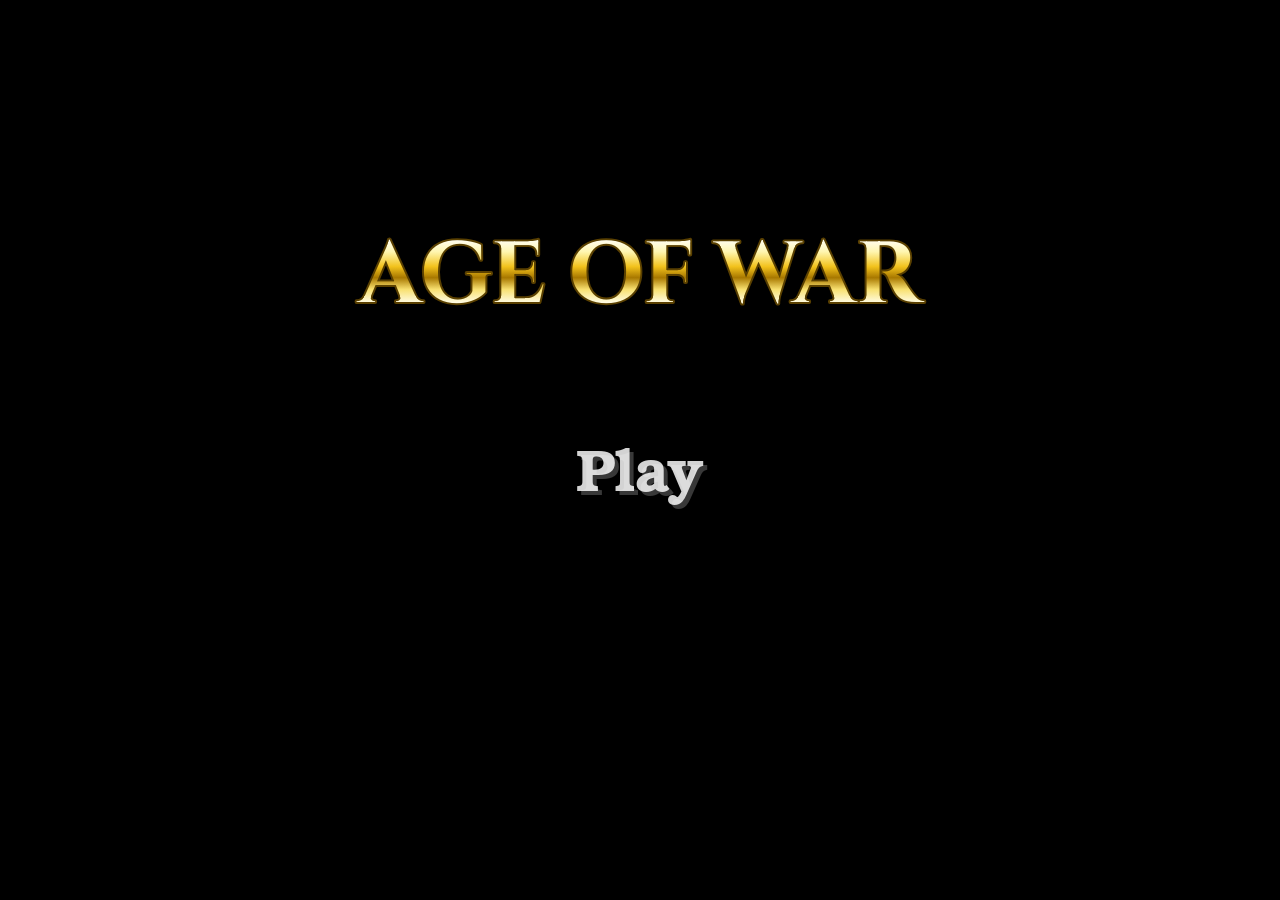
==== commit 9676be57: "Cache unit frames and HUD as bitmaps for smooth play on phones Vector-drawing every unit each frame " ====
--- a/ageofwar/index.html
+++ b/ageofwar/index.html
@@ -39,6 +39,7 @@
 <script src="js/art_turrets.js"></script>
 <script src="js/rig.js"></script>
 <script src="js/art_units.js"></script>
+<script src="js/sprites.js"></script>
 <script src="js/audio.js"></script>
 <script src="js/game.js"></script>
 </body>
